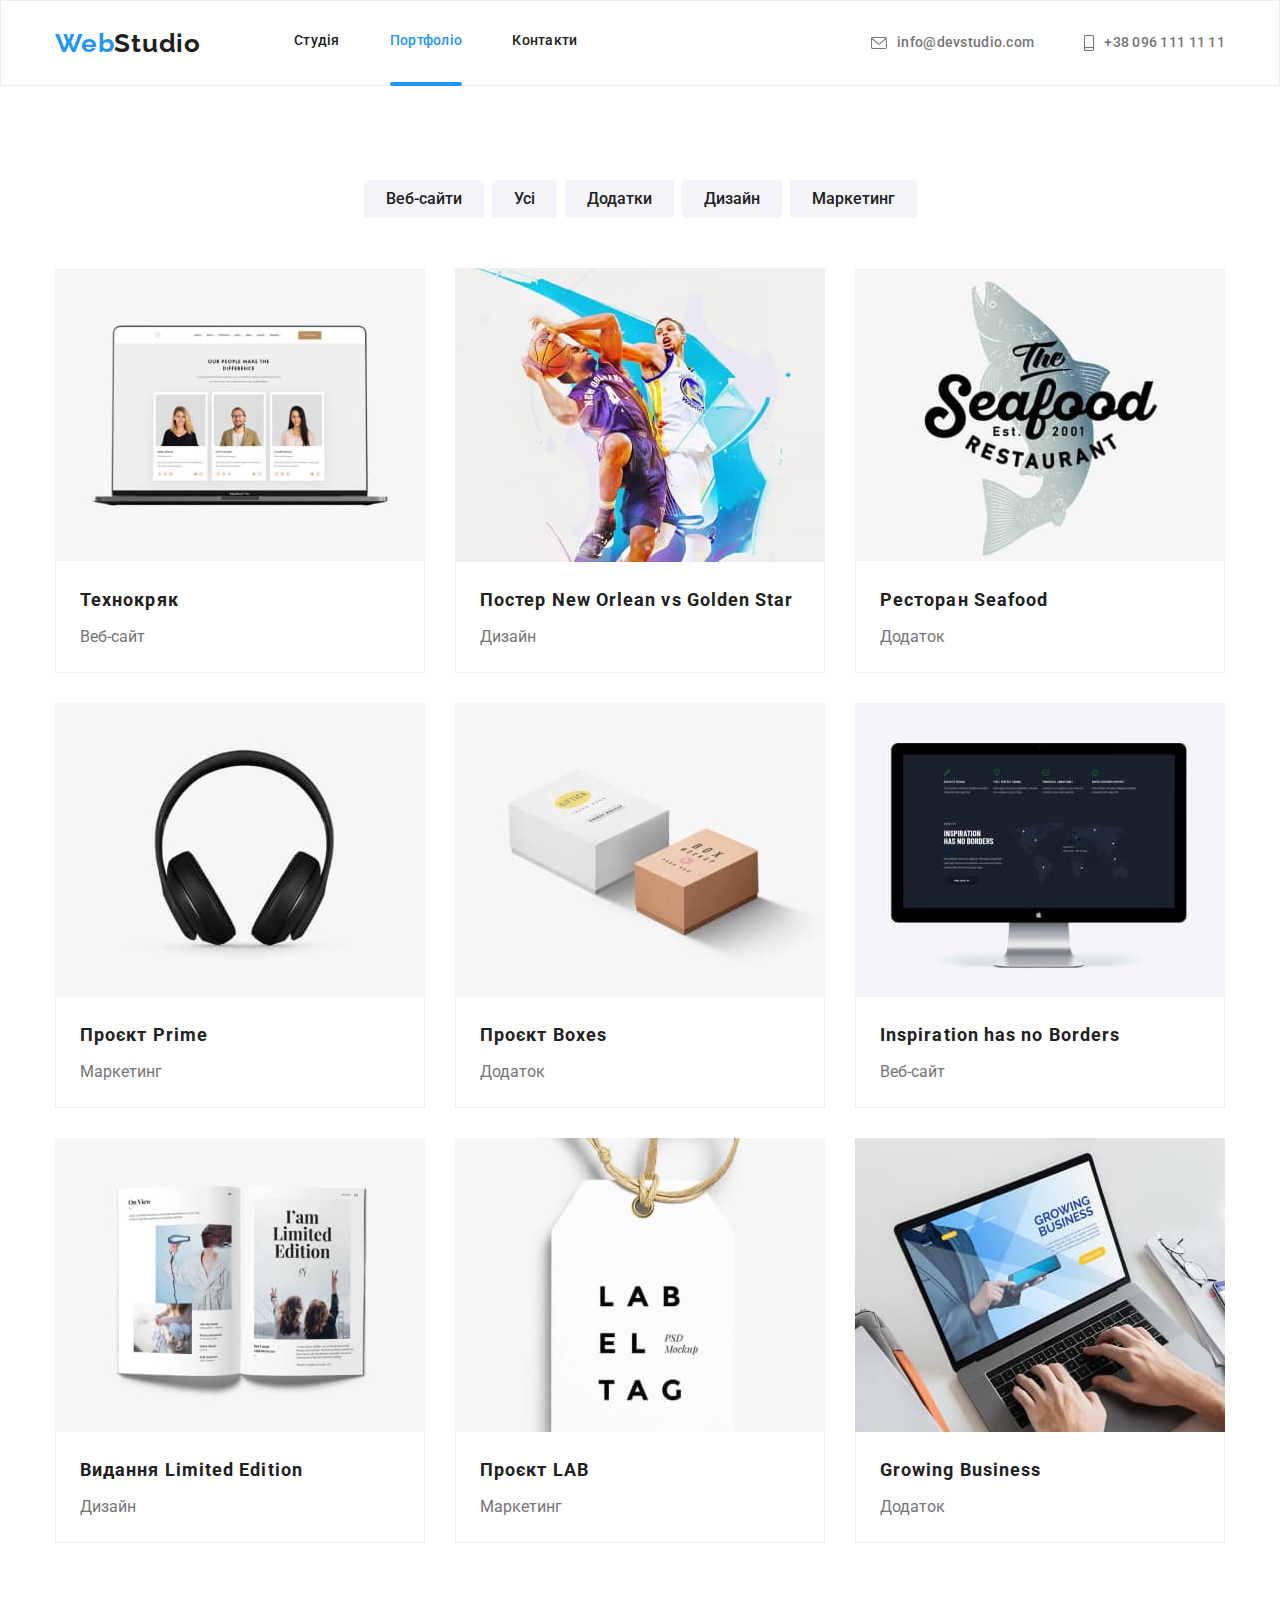
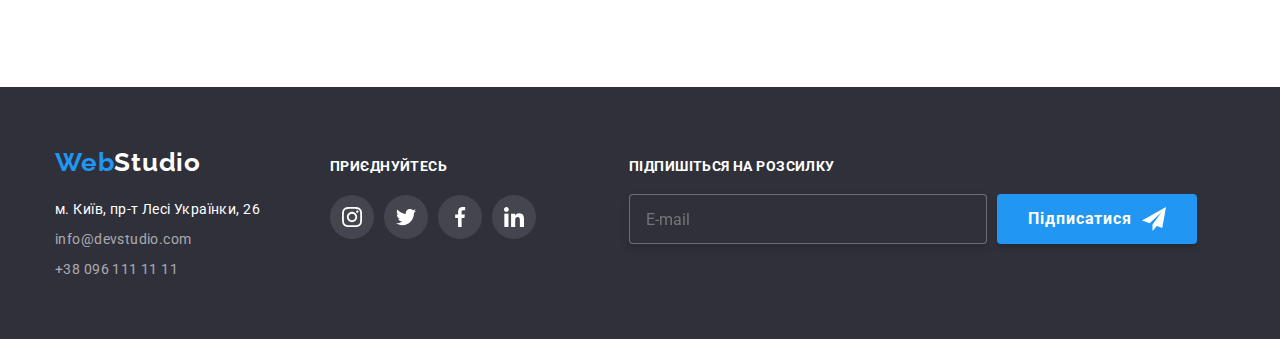
==== portfolio.html @ 8b27b6b5 "clone rep" ====
<!DOCTYPE html>
<html lang="uk">
  <head>
    <meta charset="UTF-8" />
    <meta http-equiv="X-UA-Compatible" content="IE=edge" />
    <meta name="viewport" content="width=device-width, initial-scale=1.0" />
    <link
      rel="stylesheet"
      href="https://cdnjs.cloudflare.com/ajax/libs/modern-normalize/1.0.0/modern-normalize.min.css"
    />
    <link rel="preconnect" href="https://fonts.googleapis.com" />
    <link rel="preconnect" href="https://fonts.gstatic.com" crossorigin />
    <link
      href="https://fonts.googleapis.com/css2?family=Raleway:wght@700&family=Roboto:wght@400;500;700;900&display=swap"
      rel="stylesheet"
    />
    <link rel="stylesheet" href="./css/main.min.css" />
    <title>Портфоліо</title>
  </head>

  <body>
    <header class="page-header">
      <div class="conteiner page-header__conteiner">
        <nav class="logo-nav">
          <a href="./index.html" lang="en" class="logo"
            ><span class="logo__logo--first-words">Web</span>Studio</a
          >

          <ul class="site-nav">
            <li>
              <a href="./index.html" class="site-nav__link">Студія</a>
            </li>
            <li>
              <a href="./portfolio.html" class="site-nav__link site-nav__link--current"
                >Портфоліо</a
              >
            </li>
            <li><a href="" class="site-nav__link">Контакти</a></li>
          </ul>
        </nav>

        <ul class="auth-nav">
          <li>
            <a href="mailto:info@devstudio.com" class="auth-nav__link auth-nav__link--envelope">
              <svg class="mail-icon" height="12" width="16">
                <use href="./images/symbol-defs.svg#icon-envelope"></use>
              </svg>
              info@devstudio.com</a
            >
          </li>
          <li>
            <a href="tel:+380961111111" class="auth-nav__link auth-nav__link--smartphone">
              <svg class="smartphone-icon" height="16" width="10">
                <use href="./images/symbol-defs.svg#icon-smartphone"></use>
              </svg>
              +38 096 111 11 11</a
            >
          </li>
        </ul>
      </div>
    </header>

    <main>
      <section class="section">
        <div class="conteiner page-list__conteiner">
          <h1 class="section-title-hidden">Портфоліо</h1>
          <ul class="page-list">
            <li><button type="button" class="page-list__button">Веб-сайти</button></li>
            <li><button type="button" class="page-list__button">Усі</button></li>
            <li><button type="button" class="page-list__button">Додатки</button></li>
            <li><button type="button" class="page-list__button">Дизайн</button></li>
            <li><button type="button" class="page-list__button">Маркетинг</button></li>
          </ul>

          <ul class="technology">
            <li class="technology__box">
              <a href="#" class="technology__link">
                <div class="technology__overplay-box">
                  <img
                    src="./images/tehno.jpg"
                    alt="Веб сайт у ноутбуці"
                    width="370"
                    height="294"
                    class="technology__img"
                  />
                  <p class="technology__overplay">
                    Ресурс пропонує комплексні пропозиції з різним рівнем функціоналу та сервісів.
                    Все це дозволить відвідувачу отримати вичерпні відомості про компанію чи
                    приватну особу.
                  </p>
                </div>
                <div class="technology__description">
                  <h2 class="technology__section-title">Технокряк</h2>
                  <p class="technology__prg">Веб-сайт</p>
                </div>
              </a>
            </li>

            <li class="technology__box">
              <a href="#" class="technology__link">
                <div class="technology__overplay-box">
                  <img
                    src="./images/neworlean.jpg"
                    alt="Баскетбол"
                    width="370"
                    height="294"
                    class="technology__img"
                  />
                  <p class="technology__overplay">
                    Ресурс пропонує комплексні пропозиції з різним рівнем функціоналу та сервісів.
                    Все це дозволить відвідувачу отримати вичерпні відомості про компанію чи
                    приватну особу.
                  </p>
                </div>
                <div class="technology__description">
                  <h2 class="technology__section-title">
                    Постер <span lang="en">New Orlean vs Golden Star</span>
                  </h2>
                  <p class="technology__prg">Дизайн</p>
                </div>
              </a>
            </li>

            <li class="technology__box">
              <a href="#" class="technology__link">
                <div class="technology__overplay-box">
                  <img
                    src="./images/seafood.jpg"
                    alt="Лого ресторану"
                    width="370"
                    height="294"
                    class="technology__img"
                  />
                  <p class="technology__overplay">
                    Ресурс пропонує комплексні пропозиції з різним рівнем функціоналу та сервісів.
                    Все це дозволить відвідувачу отримати вичерпні відомості про компанію чи
                    приватну особу.
                  </p>
                </div>

                <div class="technology__description">
                  <h2 class="technology__section-title">Ресторан <span lang="en">Seafood</span></h2>
                  <p class="technology__prg">Додаток</p>
                </div>
              </a>
            </li>

            <li class="technology__box">
              <a href="#" class="technology__link">
                <div class="technology__overplay-box">
                  <img
                    src="./images/prime.jpg"
                    alt="Бездротові навушники"
                    width="370"
                    height="294"
                    class="technology__img"
                  />
                  <p class="technology__overplay">
                    Ресурс пропонує комплексні пропозиції з різним рівнем функціоналу та сервісів.
                    Все це дозволить відвідувачу отримати вичерпні відомості про компанію чи
                    приватну особу.
                  </p>
                </div>

                <div class="technology__description">
                  <h2 class="technology__section-title">Проєкт <span lang="en">Prime</span></h2>
                  <p class="technology__prg">Маркетинг</p>
                </div>
              </a>
            </li>

            <li class="technology__box">
              <a href="#" class="technology__link">
                <div class="technology__overplay-box">
                  <img
                    src="./images/boxes.jpg"
                    alt="Коробки"
                    width="370"
                    height="294"
                    class="technology__img"
                  />
                  <p class="technology__overplay">
                    Ресурс пропонує комплексні пропозиції з різним рівнем функціоналу та сервісів.
                    Все це дозволить відвідувачу отримати вичерпні відомості про компанію чи
                    приватну особу.
                  </p>
                </div>

                <div class="technology__description">
                  <h2 class="technology__section-title">Проєкт <span lang="en">Boxes</span></h2>
                  <p class="technology__prg">Додаток</p>
                </div>
              </a>
            </li>

            <li class="technology__box">
              <a href="#" class="technology__link">
                <div class="technology__overplay-box">
                  <img
                    src="./images/borders.jpg"
                    alt="Моноблок"
                    width="370"
                    height="294"
                    class="technology__img"
                  />
                  <p class="technology__overplay">
                    Ресурс пропонує комплексні пропозиції з різним рівнем функціоналу та сервісів.
                    Все це дозволить відвідувачу отримати вичерпні відомості про компанію чи
                    приватну особу.
                  </p>
                </div>

                <div class="technology__description">
                  <h2 class="technology__section-title" lang="en">Inspiration has no Borders</h2>
                  <p class="technology__prg">Веб-сайт</p>
                </div>
              </a>
            </li>

            <li class="technology__box">
              <a href="#" class="technology__link">
                <div class="technology__overplay-box">
                  <img
                    src="./images/limited.jpg"
                    alt="Відкритий журнал"
                    width="370"
                    height="294"
                    class="technology__img"
                  />
                  <p class="technology__overplay">
                    Ресурс пропонує комплексні пропозиції з різним рівнем функціоналу та сервісів.
                    Все це дозволить відвідувачу отримати вичерпні відомості про компанію чи
                    приватну особу.
                  </p>
                </div>

                <div class="technology__description">
                  <h2 class="technology__section-title">
                    Видання <span lang="en">Limited Edition</span>
                  </h2>
                  <p class="technology__prg">Дизайн</p>
                </div>
              </a>
            </li>

            <li class="technology__box">
              <a href="#" class="technology__link">
                <div class="technology__overplay-box">
                  <img
                    src="./images/lab.jpg"
                    alt="Етикетка"
                    width="370"
                    height="294"
                    class="technology__img"
                  />
                  <p class="technology__overplay">
                    Ресурс пропонує комплексні пропозиції з різним рівнем функціоналу та сервісів.
                    Все це дозволить відвідувачу отримати вичерпні відомості про компанію чи
                    приватну особу.
                  </p>
                </div>

                <div class="technology__description">
                  <h2 class="technology__section-title">Проєкт LAB</h2>
                  <p class="technology__prg">Маркетинг</p>
                </div>
              </a>
            </li>

            <li class="technology__box">
              <a href="#" class="technology__link">
                <div class="technology__overplay-box">
                  <img
                    src="./images/business.jpg"
                    alt="Друк на ноутбуці"
                    width="370"
                    height="294"
                    class="technology__img"
                  />
                  <p class="technology__overplay">
                    Ресурс пропонує комплексні пропозиції з різним рівнем функціоналу та сервісів.
                    Все це дозволить відвідувачу отримати вичерпні відомості про компанію чи
                    приватну особу.
                  </p>
                </div>

                <div class="technology__description">
                  <h2 class="technology__section-title" lang="en">Growing Business</h2>
                  <p class="technology__prg">Додаток</p>
                </div>
              </a>
            </li>
          </ul>
        </div>
      </section>
    </main>

    <footer class="page-footer">
      <div class="conteiner page-footer__container">
        <div class="page-footer__contact">
          <div class="footer-logo-box">
            <a href="./index.html" lang="en" class="footer-logo-box__logo"
              ><span class="footer-logo-box__logo-first-words">Web</span>Studio</a
            >
          </div>

          <address class="footer-address">
            <ul>
              <li class="footer-address__item">
                <a
                  class="footer-address__link-place"
                  href="https://goo.gl/maps/CPtrU1FHBa2aNyZL9"
                  target="_blank"
                  rel="noopener noreferrer nofollow"
                  >м. Київ, пр-т Лесі Українки, 26</a
                >
              </li>
              <li class="footer-address__item">
                <a href="mailto:info@devstudio.com" class="footer-addres__link"
                  >info@devstudio.com</a
                >
              </li>
              <li class="footer-address__item">
                <a href="tel:+380961111111" class="footer-addres__link">+38 096 111 11 11</a>
              </li>
            </ul>
          </address>
        </div>

        <div class="footer-social-media">
          <p class="footer-social-media__prg">Приєднуйтесь</p>

          <ul class="footer-social-media__list">
            <li>
              <a href="#" class="footer-social-media__link">
                <svg class="footer-social-media__icon" height="20" width="20">
                  <use href="./images/symbol-defs.svg#icon-instagram"></use>
                </svg>
              </a>
            </li>
            <li>
              <a href="#" class="footer-social-media__link">
                <svg class="footer-social-media__icon" height="20" width="20">
                  <use href="./images/symbol-defs.svg#icon-twitter"></use>
                </svg>
              </a>
            </li>
            <li>
              <a href="#" class="footer-social-media__link">
                <svg class="footer-social-media__icon" height="20" width="20">
                  <use href="./images/symbol-defs.svg#icon-facebook"></use>
                </svg>
              </a>
            </li>
            <li>
              <a href="#" class="footer-social-media__link">
                <svg class="footer-social-media__icon" height="20" width="20">
                  <use href="./images/symbol-defs.svg#icon-linkedin"></use>
                </svg>
              </a>
            </li>
          </ul>
        </div>

        <div class="footer-form-box">
          <form class="footer-form">
            <label for="email" class="footer-form__label">Підпишіться на розсилку</label>
            <div class="footer-form__string-box">
              <input
                class="footer-form__email"
                type="email"
                name="email"
                id="email"
                placeholder="E-mail"
                autocomplete="off"
              />
              <button type="submit" class="footer-form__button">
                Підписатися
                <svg class="footer-form__icon-send" height="24" width="24">
                  <use href="./images/icons.svg#icon-icon-send"></use>
                </svg>
              </button>
            </div>
          </form>
        </div>
      </div>
    </footer>
  </body>
</html>
---- css/main.min.css ----
:root{--black: #212121;--p-color: #757575;--main-white: #ffffff;--blue: #2196f3;--color-a-ftr: rgba(255, 255, 255, 0.6);--bg-batton: #f5f4fa;--color-ftr: #2f303a;--main-bg: #f5f5f5;--not-main-bg: #f5f4fa;--active-btn: #188ce8;--border-header: #ececec;--border-technology-list: #eeeeee;--bg-icon-footer: rgba(255, 255, 255, 0.1);--icon-color: #afb1b8;--overplay-technology: rgba(33, 150, 243, 0.9);--bg-modal: rgba(0, 0, 0, 0.2)}body{background-color:var(--main-white);color:var(--black);font-family:Roboto,sans-serif}ul{list-style:none;padding:0;margin:0}a{text-decoration:none}h1,h2,h3,h4,h5,h6{margin-top:0;margin-bottom:10px}p{color:var(--p-color);margin-top:0;margin-bottom:0}input{outline:none}.conteiner{margin-left:auto;margin-right:auto;width:1200px;padding-left:15px;padding-right:15px}.section{padding-top:94px;padding-bottom:94px;text-align:center}.section-title-hidden{position:absolute;width:1px;height:1px;margin:-1px;border:0;padding:0;clip:rect(0 0 0 0);overflow:hidden}.page-header{background-color:var(--main-white);letter-spacing:.02em;font-weight:500;font-size:14px;line-height:1.14;border:1px solid var(--border-header)}.page-header__conteiner{margin-left:auto;margin-right:auto;width:1200px;padding-left:15px;padding-right:15px;display:-webkit-box;display:-ms-flexbox;display:flex;-webkit-box-align:center;-ms-flex-align:center;align-items:center}.logo-nav{display:-webkit-box;display:-ms-flexbox;display:flex;-webkit-box-align:center;-ms-flex-align:center;align-items:center}.logo{color:var(--black);font-family:Raleway,sans-serif;letter-spacing:.03em;font-weight:700;font-size:26px;line-height:1.19;text-decoration:none}.logo__logo--first-words{color:var(--blue)}.site-nav{display:-webkit-box;display:-ms-flexbox;display:flex;gap:50px;margin-left:93px}.site-nav__link{position:relative;display:block;color:var(--black);padding-top:32px;padding-bottom:32px;-webkit-transition-property:color;-o-transition-property:color;transition-property:color;-webkit-transition-duration:250ms;-o-transition-duration:250ms;transition-duration:250ms;-webkit-transition-timing-function:cubic-bezier(0.4, 0, 0.2, 1);-o-transition-timing-function:cubic-bezier(0.4, 0, 0.2, 1);transition-timing-function:cubic-bezier(0.4, 0, 0.2, 1)}.site-nav__link:hover,.site-nav__link:focus{color:var(--blue)}.site-nav__link--current{color:var(--blue)}.auth-nav{display:-webkit-box;display:-ms-flexbox;display:flex;margin-left:auto;gap:50px}.auth-nav__link{display:block;color:var(--p-color);padding-top:32px;padding-bottom:32px;-webkit-transition-property:color;-o-transition-property:color;transition-property:color;-webkit-transition-duration:250ms;-o-transition-duration:250ms;transition-duration:250ms;-webkit-transition-timing-function:cubic-bezier(0.4, 0, 0.2, 1);-o-transition-timing-function:cubic-bezier(0.4, 0, 0.2, 1);transition-timing-function:cubic-bezier(0.4, 0, 0.2, 1)}.auth-nav__link:hover,.auth-nav__link:focus{color:var(--blue)}.auth-nav__link--envelope{display:-webkit-box;display:-ms-flexbox;display:flex;-webkit-box-align:center;-ms-flex-align:center;align-items:center}.auth-nav__link--smartphone{display:-webkit-box;display:-ms-flexbox;display:flex;-webkit-box-align:center;-ms-flex-align:center;align-items:center}.mail-icon{margin-right:10px;fill:currentColor}.smartphone-icon{margin-right:10px;fill:currentColor}.site-nav__link--current{color:var(--blue)}.site-nav__link--current::after{display:block;position:relative;bottom:-33px;content:"";height:4px;width:100%;background-color:#2196f3;border-radius:2px}.hero{background-color:var(--color-ftr);text-align:center;max-width:1600px;height:600px;margin-left:auto;margin-right:auto;background-image:-webkit-gradient(linear, left top, right top, from(rgba(47, 48, 58, 0.4)), to(rgba(47, 48, 58, 0.4))),url(../images/hero-img.jpg);background-image:-o-linear-gradient(left, rgba(47, 48, 58, 0.4), rgba(47, 48, 58, 0.4)),url(../images/hero-img.jpg);background-image:linear-gradient(to right, rgba(47, 48, 58, 0.4), rgba(47, 48, 58, 0.4)),url(../images/hero-img.jpg);background-repeat:no-repeat;background-position:center;background-size:cover}.hero__section{padding-top:200px;padding-bottom:200px}.hero__title{color:#fff;letter-spacing:.06em;font-weight:900;font-size:44px;line-height:1.36;text-transform:uppercase;width:700px;margin:0 auto 30px}.hero__button{background-color:var(--blue);color:var(--main-white);cursor:pointer;border:inherit;letter-spacing:.06em;font-weight:700;font-size:16px;line-height:1.87;border-radius:4px;padding:10px 32px;-webkit-box-shadow:0px 4px 4px rgba(0,0,0,.15);box-shadow:0px 4px 4px rgba(0,0,0,.15);-webkit-transition-property:background-color;-o-transition-property:background-color;transition-property:background-color;-webkit-transition-duration:250ms;-o-transition-duration:250ms;transition-duration:250ms;-webkit-transition-timing-function:cubic-bezier(0.4, 0, 0.2, 1);-o-transition-timing-function:cubic-bezier(0.4, 0, 0.2, 1);transition-timing-function:cubic-bezier(0.4, 0, 0.2, 1)}.hero__button:hover,.hero__button:focus{background-color:var(--active-btn)}.section-title-hidden{position:absolute;width:1px;height:1px;margin:-1px;border:0;padding:0;clip:rect(0 0 0 0);overflow:hidden}.features{display:-webkit-box;display:-ms-flexbox;display:flex;text-align:left;list-style:none;gap:30px}.features__item{width:270px;display:block}.features__icon-conteiner{display:-webkit-box;display:-ms-flexbox;display:flex;-webkit-box-pack:center;-ms-flex-pack:center;justify-content:center;-webkit-box-align:center;-ms-flex-align:center;align-items:center;height:120px;width:270px;background:var(--bg-batton);border-radius:4px;margin-bottom:30px;padding:0}.features__title{color:var(--black);font-weight:700;font-size:14px;line-height:1.14;letter-spacing:.03em;text-transform:uppercase}.features__prg{color:var(--p-color);font-size:14px;line-height:1.71;letter-spacing:.03em}.section--no-padding{padding-top:0;padding-bottom:94px}.examples__title{color:var(--black);margin-top:0;margin-bottom:50px;font-weight:700;font-size:36px;line-height:1.16;letter-spacing:.03em;text-align:center}.examples__list{display:-webkit-box;display:-ms-flexbox;display:flex;gap:30px}.examples__item{position:relative}.examples__img{display:block}.examples__prg{font-weight:700;font-size:14px;line-height:1.1428571429;letter-spacing:.03em;text-align:center;text-transform:uppercase;color:var(--main-white);background-color:rgba(47,48,58,.8);padding-top:27px;padding-bottom:27px;position:absolute;bottom:0;width:100%}.section--team{background-color:var(--bg-batton)}.team__title{color:var(--black);margin-top:0;margin-bottom:50px;font-weight:700;font-size:36px;line-height:1.16;letter-spacing:.03em;text-align:center}.team__list{display:-webkit-box;display:-ms-flexbox;display:flex;gap:30px}.human{-webkit-box-shadow:0px 1px 3px rgba(0,0,0,.12),0px 1px 1px rgba(0,0,0,.14),0px 2px 1px rgba(0,0,0,.2);box-shadow:0px 1px 3px rgba(0,0,0,.12),0px 1px 1px rgba(0,0,0,.14),0px 2px 1px rgba(0,0,0,.2);border-radius:0px 0px 4px 4px}.human__img{display:block}.human__bgr{background-color:var(--main-white);border-radius:0px 0px 4px 4px;padding:30px}.human__title{font-weight:500;font-size:16px;line-height:1.18;letter-spacing:.03em;margin-bottom:10px}.human__prg{font-size:16px;line-height:1.18;letter-spacing:.03em;margin-bottom:16px}.human-social-networks{display:-webkit-box;display:-ms-flexbox;display:flex;gap:10px;padding:0;margin:0;-webkit-box-pack:center;-ms-flex-pack:center;justify-content:center;-webkit-box-align:center;-ms-flex-align:center;align-items:center}.human-social-networks__link{display:-webkit-box;display:-ms-flexbox;display:flex;-ms-flex-line-pack:center;align-content:center;-webkit-box-pack:center;-ms-flex-pack:center;justify-content:center;height:44px;width:44px;-webkit-box-align:center;-ms-flex-align:center;align-items:center;padding:0;color:var(--icon-color);border-radius:50%;-webkit-transition-property:background-color,color;-o-transition-property:background-color,color;transition-property:background-color,color;-webkit-transition-duration:250ms;-o-transition-duration:250ms;transition-duration:250ms;-webkit-transition-timing-function:cubic-bezier(0.4, 0, 0.2, 1);-o-transition-timing-function:cubic-bezier(0.4, 0, 0.2, 1);transition-timing-function:cubic-bezier(0.4, 0, 0.2, 1)}.human-social-networks__link:hover,.human-social-networks__link:focus{background-color:var(--blue);color:var(--main-white)}.human-social-networks__icon{fill:currentColor}.company__title{font-weight:700;font-size:36px;line-height:1.16;letter-spacing:.03em;margin-bottom:50px}.company__list{display:-webkit-box;display:-ms-flexbox;display:flex;-webkit-box-pack:center;-ms-flex-pack:center;justify-content:center;gap:30px}.company__item{display:-webkit-box;display:-ms-flexbox;display:flex;width:170px;height:92px}.company__link{display:-webkit-box;display:-ms-flexbox;display:flex;-webkit-box-pack:center;-ms-flex-pack:center;justify-content:center;-webkit-box-align:center;-ms-flex-align:center;align-items:center;width:100%;height:100%;border:1px solid var(--icon-color);border-radius:4px;color:var(--icon-color);-webkit-transition-property:border-color,color;-o-transition-property:border-color,color;transition-property:border-color,color;-webkit-transition-duration:250ms;-o-transition-duration:250ms;transition-duration:250ms;-webkit-transition-timing-function:cubic-bezier(0.4, 0, 0.2, 1);-o-transition-timing-function:cubic-bezier(0.4, 0, 0.2, 1);transition-timing-function:cubic-bezier(0.4, 0, 0.2, 1)}.company__link:hover,.company__link:focus{color:var(--blue);border-color:var(--blue)}.company__icon{fill:currentColor}.page-footer{background-color:var(--color-ftr);padding-top:60px;padding-bottom:60px}.page-footer__container{display:-webkit-box;display:-ms-flexbox;display:flex;-webkit-box-align:baseline;-ms-flex-align:baseline;align-items:baseline}.page-footer__contact{display:block}.footer-logo-box{margin-bottom:20px}.footer-logo-box__logo{color:var(--main-white);font-family:Raleway,sans-serif;letter-spacing:.03em;font-weight:700;font-size:26px;line-height:1.19;text-decoration:none}.footer-logo-box__logo-first-words{color:var(--blue)}.footer-address{font-size:14px;line-height:1.71;font-style:normal;text-decoration:none}.footer-address__item{display:block;height:21px}.footer-address__item+.footer-address__item{margin-top:9px}.footer-address__link-place{color:var(--main-white);letter-spacing:.03em;text-decoration:none;-webkit-transition-property:color;-o-transition-property:color;transition-property:color;-webkit-transition-duration:250ms;-o-transition-duration:250ms;transition-duration:250ms;-webkit-transition-timing-function:cubic-bezier(0.4, 0, 0.2, 1);-o-transition-timing-function:cubic-bezier(0.4, 0, 0.2, 1);transition-timing-function:cubic-bezier(0.4, 0, 0.2, 1)}.footer-address__link-place:hover,.footer-address__link-place:focus{color:var(--blue)}.footer-addres__link{color:var(--color-a-ftr);letter-spacing:.03em;-webkit-transition-property:color;-o-transition-property:color;transition-property:color;-webkit-transition-duration:250ms;-o-transition-duration:250ms;transition-duration:250ms;-webkit-transition-timing-function:cubic-bezier(0.4, 0, 0.2, 1);-o-transition-timing-function:cubic-bezier(0.4, 0, 0.2, 1);transition-timing-function:cubic-bezier(0.4, 0, 0.2, 1)}.footer-addres__link:hover,.footer-addres__link:focus{color:var(--blue)}.footer-social-media{display:block;margin-left:70px}.footer-social-media__prg{color:var(--main-white);font-weight:700;font-size:14px;line-height:1.14;letter-spacing:.03em;text-transform:uppercase;margin-bottom:20px}.footer-social-media__list{display:-webkit-box;display:-ms-flexbox;display:flex;gap:10px}.footer-social-media__link{display:-webkit-box;display:-ms-flexbox;display:flex;-webkit-box-pack:center;-ms-flex-pack:center;justify-content:center;-webkit-box-align:center;-ms-flex-align:center;align-items:center;gap:10px;height:44px;width:44px;border-radius:50%;background-color:var(--bg-icon-footer);-webkit-transition-property:background-color;-o-transition-property:background-color;transition-property:background-color;-webkit-transition-duration:250ms;-o-transition-duration:250ms;transition-duration:250ms;-webkit-transition-timing-function:cubic-bezier(0.4, 0, 0.2, 1);-o-transition-timing-function:cubic-bezier(0.4, 0, 0.2, 1);transition-timing-function:cubic-bezier(0.4, 0, 0.2, 1)}.footer-social-media__link:hover,.footer-social-media__link:focus{background-color:var(--blue)}.footer-social-media__icon{fill:var(--main-white)}.footer-form-box{display:block;margin-left:93px}.footer-form{display:block;gap:12px}.footer-form__label{font-weight:700;font-size:14px;line-height:1.1428571429;letter-spacing:.03em;text-transform:uppercase;color:var(--main-white);display:block;margin-bottom:20px}.footer-form__string-box{display:-webkit-box;display:-ms-flexbox;display:flex;gap:10px}.footer-form__email{width:358px;height:50px;color:var(--color-a-ftr);background-color:var(--color-ftr);border:1px solid rgba(255,255,255,.3);-webkit-filter:drop-shadow(0px 4px 4px rgba(0, 0, 0, 0.15));filter:drop-shadow(0px 4px 4px rgba(0, 0, 0, 0.15));border-radius:4px;padding:15px 16px;outline:none}.footer-form__button{color:var(--main-white);font-weight:700;font-size:16px;line-height:1.875;width:200px;height:50px;background-color:var(--blue);-webkit-box-shadow:0px 4px 4px rgba(0,0,0,.15);box-shadow:0px 4px 4px rgba(0,0,0,.15);border:inherit;border-radius:4px;display:-webkit-box;display:-ms-flexbox;display:flex;-webkit-box-align:center;-ms-flex-align:center;align-items:center;-webkit-box-pack:center;-ms-flex-pack:center;justify-content:center;letter-spacing:.06em;gap:10px;cursor:pointer;-webkit-transition-property:background-color;-o-transition-property:background-color;transition-property:background-color;-webkit-transition-duration:250ms;-o-transition-duration:250ms;transition-duration:250ms;-webkit-transition-timing-function:cubic-bezier(0.4, 0, 0.2, 1);-o-transition-timing-function:cubic-bezier(0.4, 0, 0.2, 1);transition-timing-function:cubic-bezier(0.4, 0, 0.2, 1)}.footer-form__button:hover,.footer-form__button:focus{background-color:var(--active-btn)}.footer-form__icon-send{fill:currentColor}.backdrop{position:fixed;top:0;left:0;width:100%;height:100%;background:var(--bg-modal);opacity:1;-webkit-transition:opacity 250ms cubic-bezier(0.4, 0, 0.2, 1),visibility 250ms cubic-bezier(0.4, 0, 0.2, 1);-o-transition:opacity 250ms cubic-bezier(0.4, 0, 0.2, 1),visibility 250ms cubic-bezier(0.4, 0, 0.2, 1);transition:opacity 250ms cubic-bezier(0.4, 0, 0.2, 1),visibility 250ms cubic-bezier(0.4, 0, 0.2, 1)}.backdrop.is-hidden{visibility:hidden;opacity:0;pointer-events:none}.modal{position:absolute;top:50%;left:50%;-webkit-transform:translate(-50%, -50%);-ms-transform:translate(-50%, -50%);transform:translate(-50%, -50%);width:528px;height:581px;padding:40px;background-color:var(--main-white);-webkit-box-shadow:0px 1px 3px rgba(0,0,0,.12),0px 1px 1px rgba(0,0,0,.14),0px 2px 1px rgba(0,0,0,.2);box-shadow:0px 1px 3px rgba(0,0,0,.12),0px 1px 1px rgba(0,0,0,.14),0px 2px 1px rgba(0,0,0,.2);border-radius:4px}.modal__exit-box{position:absolute;top:8px;right:8px;width:30px;height:30px;display:-webkit-box;display:-ms-flexbox;display:flex;-webkit-box-align:center;-ms-flex-align:center;align-items:center;-webkit-box-pack:center;-ms-flex-pack:center;justify-content:center;border:1px solid rgba(0,0,0,.1);border-radius:50%;background-color:var(--main-white);cursor:pointer;-webkit-transition:color 250ms cubic-bezier(0.4, 0, 0.2, 1);-o-transition:color 250ms cubic-bezier(0.4, 0, 0.2, 1);transition:color 250ms cubic-bezier(0.4, 0, 0.2, 1)}.modal__exit-box:hover,.modal__exit-box:focus{color:var(--blue)}.modal__exit-icon{fill:currentColor;-webkit-transition:fill 250ms cubic-bezier(0.4, 0, 0.2, 1);-o-transition:fill 250ms cubic-bezier(0.4, 0, 0.2, 1);transition:fill 250ms cubic-bezier(0.4, 0, 0.2, 1)}.modal__title{font-weight:700;font-size:20px;line-height:1.15;text-align:center;letter-spacing:.03em;color:var(--black);margin-bottom:12px}.modal__label{display:-webkit-box;display:-ms-flexbox;display:flex;-webkit-box-orient:vertical;-webkit-box-direction:normal;-ms-flex-direction:column;flex-direction:column;font-size:12px;line-height:1.1666666667;letter-spacing:.01em;margin-bottom:10px;color:var(--p-color)}.modal__input-box{position:relative;width:100%;margin-top:4px}.modal__input{height:40px;width:100%;border:1px solid rgba(33,33,33,.2);border-radius:4px;font-size:12px;line-height:1.1666666667;letter-spacing:.01em;padding:12px 42px;-webkit-transition:border-color 250ms cubic-bezier(0.4, 0, 0.2, 1);-o-transition:border-color 250ms cubic-bezier(0.4, 0, 0.2, 1);transition:border-color 250ms cubic-bezier(0.4, 0, 0.2, 1)}.modal__input:focus{border-color:var(--blue)}.modal__input-icon{position:absolute;left:12px;top:50%;-webkit-transform:translateY(-50%);-ms-transform:translateY(-50%);transform:translateY(-50%);-webkit-transition:fill 250ms cubic-bezier(0.4, 0, 0.2, 1);-o-transition:fill 250ms cubic-bezier(0.4, 0, 0.2, 1);transition:fill 250ms cubic-bezier(0.4, 0, 0.2, 1)}.modal__input:focus+.modal__input-icon{fill:var(--blue)}.modal__feedback{height:120px;padding:12px 16px;resize:none;outline:none;margin-top:4px;border:1px solid rgba(33,33,33,.2);border-radius:4px;font-size:12px;line-height:1.1666666667;letter-spacing:.01em;-webkit-transition:border-color 250ms cubic-bezier(0.4, 0, 0.2, 1);-o-transition:border-color 250ms cubic-bezier(0.4, 0, 0.2, 1);transition:border-color 250ms cubic-bezier(0.4, 0, 0.2, 1)}.modal__feedback:focus{border-color:var(--blue)}.modal__checkbox-label{display:block;margin-top:20px;font-size:14px;line-height:2;letter-spacing:.03em}.modal__checkbox-input-box{display:-webkit-box;display:-ms-flexbox;display:flex;-webkit-box-pack:center;-ms-flex-pack:center;justify-content:center;-webkit-box-align:center;-ms-flex-align:center;align-items:center}.modal__checkbox-input{position:absolute;appearance:none;-webkit-appearance:none;-moz-appearance:none}.modal__checkbox-icon{margin-right:7px;display:inline-block;border:2px solid var(--black);border-radius:2px;-webkit-transition:background-color 250ms cubic-bezier(0.4, 0, 0.2, 1),border 250ms cubic-bezier(0.4, 0, 0.2, 1);-o-transition:background-color 250ms cubic-bezier(0.4, 0, 0.2, 1),border 250ms cubic-bezier(0.4, 0, 0.2, 1);transition:background-color 250ms cubic-bezier(0.4, 0, 0.2, 1),border 250ms cubic-bezier(0.4, 0, 0.2, 1)}.modal__checkbox-input:checked+.modal__checkbox-icon{border:none;background-color:var(--blue)}.modal__checkbox-link{color:var(--blue);font-size:14px;line-height:2;letter-spacing:.03em;margin-left:4px}.modal__submit-button-modal{color:var(--main-white);font-weight:700;font-size:16px;line-height:1.875;width:200px;height:50px;background-color:var(--blue);-webkit-box-shadow:0px 4px 4px rgba(0,0,0,.15);box-shadow:0px 4px 4px rgba(0,0,0,.15);border:inherit;border-radius:4px;display:-webkit-box;display:-ms-flexbox;display:flex;-webkit-box-align:center;-ms-flex-align:center;align-items:center;-webkit-box-pack:center;-ms-flex-pack:center;justify-content:center;letter-spacing:.06em;gap:10px;margin-top:30px;margin-left:auto;margin-right:auto;cursor:pointer;-webkit-transition:background-color 250ms cubic-bezier(0.4, 0, 0.2, 1);-o-transition:background-color 250ms cubic-bezier(0.4, 0, 0.2, 1);transition:background-color 250ms cubic-bezier(0.4, 0, 0.2, 1)}.modal__submit-button-modal:hover,.modal__submit-button-modal:focus{background-color:var(--active-btn)}.page-list__conteiner{padding-bottom:50px}.page-list{display:-webkit-box;display:-ms-flexbox;display:flex;-webkit-box-pack:center;-ms-flex-pack:center;justify-content:center;margin-bottom:50px;gap:8px}.page-list__button{color:var(--black);background-color:var(--bg-batton);font-weight:500;font-size:16px;line-height:1.62;font-family:inherit;border:inherit;border-radius:4px;padding:6px 22px;-webkit-box-shadow:none;box-shadow:none;-webkit-transition-property:background-color,color,-webkit-box-shadow;transition-property:background-color,color,-webkit-box-shadow;-o-transition-property:background-color,color,box-shadow;transition-property:background-color,color,box-shadow;transition-property:background-color,color,box-shadow,-webkit-box-shadow;-webkit-transition-duration:250ms;-o-transition-duration:250ms;transition-duration:250ms;-webkit-transition-timing-function:cubic-bezier(0.4, 0, 0.2, 1);-o-transition-timing-function:cubic-bezier(0.4, 0, 0.2, 1);transition-timing-function:cubic-bezier(0.4, 0, 0.2, 1)}.page-list__button:hover,.page-list__button:focus{background-color:var(--blue);color:var(--main-white);-webkit-box-shadow:0px 3px 1px rgba(0,0,0,.1),0px 1px 2px rgba(0,0,0,.08),0px 2px 2px rgba(0,0,0,.12);box-shadow:0px 3px 1px rgba(0,0,0,.1),0px 1px 2px rgba(0,0,0,.08),0px 2px 2px rgba(0,0,0,.12)}.technology{display:-webkit-box;display:-ms-flexbox;display:flex;-ms-flex-wrap:wrap;flex-wrap:wrap;text-align:left;gap:30px}.technology__box{width:370px}.technology__link{display:block;text-decoration:none;-webkit-transition-property:-webkit-box-shadow;transition-property:-webkit-box-shadow;-o-transition-property:box-shadow;transition-property:box-shadow;transition-property:box-shadow, -webkit-box-shadow;-webkit-transition-duration:250ms;-o-transition-duration:250ms;transition-duration:250ms;-webkit-transition-timing-function:cubic-bezier(0.4, 0, 0.2, 1);-o-transition-timing-function:cubic-bezier(0.4, 0, 0.2, 1);transition-timing-function:cubic-bezier(0.4, 0, 0.2, 1)}.technology__link:hover,.technology__link:focus{-webkit-box-shadow:0px 1px 1px rgba(0,0,0,.12),0px 4px 4px rgba(0,0,0,.06),1px 4px 6px rgba(0,0,0,.16);box-shadow:0px 1px 1px rgba(0,0,0,.12),0px 4px 4px rgba(0,0,0,.06),1px 4px 6px rgba(0,0,0,.16)}.technology__overplay-box{position:relative;overflow:hidden}.technology__img{display:block}.technology__overplay{font-weight:400;font-size:18px;line-height:28px;letter-spacing:.03em;color:var(--main-white);padding:63px 24px;position:absolute;top:1px;left:0;width:100%;height:100%;background-color:var(--overplay-technology);-webkit-transform:translatey(100%);-ms-transform:translatey(100%);transform:translatey(100%);-webkit-transition:-webkit-transform 250ms cubic-bezier(0.4, 0, 0.2, 1);transition:-webkit-transform 250ms cubic-bezier(0.4, 0, 0.2, 1);-o-transition:transform 250ms cubic-bezier(0.4, 0, 0.2, 1);transition:transform 250ms cubic-bezier(0.4, 0, 0.2, 1);transition:transform 250ms cubic-bezier(0.4, 0, 0.2, 1), -webkit-transform 250ms cubic-bezier(0.4, 0, 0.2, 1)}.technology__link:hover .technology__overplay,.technology__link:focus .technology__overplay{-webkit-transform:translatex(0);-ms-transform:translatex(0);transform:translatex(0)}.technology__description{border:1px solid #eee;border-top:hidden;padding-left:24px;padding-right:24px}.technology__section-title{color:var(--black);margin-top:0;margin-bottom:50px;font-weight:700;font-size:18px;line-height:2;letter-spacing:.06em;padding-top:20px;padding-bottom:4px;margin:0}.technology__prg{font-weight:400;font-size:16px;line-height:1.88;padding-bottom:20px}/*# sourceMappingURL=main.min.css.map */
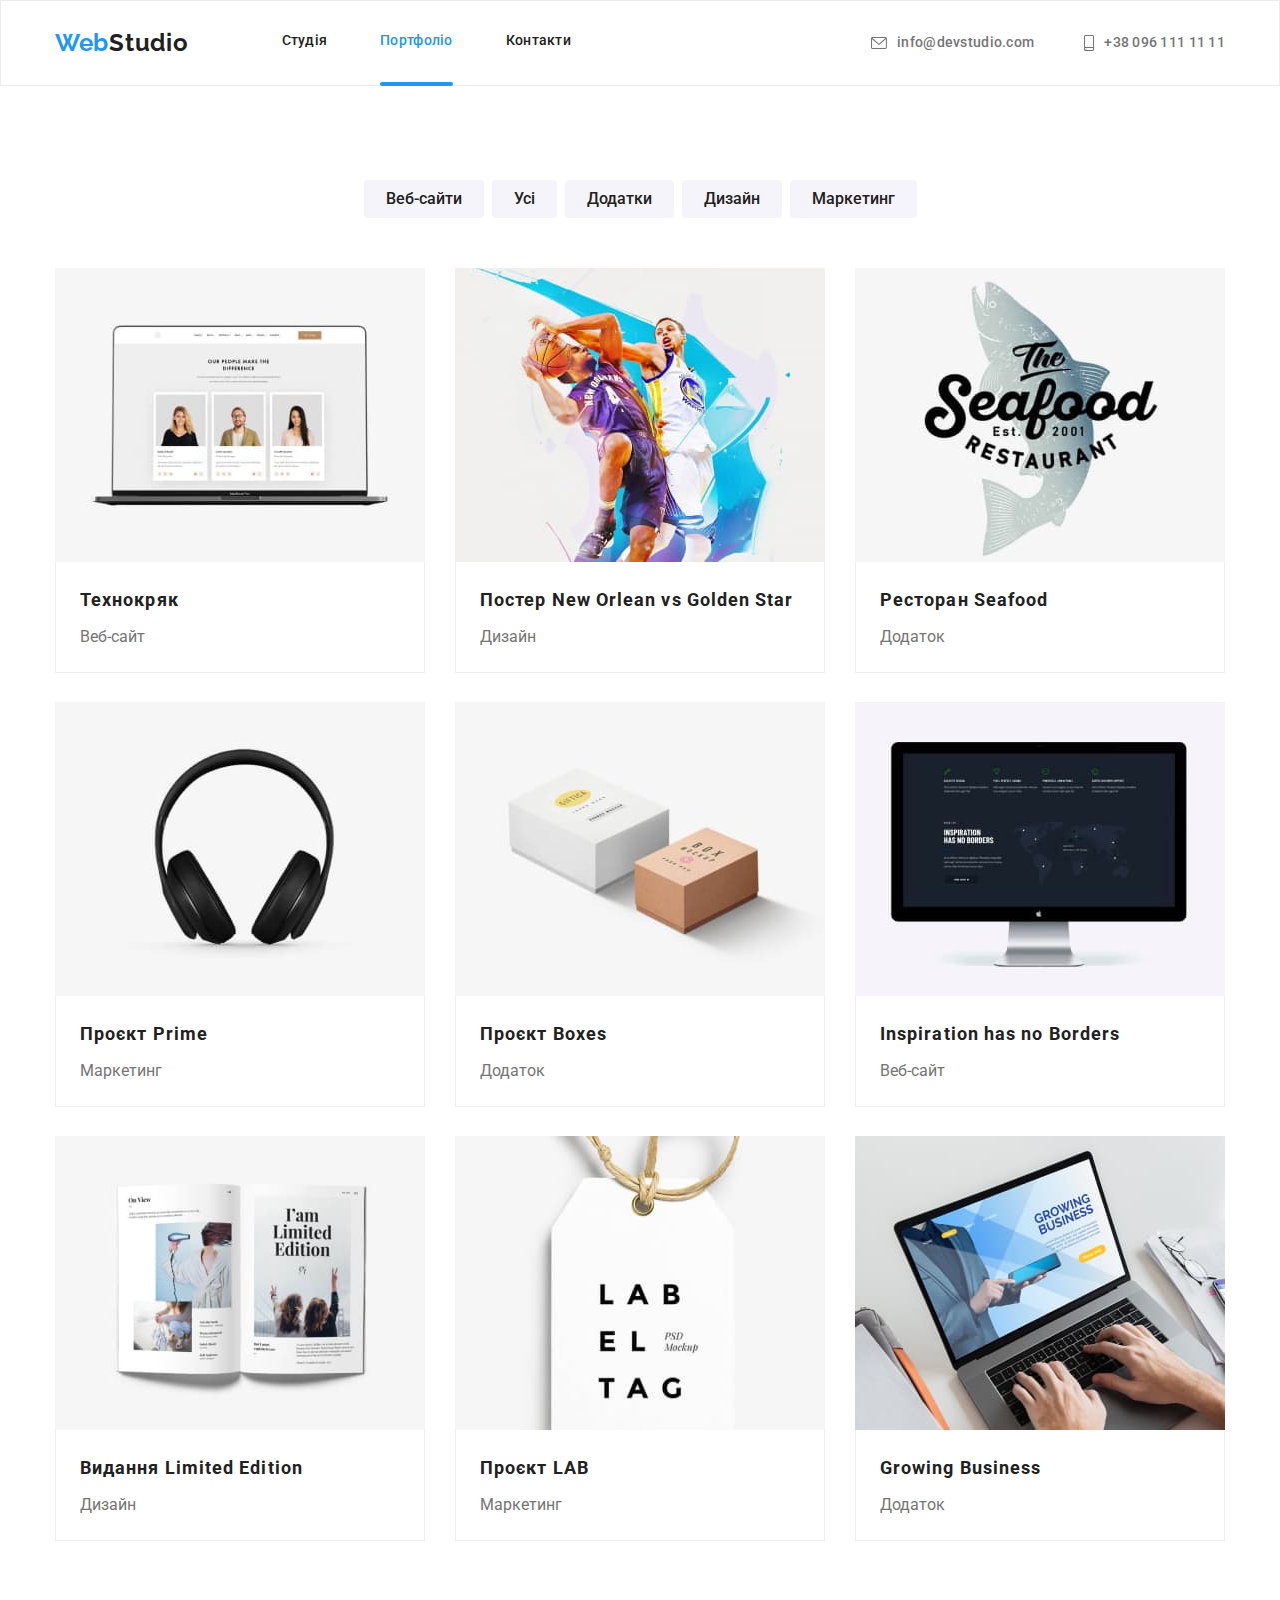
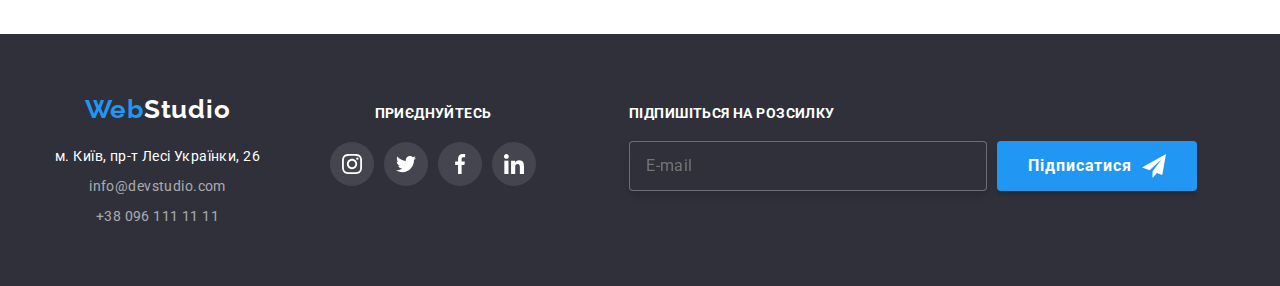
==== commit 2946dda0: "complited" ====
--- a/portfolio.html
+++ b/portfolio.html
@@ -4,6 +4,7 @@
     <meta charset="UTF-8" />
     <meta http-equiv="X-UA-Compatible" content="IE=edge" />
     <meta name="viewport" content="width=device-width, initial-scale=1.0" />
+    <title>Портфоліо</title>
     <link
       rel="stylesheet"
       href="https://cdnjs.cloudflare.com/ajax/libs/modern-normalize/1.0.0/modern-normalize.min.css"
@@ -15,16 +16,81 @@
       rel="stylesheet"
     />
     <link rel="stylesheet" href="./css/main.min.css" />
-    <title>Портфоліо</title>
   </head>
 
   <body>
     <header class="page-header">
       <div class="conteiner page-header__conteiner">
         <nav class="logo-nav">
-          <a href="./index.html" lang="en" class="logo"
-            ><span class="logo__logo--first-words">Web</span>Studio</a
-          >
+          <div class="logo-nav__mobile">
+            <a href="./index.html" lang="en" class="logo"
+              ><span class="logo__logo--first-words">Web</span>Studio</a
+            >
+
+            <button
+              class="menu-toggle js-open-menu"
+              aria-expanded="false"
+              aria-controls="mobile-menu"
+            >
+              <svg
+                width="40"
+                height="40"
+                fill="currentColor"
+                viewBox="0 0 20 20"
+                xmlns="http://www.w3.org/2000/svg"
+              >
+                <use class="icon-menu" href="./images/symbol-defs.svg#icon-menu"></use>
+              </svg>
+            </button>
+          </div>
+
+          <div class="menu-container js-menu-container" id="mobile-menu">
+            <button class="menu-toggle js-close-menu">
+              <svg
+                fill="currentColor"
+                viewBox="0 0 20 20"
+                xmlns="http://www.w3.org/2000/svg"
+                width="40"
+                height="40"
+              >
+                <use class="icon-cross" href="./images/symbol-defs.svg#icon-close"></use>
+              </svg>
+            </button>
+
+            <ul class="mobile-menu">
+              <li><a href="./index.html" class="link">Студія</a></li>
+              <li><a href="./portfolio.html" class="link">Портфоліо</a></li>
+              <li><a href="" class="link">Контакти</a></li>
+            </ul>
+
+            <div class="mobile-container">
+              <ul class="mobile-contacts">
+                <li class="item">
+                  <a href="mailto:info@devstudio.com" class="mobile-contacts__mail">
+                    info@devstudio.com</a
+                  >
+                </li>
+                <li class="item">
+                  <a href="tel:+380961111111" class="mobile-contacts__tel"> +38 096 111 11 11</a>
+                </li>
+              </ul>
+
+              <ul class="mobile-social">
+                <li class="mobile-social__item">
+                  <a href="" class="mobile-social__link">Instagram</a>
+                </li>
+                <li class="mobile-social__item">
+                  <a href="" class="mobile-social__link">Twitter</a>
+                </li>
+                <li class="mobile-social__item">
+                  <a href="" class="mobile-social__link">Facebook</a>
+                </li>
+                <li class="mobile-social__item">
+                  <a href="" class="mobile-social__link">LinkedIn</a>
+                </li>
+              </ul>
+            </div>
+          </div>
 
           <ul class="site-nav">
             <li>
@@ -65,11 +131,21 @@
         <div class="conteiner page-list__conteiner">
           <h1 class="section-title-hidden">Портфоліо</h1>
           <ul class="page-list">
-            <li><button type="button" class="page-list__button">Веб-сайти</button></li>
-            <li><button type="button" class="page-list__button">Усі</button></li>
-            <li><button type="button" class="page-list__button">Додатки</button></li>
-            <li><button type="button" class="page-list__button">Дизайн</button></li>
-            <li><button type="button" class="page-list__button">Маркетинг</button></li>
+            <li class="page-list__item">
+              <button type="button" class="page-list__button">Веб-сайти</button>
+            </li>
+            <li class="page-list__item">
+              <button type="button" class="page-list__button">Усі</button>
+            </li>
+            <li class="page-list__item">
+              <button type="button" class="page-list__button">Додатки</button>
+            </li>
+            <li class="page-list__item">
+              <button type="button" class="page-list__button">Дизайн</button>
+            </li>
+            <li class="page-list__item">
+              <button type="button" class="page-list__button">Маркетинг</button>
+            </li>
           </ul>
 
           <ul class="technology">
@@ -77,10 +153,11 @@
               <a href="#" class="technology__link">
                 <div class="technology__overplay-box">
                   <img
-                    src="./images/tehno.jpg"
+                    srcset="./images/prtf-1.jpg 1x, ./images/prtf-1@2x.jpg 2x"
+                    src="./images/prtf-1.jpg"
                     alt="Веб сайт у ноутбуці"
-                    width="370"
-                    height="294"
+                    width="100%"
+                    height="100%"
                     class="technology__img"
                   />
                   <p class="technology__overplay">
@@ -100,10 +177,11 @@
               <a href="#" class="technology__link">
                 <div class="technology__overplay-box">
                   <img
-                    src="./images/neworlean.jpg"
+                    srcset="./images/prtf-2.jpg 1x, ./images/prtf-2@2x.jpg 2x"
+                    src="./images/prtf-2.jpg"
                     alt="Баскетбол"
-                    width="370"
-                    height="294"
+                    width="100%"
+                    height="100%"
                     class="technology__img"
                   />
                   <p class="technology__overplay">
@@ -125,10 +203,11 @@
               <a href="#" class="technology__link">
                 <div class="technology__overplay-box">
                   <img
-                    src="./images/seafood.jpg"
+                    srcset="./images/prtf-3.jpg 1x, ./images/prtf-3@2x.jpg 2x"
+                    src="./images/prtf-3.jpg"
                     alt="Лого ресторану"
-                    width="370"
-                    height="294"
+                    width="100%"
+                    height="100%"
                     class="technology__img"
                   />
                   <p class="technology__overplay">
@@ -149,10 +228,11 @@
               <a href="#" class="technology__link">
                 <div class="technology__overplay-box">
                   <img
-                    src="./images/prime.jpg"
+                    srcset="./images/prtf-4.jpg 1x, ./images/prtf-4@2x.jpg 2x"
+                    src="./images/prtf-4.jpg"
                     alt="Бездротові навушники"
-                    width="370"
-                    height="294"
+                    width="100%"
+                    height="100%"
                     class="technology__img"
                   />
                   <p class="technology__overplay">
@@ -173,10 +253,11 @@
               <a href="#" class="technology__link">
                 <div class="technology__overplay-box">
                   <img
-                    src="./images/boxes.jpg"
+                    srcset="./images/prtf-5.jpg 1x, ./images/prtf-5@2x.jpg 2x"
+                    src="./images/prtf-5.jpg"
                     alt="Коробки"
-                    width="370"
-                    height="294"
+                    width="100%"
+                    height="100%"
                     class="technology__img"
                   />
                   <p class="technology__overplay">
@@ -197,10 +278,11 @@
               <a href="#" class="technology__link">
                 <div class="technology__overplay-box">
                   <img
-                    src="./images/borders.jpg"
+                    srcset="./images/prtf-6.jpg 1x, ./images/prtf-6@2x.jpg 2x"
+                    src="./images/prtf-6.jpg"
                     alt="Моноблок"
-                    width="370"
-                    height="294"
+                    width="100%"
+                    height="100%"
                     class="technology__img"
                   />
                   <p class="technology__overplay">
@@ -221,10 +303,11 @@
               <a href="#" class="technology__link">
                 <div class="technology__overplay-box">
                   <img
-                    src="./images/limited.jpg"
+                    srcset="./images/prtf-7.jpg 1x, ./images/prtf-7@2x.jpg 2x"
+                    src="./images/prtf-7.jpg"
                     alt="Відкритий журнал"
-                    width="370"
-                    height="294"
+                    width="100%"
+                    height="100%"
                     class="technology__img"
                   />
                   <p class="technology__overplay">
@@ -247,10 +330,11 @@
               <a href="#" class="technology__link">
                 <div class="technology__overplay-box">
                   <img
-                    src="./images/lab.jpg"
+                    srcset="./images/prtf-8.jpg 1x, ./images/prtf-8@2x.jpg 2x"
+                    src="./images/prtf-8.jpg"
                     alt="Етикетка"
-                    width="370"
-                    height="294"
+                    width="100%"
+                    height="100%"
                     class="technology__img"
                   />
                   <p class="technology__overplay">
@@ -271,10 +355,11 @@
               <a href="#" class="technology__link">
                 <div class="technology__overplay-box">
                   <img
-                    src="./images/business.jpg"
+                    srcset="./images/prtf-9.jpg 1x, ./images/prtf-9@2x.jpg 2x"
+                    src="./images/prtf-9.jpg"
                     alt="Друк на ноутбуці"
-                    width="370"
-                    height="294"
+                    width="100%"
+                    height="100%"
                     class="technology__img"
                   />
                   <p class="technology__overplay">
@@ -297,69 +382,71 @@
 
     <footer class="page-footer">
       <div class="conteiner page-footer__container">
-        <div class="page-footer__contact">
-          <div class="footer-logo-box">
-            <a href="./index.html" lang="en" class="footer-logo-box__logo"
-              ><span class="footer-logo-box__logo-first-words">Web</span>Studio</a
-            >
+        <div class="page-footer__tablet-box">
+          <div class="page-footer__contact">
+            <div class="footer-logo-box">
+              <a href="./index.html" lang="en" class="footer-logo-box__logo"
+                ><span class="footer-logo-box__logo-first-words">Web</span>Studio</a
+              >
+            </div>
+
+            <address class="footer-address">
+              <ul>
+                <li class="footer-address__item">
+                  <a
+                    class="footer-address__link-place"
+                    href="https://goo.gl/maps/CPtrU1FHBa2aNyZL9"
+                    target="_blank"
+                    rel="noopener noreferrer nofollow"
+                    >м. Київ, пр-т Лесі Українки, 26</a
+                  >
+                </li>
+                <li class="footer-address__item">
+                  <a href="mailto:info@devstudio.com" class="footer-addres__link"
+                    >info@devstudio.com</a
+                  >
+                </li>
+                <li class="footer-address__item">
+                  <a href="tel:+380961111111" class="footer-addres__link">+38 096 111 11 11</a>
+                </li>
+              </ul>
+            </address>
           </div>
 
-          <address class="footer-address">
-            <ul>
-              <li class="footer-address__item">
-                <a
-                  class="footer-address__link-place"
-                  href="https://goo.gl/maps/CPtrU1FHBa2aNyZL9"
-                  target="_blank"
-                  rel="noopener noreferrer nofollow"
-                  >м. Київ, пр-т Лесі Українки, 26</a
-                >
+          <div class="footer-social-media">
+            <p class="footer-social-media__prg">Приєднуйтесь</p>
+
+            <ul class="footer-social-media__list">
+              <li>
+                <a href="#" class="footer-social-media__link">
+                  <svg class="footer-social-media__icon" height="20" width="20">
+                    <use href="./images/symbol-defs.svg#icon-instagram"></use>
+                  </svg>
+                </a>
               </li>
-              <li class="footer-address__item">
-                <a href="mailto:info@devstudio.com" class="footer-addres__link"
-                  >info@devstudio.com</a
-                >
+              <li>
+                <a href="#" class="footer-social-media__link">
+                  <svg class="footer-social-media__icon" height="20" width="20">
+                    <use href="./images/symbol-defs.svg#icon-twitter"></use>
+                  </svg>
+                </a>
               </li>
-              <li class="footer-address__item">
-                <a href="tel:+380961111111" class="footer-addres__link">+38 096 111 11 11</a>
+              <li>
+                <a href="#" class="footer-social-media__link">
+                  <svg class="footer-social-media__icon" height="20" width="20">
+                    <use href="./images/symbol-defs.svg#icon-facebook"></use>
+                  </svg>
+                </a>
+              </li>
+              <li>
+                <a href="#" class="footer-social-media__link">
+                  <svg class="footer-social-media__icon" height="20" width="20">
+                    <use href="./images/symbol-defs.svg#icon-linkedin"></use>
+                  </svg>
+                </a>
               </li>
             </ul>
-          </address>
-        </div>
-
-        <div class="footer-social-media">
-          <p class="footer-social-media__prg">Приєднуйтесь</p>
-
-          <ul class="footer-social-media__list">
-            <li>
-              <a href="#" class="footer-social-media__link">
-                <svg class="footer-social-media__icon" height="20" width="20">
-                  <use href="./images/symbol-defs.svg#icon-instagram"></use>
-                </svg>
-              </a>
-            </li>
-            <li>
-              <a href="#" class="footer-social-media__link">
-                <svg class="footer-social-media__icon" height="20" width="20">
-                  <use href="./images/symbol-defs.svg#icon-twitter"></use>
-                </svg>
-              </a>
-            </li>
-            <li>
-              <a href="#" class="footer-social-media__link">
-                <svg class="footer-social-media__icon" height="20" width="20">
-                  <use href="./images/symbol-defs.svg#icon-facebook"></use>
-                </svg>
-              </a>
-            </li>
-            <li>
-              <a href="#" class="footer-social-media__link">
-                <svg class="footer-social-media__icon" height="20" width="20">
-                  <use href="./images/symbol-defs.svg#icon-linkedin"></use>
-                </svg>
-              </a>
-            </li>
-          </ul>
+          </div>
         </div>
 
         <div class="footer-form-box">
@@ -385,5 +472,7 @@
         </div>
       </div>
     </footer>
+
+    <script src="./js/mobile-menu.js"></script>
   </body>
 </html>
--- a/css/main.min.css
+++ b/css/main.min.css
@@ -1 +1 @@
-:root{--black: #212121;--p-color: #757575;--main-white: #ffffff;--blue: #2196f3;--color-a-ftr: rgba(255, 255, 255, 0.6);--bg-batton: #f5f4fa;--color-ftr: #2f303a;--main-bg: #f5f5f5;--not-main-bg: #f5f4fa;--active-btn: #188ce8;--border-header: #ececec;--border-technology-list: #eeeeee;--bg-icon-footer: rgba(255, 255, 255, 0.1);--icon-color: #afb1b8;--overplay-technology: rgba(33, 150, 243, 0.9);--bg-modal: rgba(0, 0, 0, 0.2)}body{background-color:var(--main-white);color:var(--black);font-family:Roboto,sans-serif}ul{list-style:none;padding:0;margin:0}a{text-decoration:none}h1,h2,h3,h4,h5,h6{margin-top:0;margin-bottom:10px}p{color:var(--p-color);margin-top:0;margin-bottom:0}input{outline:none}.conteiner{margin-left:auto;margin-right:auto;width:1200px;padding-left:15px;padding-right:15px}.section{padding-top:94px;padding-bottom:94px;text-align:center}.section-title-hidden{position:absolute;width:1px;height:1px;margin:-1px;border:0;padding:0;clip:rect(0 0 0 0);overflow:hidden}.page-header{background-color:var(--main-white);letter-spacing:.02em;font-weight:500;font-size:14px;line-height:1.14;border:1px solid var(--border-header)}.page-header__conteiner{margin-left:auto;margin-right:auto;width:1200px;padding-left:15px;padding-right:15px;display:-webkit-box;display:-ms-flexbox;display:flex;-webkit-box-align:center;-ms-flex-align:center;align-items:center}.logo-nav{display:-webkit-box;display:-ms-flexbox;display:flex;-webkit-box-align:center;-ms-flex-align:center;align-items:center}.logo{color:var(--black);font-family:Raleway,sans-serif;letter-spacing:.03em;font-weight:700;font-size:26px;line-height:1.19;text-decoration:none}.logo__logo--first-words{color:var(--blue)}.site-nav{display:-webkit-box;display:-ms-flexbox;display:flex;gap:50px;margin-left:93px}.site-nav__link{position:relative;display:block;color:var(--black);padding-top:32px;padding-bottom:32px;-webkit-transition-property:color;-o-transition-property:color;transition-property:color;-webkit-transition-duration:250ms;-o-transition-duration:250ms;transition-duration:250ms;-webkit-transition-timing-function:cubic-bezier(0.4, 0, 0.2, 1);-o-transition-timing-function:cubic-bezier(0.4, 0, 0.2, 1);transition-timing-function:cubic-bezier(0.4, 0, 0.2, 1)}.site-nav__link:hover,.site-nav__link:focus{color:var(--blue)}.site-nav__link--current{color:var(--blue)}.auth-nav{display:-webkit-box;display:-ms-flexbox;display:flex;margin-left:auto;gap:50px}.auth-nav__link{display:block;color:var(--p-color);padding-top:32px;padding-bottom:32px;-webkit-transition-property:color;-o-transition-property:color;transition-property:color;-webkit-transition-duration:250ms;-o-transition-duration:250ms;transition-duration:250ms;-webkit-transition-timing-function:cubic-bezier(0.4, 0, 0.2, 1);-o-transition-timing-function:cubic-bezier(0.4, 0, 0.2, 1);transition-timing-function:cubic-bezier(0.4, 0, 0.2, 1)}.auth-nav__link:hover,.auth-nav__link:focus{color:var(--blue)}.auth-nav__link--envelope{display:-webkit-box;display:-ms-flexbox;display:flex;-webkit-box-align:center;-ms-flex-align:center;align-items:center}.auth-nav__link--smartphone{display:-webkit-box;display:-ms-flexbox;display:flex;-webkit-box-align:center;-ms-flex-align:center;align-items:center}.mail-icon{margin-right:10px;fill:currentColor}.smartphone-icon{margin-right:10px;fill:currentColor}.site-nav__link--current{color:var(--blue)}.site-nav__link--current::after{display:block;position:relative;bottom:-33px;content:"";height:4px;width:100%;background-color:#2196f3;border-radius:2px}.hero{background-color:var(--color-ftr);text-align:center;max-width:1600px;height:600px;margin-left:auto;margin-right:auto;background-image:-webkit-gradient(linear, left top, right top, from(rgba(47, 48, 58, 0.4)), to(rgba(47, 48, 58, 0.4))),url(../images/hero-img.jpg);background-image:-o-linear-gradient(left, rgba(47, 48, 58, 0.4), rgba(47, 48, 58, 0.4)),url(../images/hero-img.jpg);background-image:linear-gradient(to right, rgba(47, 48, 58, 0.4), rgba(47, 48, 58, 0.4)),url(../images/hero-img.jpg);background-repeat:no-repeat;background-position:center;background-size:cover}.hero__section{padding-top:200px;padding-bottom:200px}.hero__title{color:#fff;letter-spacing:.06em;font-weight:900;font-size:44px;line-height:1.36;text-transform:uppercase;width:700px;margin:0 auto 30px}.hero__button{background-color:var(--blue);color:var(--main-white);cursor:pointer;border:inherit;letter-spacing:.06em;font-weight:700;font-size:16px;line-height:1.87;border-radius:4px;padding:10px 32px;-webkit-box-shadow:0px 4px 4px rgba(0,0,0,.15);box-shadow:0px 4px 4px rgba(0,0,0,.15);-webkit-transition-property:background-color;-o-transition-property:background-color;transition-property:background-color;-webkit-transition-duration:250ms;-o-transition-duration:250ms;transition-duration:250ms;-webkit-transition-timing-function:cubic-bezier(0.4, 0, 0.2, 1);-o-transition-timing-function:cubic-bezier(0.4, 0, 0.2, 1);transition-timing-function:cubic-bezier(0.4, 0, 0.2, 1)}.hero__button:hover,.hero__button:focus{background-color:var(--active-btn)}.section-title-hidden{position:absolute;width:1px;height:1px;margin:-1px;border:0;padding:0;clip:rect(0 0 0 0);overflow:hidden}.features{display:-webkit-box;display:-ms-flexbox;display:flex;text-align:left;list-style:none;gap:30px}.features__item{width:270px;display:block}.features__icon-conteiner{display:-webkit-box;display:-ms-flexbox;display:flex;-webkit-box-pack:center;-ms-flex-pack:center;justify-content:center;-webkit-box-align:center;-ms-flex-align:center;align-items:center;height:120px;width:270px;background:var(--bg-batton);border-radius:4px;margin-bottom:30px;padding:0}.features__title{color:var(--black);font-weight:700;font-size:14px;line-height:1.14;letter-spacing:.03em;text-transform:uppercase}.features__prg{color:var(--p-color);font-size:14px;line-height:1.71;letter-spacing:.03em}.section--no-padding{padding-top:0;padding-bottom:94px}.examples__title{color:var(--black);margin-top:0;margin-bottom:50px;font-weight:700;font-size:36px;line-height:1.16;letter-spacing:.03em;text-align:center}.examples__list{display:-webkit-box;display:-ms-flexbox;display:flex;gap:30px}.examples__item{position:relative}.examples__img{display:block}.examples__prg{font-weight:700;font-size:14px;line-height:1.1428571429;letter-spacing:.03em;text-align:center;text-transform:uppercase;color:var(--main-white);background-color:rgba(47,48,58,.8);padding-top:27px;padding-bottom:27px;position:absolute;bottom:0;width:100%}.section--team{background-color:var(--bg-batton)}.team__title{color:var(--black);margin-top:0;margin-bottom:50px;font-weight:700;font-size:36px;line-height:1.16;letter-spacing:.03em;text-align:center}.team__list{display:-webkit-box;display:-ms-flexbox;display:flex;gap:30px}.human{-webkit-box-shadow:0px 1px 3px rgba(0,0,0,.12),0px 1px 1px rgba(0,0,0,.14),0px 2px 1px rgba(0,0,0,.2);box-shadow:0px 1px 3px rgba(0,0,0,.12),0px 1px 1px rgba(0,0,0,.14),0px 2px 1px rgba(0,0,0,.2);border-radius:0px 0px 4px 4px}.human__img{display:block}.human__bgr{background-color:var(--main-white);border-radius:0px 0px 4px 4px;padding:30px}.human__title{font-weight:500;font-size:16px;line-height:1.18;letter-spacing:.03em;margin-bottom:10px}.human__prg{font-size:16px;line-height:1.18;letter-spacing:.03em;margin-bottom:16px}.human-social-networks{display:-webkit-box;display:-ms-flexbox;display:flex;gap:10px;padding:0;margin:0;-webkit-box-pack:center;-ms-flex-pack:center;justify-content:center;-webkit-box-align:center;-ms-flex-align:center;align-items:center}.human-social-networks__link{display:-webkit-box;display:-ms-flexbox;display:flex;-ms-flex-line-pack:center;align-content:center;-webkit-box-pack:center;-ms-flex-pack:center;justify-content:center;height:44px;width:44px;-webkit-box-align:center;-ms-flex-align:center;align-items:center;padding:0;color:var(--icon-color);border-radius:50%;-webkit-transition-property:background-color,color;-o-transition-property:background-color,color;transition-property:background-color,color;-webkit-transition-duration:250ms;-o-transition-duration:250ms;transition-duration:250ms;-webkit-transition-timing-function:cubic-bezier(0.4, 0, 0.2, 1);-o-transition-timing-function:cubic-bezier(0.4, 0, 0.2, 1);transition-timing-function:cubic-bezier(0.4, 0, 0.2, 1)}.human-social-networks__link:hover,.human-social-networks__link:focus{background-color:var(--blue);color:var(--main-white)}.human-social-networks__icon{fill:currentColor}.company__title{font-weight:700;font-size:36px;line-height:1.16;letter-spacing:.03em;margin-bottom:50px}.company__list{display:-webkit-box;display:-ms-flexbox;display:flex;-webkit-box-pack:center;-ms-flex-pack:center;justify-content:center;gap:30px}.company__item{display:-webkit-box;display:-ms-flexbox;display:flex;width:170px;height:92px}.company__link{display:-webkit-box;display:-ms-flexbox;display:flex;-webkit-box-pack:center;-ms-flex-pack:center;justify-content:center;-webkit-box-align:center;-ms-flex-align:center;align-items:center;width:100%;height:100%;border:1px solid var(--icon-color);border-radius:4px;color:var(--icon-color);-webkit-transition-property:border-color,color;-o-transition-property:border-color,color;transition-property:border-color,color;-webkit-transition-duration:250ms;-o-transition-duration:250ms;transition-duration:250ms;-webkit-transition-timing-function:cubic-bezier(0.4, 0, 0.2, 1);-o-transition-timing-function:cubic-bezier(0.4, 0, 0.2, 1);transition-timing-function:cubic-bezier(0.4, 0, 0.2, 1)}.company__link:hover,.company__link:focus{color:var(--blue);border-color:var(--blue)}.company__icon{fill:currentColor}.page-footer{background-color:var(--color-ftr);padding-top:60px;padding-bottom:60px}.page-footer__container{display:-webkit-box;display:-ms-flexbox;display:flex;-webkit-box-align:baseline;-ms-flex-align:baseline;align-items:baseline}.page-footer__contact{display:block}.footer-logo-box{margin-bottom:20px}.footer-logo-box__logo{color:var(--main-white);font-family:Raleway,sans-serif;letter-spacing:.03em;font-weight:700;font-size:26px;line-height:1.19;text-decoration:none}.footer-logo-box__logo-first-words{color:var(--blue)}.footer-address{font-size:14px;line-height:1.71;font-style:normal;text-decoration:none}.footer-address__item{display:block;height:21px}.footer-address__item+.footer-address__item{margin-top:9px}.footer-address__link-place{color:var(--main-white);letter-spacing:.03em;text-decoration:none;-webkit-transition-property:color;-o-transition-property:color;transition-property:color;-webkit-transition-duration:250ms;-o-transition-duration:250ms;transition-duration:250ms;-webkit-transition-timing-function:cubic-bezier(0.4, 0, 0.2, 1);-o-transition-timing-function:cubic-bezier(0.4, 0, 0.2, 1);transition-timing-function:cubic-bezier(0.4, 0, 0.2, 1)}.footer-address__link-place:hover,.footer-address__link-place:focus{color:var(--blue)}.footer-addres__link{color:var(--color-a-ftr);letter-spacing:.03em;-webkit-transition-property:color;-o-transition-property:color;transition-property:color;-webkit-transition-duration:250ms;-o-transition-duration:250ms;transition-duration:250ms;-webkit-transition-timing-function:cubic-bezier(0.4, 0, 0.2, 1);-o-transition-timing-function:cubic-bezier(0.4, 0, 0.2, 1);transition-timing-function:cubic-bezier(0.4, 0, 0.2, 1)}.footer-addres__link:hover,.footer-addres__link:focus{color:var(--blue)}.footer-social-media{display:block;margin-left:70px}.footer-social-media__prg{color:var(--main-white);font-weight:700;font-size:14px;line-height:1.14;letter-spacing:.03em;text-transform:uppercase;margin-bottom:20px}.footer-social-media__list{display:-webkit-box;display:-ms-flexbox;display:flex;gap:10px}.footer-social-media__link{display:-webkit-box;display:-ms-flexbox;display:flex;-webkit-box-pack:center;-ms-flex-pack:center;justify-content:center;-webkit-box-align:center;-ms-flex-align:center;align-items:center;gap:10px;height:44px;width:44px;border-radius:50%;background-color:var(--bg-icon-footer);-webkit-transition-property:background-color;-o-transition-property:background-color;transition-property:background-color;-webkit-transition-duration:250ms;-o-transition-duration:250ms;transition-duration:250ms;-webkit-transition-timing-function:cubic-bezier(0.4, 0, 0.2, 1);-o-transition-timing-function:cubic-bezier(0.4, 0, 0.2, 1);transition-timing-function:cubic-bezier(0.4, 0, 0.2, 1)}.footer-social-media__link:hover,.footer-social-media__link:focus{background-color:var(--blue)}.footer-social-media__icon{fill:var(--main-white)}.footer-form-box{display:block;margin-left:93px}.footer-form{display:block;gap:12px}.footer-form__label{font-weight:700;font-size:14px;line-height:1.1428571429;letter-spacing:.03em;text-transform:uppercase;color:var(--main-white);display:block;margin-bottom:20px}.footer-form__string-box{display:-webkit-box;display:-ms-flexbox;display:flex;gap:10px}.footer-form__email{width:358px;height:50px;color:var(--color-a-ftr);background-color:var(--color-ftr);border:1px solid rgba(255,255,255,.3);-webkit-filter:drop-shadow(0px 4px 4px rgba(0, 0, 0, 0.15));filter:drop-shadow(0px 4px 4px rgba(0, 0, 0, 0.15));border-radius:4px;padding:15px 16px;outline:none}.footer-form__button{color:var(--main-white);font-weight:700;font-size:16px;line-height:1.875;width:200px;height:50px;background-color:var(--blue);-webkit-box-shadow:0px 4px 4px rgba(0,0,0,.15);box-shadow:0px 4px 4px rgba(0,0,0,.15);border:inherit;border-radius:4px;display:-webkit-box;display:-ms-flexbox;display:flex;-webkit-box-align:center;-ms-flex-align:center;align-items:center;-webkit-box-pack:center;-ms-flex-pack:center;justify-content:center;letter-spacing:.06em;gap:10px;cursor:pointer;-webkit-transition-property:background-color;-o-transition-property:background-color;transition-property:background-color;-webkit-transition-duration:250ms;-o-transition-duration:250ms;transition-duration:250ms;-webkit-transition-timing-function:cubic-bezier(0.4, 0, 0.2, 1);-o-transition-timing-function:cubic-bezier(0.4, 0, 0.2, 1);transition-timing-function:cubic-bezier(0.4, 0, 0.2, 1)}.footer-form__button:hover,.footer-form__button:focus{background-color:var(--active-btn)}.footer-form__icon-send{fill:currentColor}.backdrop{position:fixed;top:0;left:0;width:100%;height:100%;background:var(--bg-modal);opacity:1;-webkit-transition:opacity 250ms cubic-bezier(0.4, 0, 0.2, 1),visibility 250ms cubic-bezier(0.4, 0, 0.2, 1);-o-transition:opacity 250ms cubic-bezier(0.4, 0, 0.2, 1),visibility 250ms cubic-bezier(0.4, 0, 0.2, 1);transition:opacity 250ms cubic-bezier(0.4, 0, 0.2, 1),visibility 250ms cubic-bezier(0.4, 0, 0.2, 1)}.backdrop.is-hidden{visibility:hidden;opacity:0;pointer-events:none}.modal{position:absolute;top:50%;left:50%;-webkit-transform:translate(-50%, -50%);-ms-transform:translate(-50%, -50%);transform:translate(-50%, -50%);width:528px;height:581px;padding:40px;background-color:var(--main-white);-webkit-box-shadow:0px 1px 3px rgba(0,0,0,.12),0px 1px 1px rgba(0,0,0,.14),0px 2px 1px rgba(0,0,0,.2);box-shadow:0px 1px 3px rgba(0,0,0,.12),0px 1px 1px rgba(0,0,0,.14),0px 2px 1px rgba(0,0,0,.2);border-radius:4px}.modal__exit-box{position:absolute;top:8px;right:8px;width:30px;height:30px;display:-webkit-box;display:-ms-flexbox;display:flex;-webkit-box-align:center;-ms-flex-align:center;align-items:center;-webkit-box-pack:center;-ms-flex-pack:center;justify-content:center;border:1px solid rgba(0,0,0,.1);border-radius:50%;background-color:var(--main-white);cursor:pointer;-webkit-transition:color 250ms cubic-bezier(0.4, 0, 0.2, 1);-o-transition:color 250ms cubic-bezier(0.4, 0, 0.2, 1);transition:color 250ms cubic-bezier(0.4, 0, 0.2, 1)}.modal__exit-box:hover,.modal__exit-box:focus{color:var(--blue)}.modal__exit-icon{fill:currentColor;-webkit-transition:fill 250ms cubic-bezier(0.4, 0, 0.2, 1);-o-transition:fill 250ms cubic-bezier(0.4, 0, 0.2, 1);transition:fill 250ms cubic-bezier(0.4, 0, 0.2, 1)}.modal__title{font-weight:700;font-size:20px;line-height:1.15;text-align:center;letter-spacing:.03em;color:var(--black);margin-bottom:12px}.modal__label{display:-webkit-box;display:-ms-flexbox;display:flex;-webkit-box-orient:vertical;-webkit-box-direction:normal;-ms-flex-direction:column;flex-direction:column;font-size:12px;line-height:1.1666666667;letter-spacing:.01em;margin-bottom:10px;color:var(--p-color)}.modal__input-box{position:relative;width:100%;margin-top:4px}.modal__input{height:40px;width:100%;border:1px solid rgba(33,33,33,.2);border-radius:4px;font-size:12px;line-height:1.1666666667;letter-spacing:.01em;padding:12px 42px;-webkit-transition:border-color 250ms cubic-bezier(0.4, 0, 0.2, 1);-o-transition:border-color 250ms cubic-bezier(0.4, 0, 0.2, 1);transition:border-color 250ms cubic-bezier(0.4, 0, 0.2, 1)}.modal__input:focus{border-color:var(--blue)}.modal__input-icon{position:absolute;left:12px;top:50%;-webkit-transform:translateY(-50%);-ms-transform:translateY(-50%);transform:translateY(-50%);-webkit-transition:fill 250ms cubic-bezier(0.4, 0, 0.2, 1);-o-transition:fill 250ms cubic-bezier(0.4, 0, 0.2, 1);transition:fill 250ms cubic-bezier(0.4, 0, 0.2, 1)}.modal__input:focus+.modal__input-icon{fill:var(--blue)}.modal__feedback{height:120px;padding:12px 16px;resize:none;outline:none;margin-top:4px;border:1px solid rgba(33,33,33,.2);border-radius:4px;font-size:12px;line-height:1.1666666667;letter-spacing:.01em;-webkit-transition:border-color 250ms cubic-bezier(0.4, 0, 0.2, 1);-o-transition:border-color 250ms cubic-bezier(0.4, 0, 0.2, 1);transition:border-color 250ms cubic-bezier(0.4, 0, 0.2, 1)}.modal__feedback:focus{border-color:var(--blue)}.modal__checkbox-label{display:block;margin-top:20px;font-size:14px;line-height:2;letter-spacing:.03em}.modal__checkbox-input-box{display:-webkit-box;display:-ms-flexbox;display:flex;-webkit-box-pack:center;-ms-flex-pack:center;justify-content:center;-webkit-box-align:center;-ms-flex-align:center;align-items:center}.modal__checkbox-input{position:absolute;appearance:none;-webkit-appearance:none;-moz-appearance:none}.modal__checkbox-icon{margin-right:7px;display:inline-block;border:2px solid var(--black);border-radius:2px;-webkit-transition:background-color 250ms cubic-bezier(0.4, 0, 0.2, 1),border 250ms cubic-bezier(0.4, 0, 0.2, 1);-o-transition:background-color 250ms cubic-bezier(0.4, 0, 0.2, 1),border 250ms cubic-bezier(0.4, 0, 0.2, 1);transition:background-color 250ms cubic-bezier(0.4, 0, 0.2, 1),border 250ms cubic-bezier(0.4, 0, 0.2, 1)}.modal__checkbox-input:checked+.modal__checkbox-icon{border:none;background-color:var(--blue)}.modal__checkbox-link{color:var(--blue);font-size:14px;line-height:2;letter-spacing:.03em;margin-left:4px}.modal__submit-button-modal{color:var(--main-white);font-weight:700;font-size:16px;line-height:1.875;width:200px;height:50px;background-color:var(--blue);-webkit-box-shadow:0px 4px 4px rgba(0,0,0,.15);box-shadow:0px 4px 4px rgba(0,0,0,.15);border:inherit;border-radius:4px;display:-webkit-box;display:-ms-flexbox;display:flex;-webkit-box-align:center;-ms-flex-align:center;align-items:center;-webkit-box-pack:center;-ms-flex-pack:center;justify-content:center;letter-spacing:.06em;gap:10px;margin-top:30px;margin-left:auto;margin-right:auto;cursor:pointer;-webkit-transition:background-color 250ms cubic-bezier(0.4, 0, 0.2, 1);-o-transition:background-color 250ms cubic-bezier(0.4, 0, 0.2, 1);transition:background-color 250ms cubic-bezier(0.4, 0, 0.2, 1)}.modal__submit-button-modal:hover,.modal__submit-button-modal:focus{background-color:var(--active-btn)}.page-list__conteiner{padding-bottom:50px}.page-list{display:-webkit-box;display:-ms-flexbox;display:flex;-webkit-box-pack:center;-ms-flex-pack:center;justify-content:center;margin-bottom:50px;gap:8px}.page-list__button{color:var(--black);background-color:var(--bg-batton);font-weight:500;font-size:16px;line-height:1.62;font-family:inherit;border:inherit;border-radius:4px;padding:6px 22px;-webkit-box-shadow:none;box-shadow:none;-webkit-transition-property:background-color,color,-webkit-box-shadow;transition-property:background-color,color,-webkit-box-shadow;-o-transition-property:background-color,color,box-shadow;transition-property:background-color,color,box-shadow;transition-property:background-color,color,box-shadow,-webkit-box-shadow;-webkit-transition-duration:250ms;-o-transition-duration:250ms;transition-duration:250ms;-webkit-transition-timing-function:cubic-bezier(0.4, 0, 0.2, 1);-o-transition-timing-function:cubic-bezier(0.4, 0, 0.2, 1);transition-timing-function:cubic-bezier(0.4, 0, 0.2, 1)}.page-list__button:hover,.page-list__button:focus{background-color:var(--blue);color:var(--main-white);-webkit-box-shadow:0px 3px 1px rgba(0,0,0,.1),0px 1px 2px rgba(0,0,0,.08),0px 2px 2px rgba(0,0,0,.12);box-shadow:0px 3px 1px rgba(0,0,0,.1),0px 1px 2px rgba(0,0,0,.08),0px 2px 2px rgba(0,0,0,.12)}.technology{display:-webkit-box;display:-ms-flexbox;display:flex;-ms-flex-wrap:wrap;flex-wrap:wrap;text-align:left;gap:30px}.technology__box{width:370px}.technology__link{display:block;text-decoration:none;-webkit-transition-property:-webkit-box-shadow;transition-property:-webkit-box-shadow;-o-transition-property:box-shadow;transition-property:box-shadow;transition-property:box-shadow, -webkit-box-shadow;-webkit-transition-duration:250ms;-o-transition-duration:250ms;transition-duration:250ms;-webkit-transition-timing-function:cubic-bezier(0.4, 0, 0.2, 1);-o-transition-timing-function:cubic-bezier(0.4, 0, 0.2, 1);transition-timing-function:cubic-bezier(0.4, 0, 0.2, 1)}.technology__link:hover,.technology__link:focus{-webkit-box-shadow:0px 1px 1px rgba(0,0,0,.12),0px 4px 4px rgba(0,0,0,.06),1px 4px 6px rgba(0,0,0,.16);box-shadow:0px 1px 1px rgba(0,0,0,.12),0px 4px 4px rgba(0,0,0,.06),1px 4px 6px rgba(0,0,0,.16)}.technology__overplay-box{position:relative;overflow:hidden}.technology__img{display:block}.technology__overplay{font-weight:400;font-size:18px;line-height:28px;letter-spacing:.03em;color:var(--main-white);padding:63px 24px;position:absolute;top:1px;left:0;width:100%;height:100%;background-color:var(--overplay-technology);-webkit-transform:translatey(100%);-ms-transform:translatey(100%);transform:translatey(100%);-webkit-transition:-webkit-transform 250ms cubic-bezier(0.4, 0, 0.2, 1);transition:-webkit-transform 250ms cubic-bezier(0.4, 0, 0.2, 1);-o-transition:transform 250ms cubic-bezier(0.4, 0, 0.2, 1);transition:transform 250ms cubic-bezier(0.4, 0, 0.2, 1);transition:transform 250ms cubic-bezier(0.4, 0, 0.2, 1), -webkit-transform 250ms cubic-bezier(0.4, 0, 0.2, 1)}.technology__link:hover .technology__overplay,.technology__link:focus .technology__overplay{-webkit-transform:translatex(0);-ms-transform:translatex(0);transform:translatex(0)}.technology__description{border:1px solid #eee;border-top:hidden;padding-left:24px;padding-right:24px}.technology__section-title{color:var(--black);margin-top:0;margin-bottom:50px;font-weight:700;font-size:18px;line-height:2;letter-spacing:.06em;padding-top:20px;padding-bottom:4px;margin:0}.technology__prg{font-weight:400;font-size:16px;line-height:1.88;padding-bottom:20px}/*# sourceMappingURL=main.min.css.map */+:root{--black: #212121;--p-color: #757575;--main-white: #ffffff;--blue: #2196f3;--color-a-ftr: rgba(255, 255, 255, 0.6);--bg-batton: #f5f4fa;--color-ftr: #2f303a;--main-bg: #f5f5f5;--not-main-bg: #f5f4fa;--active-btn: #188ce8;--border-header: #ececec;--border-technology-list: #eeeeee;--bg-icon-footer: rgba(255, 255, 255, 0.1);--icon-color: #afb1b8;--overplay-technology: rgba(33, 150, 243, 0.9);--bg-modal: rgba(0, 0, 0, 0.2)}body{background-color:var(--main-white);color:var(--black);font-family:Roboto,sans-serif}body.modal-open{overflow:hidden}ul{list-style:none;padding:0;margin:0}a{text-decoration:none}h1,h2,h3,h4,h5,h6{margin-top:0;margin-bottom:10px}p{color:var(--p-color);margin-top:0;margin-bottom:0}input{outline:none}.conteiner{margin-left:auto;margin-right:auto;padding-left:15px;padding-right:15px}@media screen and (min-width: 480px){.conteiner{width:480px}}@media screen and (min-width: 768px){.conteiner{width:768px}}@media screen and (min-width: 1200px){.conteiner{width:1200px}}.section{padding-top:60px;padding-bottom:60px;text-align:center}@media screen and (min-width: 1200px){.section{padding-top:94px;padding-bottom:94px}}.section-title-hidden{position:absolute;width:1px;height:1px;margin:-1px;border:0;padding:0;clip:rect(0 0 0 0);overflow:hidden}.page-header{position:relative;background-color:var(--main-white);letter-spacing:.02em;font-weight:500;font-size:14px;line-height:1.14;border:1px solid var(--border-header)}.page-header__conteiner{margin-left:auto;margin-right:auto;padding-left:15px;padding-right:15px}@media screen and (min-width: 480px){.page-header__conteiner{width:480px}}@media screen and (min-width: 768px){.page-header__conteiner{width:768px;display:-webkit-box;display:-ms-flexbox;display:flex;-webkit-box-align:center;-ms-flex-align:center;align-items:center}}@media screen and (min-width: 1200px){.page-header__conteiner{width:1200px}}.logo{color:var(--black);font-family:Raleway,sans-serif;font-weight:700;font-size:24px;line-height:1.1666666667;letter-spacing:.03em;text-decoration:none}@media screen and (max-width: 767px){.logo{display:block;padding-top:15px;padding-bottom:15px}}.logo__logo--first-words{color:var(--blue)}.logo-nav__mobile{display:-webkit-box;display:-ms-flexbox;display:flex;-webkit-box-align:center;-ms-flex-align:center;align-items:center;-webkit-box-pack:justify;-ms-flex-pack:justify;justify-content:space-between}@media screen and (max-width: 767px){.site-nav{display:none}}@media screen and (min-width: 768px){.site-nav{display:-webkit-box;display:-ms-flexbox;display:flex;gap:51px;margin-left:88px}}@media screen and (min-width: 1200px){.site-nav{display:-webkit-box;display:-ms-flexbox;display:flex;gap:53px;margin-left:93px}}@media screen and (min-width: 768px){.logo-nav{display:-webkit-box;display:-ms-flexbox;display:flex;-webkit-box-align:center;-ms-flex-align:center;align-items:center}}.site-nav__link{position:relative;display:block;color:var(--black);padding-top:32px;padding-bottom:32px;-webkit-transition-property:color;-o-transition-property:color;transition-property:color;-webkit-transition-duration:250ms;-o-transition-duration:250ms;transition-duration:250ms;-webkit-transition-timing-function:cubic-bezier(0.4, 0, 0.2, 1);-o-transition-timing-function:cubic-bezier(0.4, 0, 0.2, 1);transition-timing-function:cubic-bezier(0.4, 0, 0.2, 1)}.site-nav__link:hover,.site-nav__link:focus{color:var(--blue)}@media screen and (min-width: 768px)and (max-width: 1199px){.site-nav__link{font-weight:500;font-size:14px;line-height:1.1428571429;letter-spacing:.02em}}.site-nav__link--current{color:var(--blue)}@media screen and (max-width: 767px){.auth-nav{display:none}}@media screen and (min-width: 768px)and (max-width: 1199px){.auth-nav{display:-webkit-box;display:-ms-flexbox;display:flex;-webkit-box-orient:vertical;-webkit-box-direction:normal;-ms-flex-direction:column;flex-direction:column;margin-left:96px;font-size:12px;line-height:1.1666666667;letter-spacing:.02em}}@media screen and (min-width: 1200px){.auth-nav{display:-webkit-box;display:-ms-flexbox;display:flex;margin-left:auto;gap:50px}}.auth-nav__link{display:block;color:var(--p-color);-webkit-transition-property:color;-o-transition-property:color;transition-property:color;-webkit-transition-duration:250ms;-o-transition-duration:250ms;transition-duration:250ms;-webkit-transition-timing-function:cubic-bezier(0.4, 0, 0.2, 1);-o-transition-timing-function:cubic-bezier(0.4, 0, 0.2, 1);transition-timing-function:cubic-bezier(0.4, 0, 0.2, 1)}.auth-nav__link:hover,.auth-nav__link:focus{color:var(--blue)}@media screen and (min-width: 1200px){.auth-nav__link{padding-top:32px;padding-bottom:32px}}.auth-nav__link--envelope{display:-webkit-box;display:-ms-flexbox;display:flex;-webkit-box-align:center;-ms-flex-align:center;align-items:center}@media screen and (max-width: 1199px){.auth-nav__link--envelope{padding-bottom:10px}}.auth-nav__link--smartphone{display:-webkit-box;display:-ms-flexbox;display:flex;-webkit-box-align:center;-ms-flex-align:center;align-items:center}.mail-icon{display:block;margin-right:10px;fill:currentColor}.smartphone-icon{display:block;margin-right:10px;fill:currentColor}.site-nav__link--current{color:var(--blue)}@media screen and (min-width: 1200px){.site-nav__link--current::after{display:block;position:relative;bottom:-33px;content:"";height:4px;width:100%;background-color:var(--blue);border-radius:2px}}.menu-toggle{min-height:40px;min-width:40px;display:-webkit-box;display:-ms-flexbox;display:flex;-webkit-box-align:center;-ms-flex-align:center;align-items:center;-webkit-box-pack:center;-ms-flex-pack:center;justify-content:center;margin:0;padding:0;background-color:rgba(0,0,0,0);cursor:pointer;border:none;border-radius:50%;outline:none}@media(min-width: 768px){.menu-toggle{display:none}}.menu-toggle:hover,.menu-toggle:focus{background-color:rgba(0,0,0,.1)}.menu-container{display:-webkit-box;display:-ms-flexbox;display:flex;-webkit-box-orient:vertical;-webkit-box-direction:normal;-ms-flex-direction:column;flex-direction:column;-webkit-box-pack:justify;-ms-flex-pack:justify;justify-content:space-between;position:fixed;top:0;left:0;width:100vw;height:100vh;padding:32px;background-color:var(--main-white);z-index:999;-webkit-transform:translatex(-100%);-ms-transform:translatex(-100%);transform:translatex(-100%);opacity:0;-webkit-transition:opacity 250ms cubic-bezier(0.4, 0, 0.2, 1),-webkit-transform 250ms cubic-bezier(0.4, 0, 0.2, 1);transition:opacity 250ms cubic-bezier(0.4, 0, 0.2, 1),-webkit-transform 250ms cubic-bezier(0.4, 0, 0.2, 1);-o-transition:transform 250ms cubic-bezier(0.4, 0, 0.2, 1),opacity 250ms cubic-bezier(0.4, 0, 0.2, 1);transition:transform 250ms cubic-bezier(0.4, 0, 0.2, 1),opacity 250ms cubic-bezier(0.4, 0, 0.2, 1);transition:transform 250ms cubic-bezier(0.4, 0, 0.2, 1),opacity 250ms cubic-bezier(0.4, 0, 0.2, 1),-webkit-transform 250ms cubic-bezier(0.4, 0, 0.2, 1)}.menu-container.is-open{opacity:1;-webkit-transform:translatex(0);-ms-transform:translatex(0);transform:translatex(0)}.menu-container .menu-toggle{position:absolute;top:16px;right:16px;color:var(--black)}.mobile-container{display:-webkit-box;display:-ms-flexbox;display:flex;-webkit-box-orient:vertical;-webkit-box-direction:normal;-ms-flex-direction:column;flex-direction:column;gap:64px}.mobile-menu{padding:0;margin:0;list-style:none;display:-webkit-box;display:-ms-flexbox;display:flex;-webkit-box-orient:vertical;-webkit-box-direction:normal;-ms-flex-direction:column;flex-direction:column;gap:32px}.mobile-menu .link{text-decoration:none;font-weight:500;font-size:40px;line-height:1.175;letter-spacing:.02em;color:var(--black)}.mobile-menu .link:hover,.mobile-menu .link:focus{color:var(--blue)}.mobile-contacts{display:-webkit-box;display:-ms-flexbox;display:flex;-webkit-box-orient:vertical;-webkit-box-direction:normal;-ms-flex-direction:column;flex-direction:column;gap:32px}.mobile-contacts__mail{font-weight:500;font-size:34px;line-height:1.1764705882;letter-spacing:.02em;color:var(--blue)}.mobile-contacts__tel{font-weight:500;font-size:24px;line-height:1.1666666667;letter-spacing:.02em;color:var(--black)}.mobile-social{display:-webkit-box;display:-ms-flexbox;display:flex}.mobile-social__link{font-weight:500;font-size:18px;line-height:1.2222222222;letter-spacing:.02em;color:var(--blue);padding:10px}.mobile-social__item{border-right:1px solid var(--black)}.mobile-social__item:last-child{border-right:none}.hero{background-color:var(--color-ftr);text-align:center;margin-left:auto;margin-right:auto;height:400px;background-image:-webkit-gradient(linear, left top, right top, from(rgba(47, 48, 58, 0.4)), to(rgba(47, 48, 58, 0.4))),url(/images/header-m.jpg);background-image:-o-linear-gradient(left, rgba(47, 48, 58, 0.4), rgba(47, 48, 58, 0.4)),url(/images/header-m.jpg);background-image:linear-gradient(to right, rgba(47, 48, 58, 0.4), rgba(47, 48, 58, 0.4)),url(/images/header-m.jpg);background-repeat:no-repeat;background-position:center;background-size:cover}@media screen and (max-width: 767px){.hero{width:480px}}@media(-webkit-min-device-pixel-ratio: 2), (-o-min-device-pixel-ratio: 2/1), (min-resolution: 2dppx){.hero{background-image:-webkit-gradient(linear, left top, right top, from(rgba(47, 48, 58, 0.4)), to(rgba(47, 48, 58, 0.4))),url(/images/header-m@2x.jpg);background-image:-o-linear-gradient(left, rgba(47, 48, 58, 0.4), rgba(47, 48, 58, 0.4)),url(/images/header-m@2x.jpg);background-image:linear-gradient(to right, rgba(47, 48, 58, 0.4), rgba(47, 48, 58, 0.4)),url(/images/header-m@2x.jpg)}}@media screen and (min-width: 768px){.hero{background-image:-webkit-gradient(linear, left top, right top, from(rgba(47, 48, 58, 0.4)), to(rgba(47, 48, 58, 0.4))),url(/images/header-t.jpg);background-image:-o-linear-gradient(left, rgba(47, 48, 58, 0.4), rgba(47, 48, 58, 0.4)),url(/images/header-t.jpg);background-image:linear-gradient(to right, rgba(47, 48, 58, 0.4), rgba(47, 48, 58, 0.4)),url(/images/header-t.jpg);width:768px}}@media screen and (min-width: 768px)and (-webkit-min-device-pixel-ratio: 2), screen and (min-width: 768px)and (-o-min-device-pixel-ratio: 2/1), screen and (min-width: 768px)and (min-resolution: 2dppx){.hero{background-image:-webkit-gradient(linear, left top, right top, from(rgba(47, 48, 58, 0.4)), to(rgba(47, 48, 58, 0.4))),url(/images/header-t@2x.jpg);background-image:-o-linear-gradient(left, rgba(47, 48, 58, 0.4), rgba(47, 48, 58, 0.4)),url(/images/header-t@2x.jpg);background-image:linear-gradient(to right, rgba(47, 48, 58, 0.4), rgba(47, 48, 58, 0.4)),url(/images/header-t@2x.jpg)}}@media screen and (min-width: 1200px){.hero{background-image:-webkit-gradient(linear, left top, right top, from(rgba(47, 48, 58, 0.4)), to(rgba(47, 48, 58, 0.4))),url(/images/header-d.jpg);background-image:-o-linear-gradient(left, rgba(47, 48, 58, 0.4), rgba(47, 48, 58, 0.4)),url(/images/header-d.jpg);background-image:linear-gradient(to right, rgba(47, 48, 58, 0.4), rgba(47, 48, 58, 0.4)),url(/images/header-d.jpg);width:100%;max-width:1600px;height:600px}}@media screen and (min-width: 1200px)and (-webkit-min-device-pixel-ratio: 2), screen and (min-width: 1200px)and (-o-min-device-pixel-ratio: 2/1), screen and (min-width: 1200px)and (min-resolution: 2dppx){.hero{background-image:-webkit-gradient(linear, left top, right top, from(rgba(47, 48, 58, 0.4)), to(rgba(47, 48, 58, 0.4))),url(/images/header-d@2x.jpg);background-image:-o-linear-gradient(left, rgba(47, 48, 58, 0.4), rgba(47, 48, 58, 0.4)),url(/images/header-d@2x.jpg);background-image:linear-gradient(to right, rgba(47, 48, 58, 0.4), rgba(47, 48, 58, 0.4)),url(/images/header-d@2x.jpg)}}.hero__section{padding-top:118px;padding-bottom:118px}@media screen and (min-width: 1200px){.hero__section{padding-top:200px;padding-bottom:200px}}.hero__title{font-weight:900;font-size:26px;line-height:1.6153846154;text-align:center;width:360px;color:#fff;letter-spacing:.06em;text-transform:uppercase;margin:0 auto 30px}@media screen and (min-width: 1200px){.hero__title{font-size:44px;line-height:1.36;width:700px}}.hero__button{background-color:var(--blue);color:var(--main-white);cursor:pointer;border:inherit;letter-spacing:.06em;font-weight:700;font-size:16px;line-height:1.87;border-radius:4px;padding:10px 32px;-webkit-box-shadow:0px 4px 4px rgba(0,0,0,.15);box-shadow:0px 4px 4px rgba(0,0,0,.15);-webkit-transition-property:background-color;-o-transition-property:background-color;transition-property:background-color;-webkit-transition-duration:250ms;-o-transition-duration:250ms;transition-duration:250ms;-webkit-transition-timing-function:cubic-bezier(0.4, 0, 0.2, 1);-o-transition-timing-function:cubic-bezier(0.4, 0, 0.2, 1);transition-timing-function:cubic-bezier(0.4, 0, 0.2, 1)}.hero__button:hover,.hero__button:focus{background-color:var(--active-btn)}@media screen and (max-width: 1199px){.hero__button{padding:10px 24px}}.section-title-hidden{position:absolute;width:1px;height:1px;margin:-1px;border:0;padding:0;clip:rect(0 0 0 0);overflow:hidden}.features{display:-webkit-box;display:-ms-flexbox;display:flex;-webkit-box-orient:vertical;-webkit-box-direction:normal;-ms-flex-direction:column;flex-direction:column;text-align:left;list-style:none;gap:30px}@media screen and (min-width: 768px)and (max-width: 1199px){.features{-webkit-box-orient:horizontal;-webkit-box-direction:normal;-ms-flex-direction:row;flex-direction:row;-ms-flex-wrap:wrap;flex-wrap:wrap}}@media screen and (min-width: 1200px){.features{display:-webkit-box;display:-ms-flexbox;display:flex;-webkit-box-orient:initial;-webkit-box-direction:initial;-ms-flex-direction:initial;flex-direction:initial}}.features__item{display:block}@media screen and (min-width: 768px){.features__item{width:354px}}@media screen and (min-width: 1200px){.features__item{width:270px}}.features__icon-conteiner{display:-webkit-box;display:-ms-flexbox;display:flex;-webkit-box-pack:center;-ms-flex-pack:center;justify-content:center;-webkit-box-align:center;-ms-flex-align:center;align-items:center;width:450px;height:120px;background:var(--bg-batton);border-radius:4px;margin-bottom:30px;padding:0}@media screen and (min-width: 768px){.features__icon-conteiner{width:354px}}@media screen and (min-width: 1200px){.features__icon-conteiner{width:270px}}.features__title{color:var(--black);font-weight:700;font-size:14px;line-height:1.14;letter-spacing:.03em;text-transform:uppercase}.features__prg{color:var(--p-color);font-size:14px;line-height:1.71;letter-spacing:.03em}.section--no-padding{display:none}@media screen and (min-width: 1200px){.section--no-padding{display:block;padding-top:0;padding-bottom:94px}}.examples__title{color:var(--black);margin-top:0;margin-bottom:50px;font-weight:700;font-size:36px;line-height:1.16;letter-spacing:.03em;text-align:center}.examples__list{display:-webkit-box;display:-ms-flexbox;display:flex;gap:30px}.examples__item{position:relative}.examples__img{display:block}.examples__prg{font-weight:700;font-size:14px;line-height:1.1428571429;letter-spacing:.03em;text-align:center;text-transform:uppercase;color:var(--main-white);background-color:rgba(47,48,58,.8);padding-top:27px;padding-bottom:27px;position:absolute;bottom:0;width:100%}.section--team{background-color:var(--bg-batton)}.team__title{color:var(--black);margin-top:0;margin-bottom:30px;font-size:28px;line-height:1.1785714286;letter-spacing:.03em;text-align:center}@media screen and (min-width: 1200px){.team__title{margin-bottom:50px;font-weight:700;font-size:36px;line-height:1.16}}.team__list{display:-webkit-box;display:-ms-flexbox;display:flex;-ms-flex-wrap:wrap;flex-wrap:wrap;gap:30px}@media screen and (min-width: 1200px){.team__list{display:-webkit-box;display:-ms-flexbox;display:flex;gap:30px}}.human{-webkit-box-shadow:0px 1px 3px rgba(0,0,0,.12),0px 1px 1px rgba(0,0,0,.14),0px 2px 1px rgba(0,0,0,.2);box-shadow:0px 1px 3px rgba(0,0,0,.12),0px 1px 1px rgba(0,0,0,.14),0px 2px 1px rgba(0,0,0,.2);border-radius:0px 0px 4px 4px;width:450px}@media screen and (min-width: 768px){.human{width:354px}}@media screen and (min-width: 1200px){.human{width:270px}}.human__img{display:block;width:450px;height:460px}@media screen and (min-width: 768px){.human__img{width:354px;height:374px}}@media screen and (min-width: 1200px){.human__img{width:270px;height:260px}}.human__bgr{background-color:var(--main-white);border-radius:0px 0px 4px 4px;padding:30px 30px 24px 30px}@media screen and (min-width: 1200px){.human__bgr{padding:30px}}.human__title{font-weight:500;font-size:16px;line-height:1.18;letter-spacing:.03em;margin-bottom:10px}.human__prg{font-size:16px;line-height:1.18;letter-spacing:.03em;margin-bottom:16px}.human-social-networks{display:-webkit-box;display:-ms-flexbox;display:flex;gap:10px;padding:0;margin:0;-webkit-box-pack:center;-ms-flex-pack:center;justify-content:center;-webkit-box-align:center;-ms-flex-align:center;align-items:center}.human-social-networks__link{display:-webkit-box;display:-ms-flexbox;display:flex;-ms-flex-line-pack:center;align-content:center;-webkit-box-pack:center;-ms-flex-pack:center;justify-content:center;height:44px;width:44px;-webkit-box-align:center;-ms-flex-align:center;align-items:center;padding:0;color:var(--icon-color);border-radius:50%;-webkit-transition-property:background-color,color;-o-transition-property:background-color,color;transition-property:background-color,color;-webkit-transition-duration:250ms;-o-transition-duration:250ms;transition-duration:250ms;-webkit-transition-timing-function:cubic-bezier(0.4, 0, 0.2, 1);-o-transition-timing-function:cubic-bezier(0.4, 0, 0.2, 1);transition-timing-function:cubic-bezier(0.4, 0, 0.2, 1)}.human-social-networks__link:hover,.human-social-networks__link:focus{background-color:var(--blue);color:var(--main-white)}.human-social-networks__icon{fill:currentColor}.company__title{font-weight:700;font-size:28px;line-height:1.1785714286;text-align:center;letter-spacing:.03em;margin-bottom:30px}@media screen and (min-width: 1200px){.company__title{font-size:36px;line-height:1.16;margin-bottom:50px}}.company__list{display:-webkit-box;display:-ms-flexbox;display:flex;-ms-flex-wrap:wrap;flex-wrap:wrap;-webkit-box-pack:center;-ms-flex-pack:center;justify-content:center;gap:30px}@media screen and (min-width: 1200px){.company__list{display:-webkit-box;display:-ms-flexbox;display:flex;-webkit-box-pack:center;-ms-flex-pack:center;justify-content:center;gap:30px}}.company__item{width:210px;height:92px}@media screen and (min-width: 1200px){.company__item{display:-webkit-box;display:-ms-flexbox;display:flex;width:170px;height:92px}}.company__link{display:-webkit-box;display:-ms-flexbox;display:flex;-webkit-box-pack:center;-ms-flex-pack:center;justify-content:center;-webkit-box-align:center;-ms-flex-align:center;align-items:center;width:100%;height:100%;border:1px solid var(--icon-color);border-radius:4px;color:var(--icon-color);-webkit-transition-property:border-color,color;-o-transition-property:border-color,color;transition-property:border-color,color;-webkit-transition-duration:250ms;-o-transition-duration:250ms;transition-duration:250ms;-webkit-transition-timing-function:cubic-bezier(0.4, 0, 0.2, 1);-o-transition-timing-function:cubic-bezier(0.4, 0, 0.2, 1);transition-timing-function:cubic-bezier(0.4, 0, 0.2, 1)}.company__link:hover,.company__link:focus{color:var(--blue);border-color:var(--blue)}.company__icon{fill:currentColor}.page-footer{background-color:var(--color-ftr);padding-top:60px;padding-bottom:60px}.page-footer__container{text-align:center}@media screen and (min-width: 1200px){.page-footer__container{display:-webkit-box;display:-ms-flexbox;display:flex;-webkit-box-align:baseline;-ms-flex-align:baseline;align-items:baseline}}@media screen and (min-width: 768px)and (max-width: 1199px){.page-footer__tablet-box{display:-webkit-box;display:-ms-flexbox;display:flex;-webkit-box-pack:justify;-ms-flex-pack:justify;justify-content:space-between;padding-right:89px;padding-left:76px}}@media screen and (min-width: 1200px){.page-footer__tablet-box{display:-webkit-box;display:-ms-flexbox;display:flex;-webkit-box-align:baseline;-ms-flex-align:baseline;align-items:baseline}}@media screen and (max-width: 1199px){.page-footer__contact{display:-webkit-box;display:-ms-flexbox;display:flex;-webkit-box-orient:vertical;-webkit-box-direction:normal;-ms-flex-direction:column;flex-direction:column;-webkit-box-align:center;-ms-flex-align:center;align-items:center;margin-bottom:60px}}.footer-logo-box{margin-bottom:20px}.footer-logo-box__logo{color:var(--main-white);font-family:Raleway,sans-serif;font-weight:700;font-size:24px;line-height:1.1666666667;text-align:center;letter-spacing:.03em;text-decoration:none}@media screen and (min-width: 1200px){.footer-logo-box__logo{font-size:26px;line-height:1.19}}.footer-logo-box__logo-first-words{color:var(--blue)}.footer-address{font-size:14px;line-height:1.71;font-style:normal;text-decoration:none;letter-spacing:.03em;text-decoration:none}.footer-address__item{display:block;height:21px}@media screen and (max-width: 1199px){.footer-address__item+.footer-address__item{margin-top:8px}}@media screen and (min-width: 1200px){.footer-address__item+.footer-address__item{margin-top:9px}}.footer-address__link-place{color:var(--main-white);-webkit-transition-property:color;-o-transition-property:color;transition-property:color;-webkit-transition-duration:250ms;-o-transition-duration:250ms;transition-duration:250ms;-webkit-transition-timing-function:cubic-bezier(0.4, 0, 0.2, 1);-o-transition-timing-function:cubic-bezier(0.4, 0, 0.2, 1);transition-timing-function:cubic-bezier(0.4, 0, 0.2, 1)}.footer-address__link-place:hover,.footer-address__link-place:focus{color:var(--blue)}.footer-addres__link{color:var(--color-a-ftr);letter-spacing:.03em;-webkit-transition-property:color;-o-transition-property:color;transition-property:color;-webkit-transition-duration:250ms;-o-transition-duration:250ms;transition-duration:250ms;-webkit-transition-timing-function:cubic-bezier(0.4, 0, 0.2, 1);-o-transition-timing-function:cubic-bezier(0.4, 0, 0.2, 1);transition-timing-function:cubic-bezier(0.4, 0, 0.2, 1)}.footer-addres__link:hover,.footer-addres__link:focus{color:var(--blue)}@media screen and (max-width: 1199px){.footer-social-media{display:-webkit-box;display:-ms-flexbox;display:flex;-webkit-box-orient:vertical;-webkit-box-direction:normal;-ms-flex-direction:column;flex-direction:column;-webkit-box-align:center;-ms-flex-align:center;align-items:center;margin-bottom:60px}}@media screen and (min-width: 1200px){.footer-social-media{display:block;margin-left:70px}}.footer-social-media__prg{color:var(--main-white);font-weight:700;font-size:14px;line-height:1.14;letter-spacing:.03em;text-transform:uppercase;margin-bottom:20px}.footer-social-media__list{display:-webkit-box;display:-ms-flexbox;display:flex;gap:10px}.footer-social-media__link{display:-webkit-box;display:-ms-flexbox;display:flex;-webkit-box-pack:center;-ms-flex-pack:center;justify-content:center;-webkit-box-align:center;-ms-flex-align:center;align-items:center;gap:10px;height:44px;width:44px;border-radius:50%;background-color:var(--bg-icon-footer);-webkit-transition-property:background-color;-o-transition-property:background-color;transition-property:background-color;-webkit-transition-duration:250ms;-o-transition-duration:250ms;transition-duration:250ms;-webkit-transition-timing-function:cubic-bezier(0.4, 0, 0.2, 1);-o-transition-timing-function:cubic-bezier(0.4, 0, 0.2, 1);transition-timing-function:cubic-bezier(0.4, 0, 0.2, 1)}.footer-social-media__link:hover,.footer-social-media__link:focus{background-color:var(--blue)}.footer-social-media__icon{fill:var(--main-white)}@media screen and (max-width: 1199px){.footer-form-box{display:-webkit-box;display:-ms-flexbox;display:flex;-webkit-box-orient:vertical;-webkit-box-direction:normal;-ms-flex-direction:column;flex-direction:column;-webkit-box-align:center;-ms-flex-align:center;align-items:center}}@media screen and (min-width: 1200px){.footer-form-box{display:block;margin-left:93px;text-align:left}}.footer-form{display:block;gap:12px}.footer-form__label{font-weight:700;font-size:14px;line-height:1.1428571429;letter-spacing:.03em;text-transform:uppercase;color:var(--main-white);display:block;margin-bottom:20px}@media screen and (max-width: 1199px){.footer-form__string-box{display:-webkit-box;display:-ms-flexbox;display:flex;-webkit-box-orient:vertical;-webkit-box-direction:normal;-ms-flex-direction:column;flex-direction:column;-webkit-box-align:center;-ms-flex-align:center;align-items:center}}@media screen and (min-width: 1200px){.footer-form__string-box{display:-webkit-box;display:-ms-flexbox;display:flex;gap:10px}}.footer-form__email{width:450px;height:50px;color:var(--color-a-ftr);background-color:var(--color-ftr);border:1px solid rgba(255,255,255,.3);-webkit-filter:drop-shadow(0px 4px 4px rgba(0, 0, 0, 0.15));filter:drop-shadow(0px 4px 4px rgba(0, 0, 0, 0.15));border-radius:4px;padding:15px 16px;outline:none;margin-bottom:20px;font-weight:400;font-size:16px;line-height:1.25;letter-spacing:.03em}@media screen and (min-width: 1200px){.footer-form__email{width:358px;height:50px;margin-bottom:0}}.footer-form__button{color:var(--main-white);font-weight:700;font-size:16px;line-height:1.875;width:200px;height:50px;background-color:var(--blue);-webkit-box-shadow:0px 4px 4px rgba(0,0,0,.15);box-shadow:0px 4px 4px rgba(0,0,0,.15);border:inherit;border-radius:4px;display:-webkit-box;display:-ms-flexbox;display:flex;-webkit-box-align:center;-ms-flex-align:center;align-items:center;-webkit-box-pack:center;-ms-flex-pack:center;justify-content:center;letter-spacing:.06em;gap:10px;cursor:pointer;-webkit-transition-property:background-color;-o-transition-property:background-color;transition-property:background-color;-webkit-transition-duration:250ms;-o-transition-duration:250ms;transition-duration:250ms;-webkit-transition-timing-function:cubic-bezier(0.4, 0, 0.2, 1);-o-transition-timing-function:cubic-bezier(0.4, 0, 0.2, 1);transition-timing-function:cubic-bezier(0.4, 0, 0.2, 1)}.footer-form__button:hover,.footer-form__button:focus{background-color:var(--active-btn)}.footer-form__icon-send{fill:currentColor}.backdrop{position:fixed;top:0;left:0;width:100%;height:100%;background:var(--bg-modal);opacity:1;-webkit-transition:opacity 250ms cubic-bezier(0.4, 0, 0.2, 1),visibility 250ms cubic-bezier(0.4, 0, 0.2, 1);-o-transition:opacity 250ms cubic-bezier(0.4, 0, 0.2, 1),visibility 250ms cubic-bezier(0.4, 0, 0.2, 1);transition:opacity 250ms cubic-bezier(0.4, 0, 0.2, 1),visibility 250ms cubic-bezier(0.4, 0, 0.2, 1);overflow-y:scroll}.backdrop.is-hidden{visibility:hidden;opacity:0;pointer-events:none}.modal{position:absolute;top:50%;left:50%;-webkit-transform:translate(-50%, -50%);-ms-transform:translate(-50%, -50%);transform:translate(-50%, -50%);width:450px;height:609px;padding:40px;background-color:var(--main-white);-webkit-box-shadow:0px 1px 3px rgba(0,0,0,.12),0px 1px 1px rgba(0,0,0,.14),0px 2px 1px rgba(0,0,0,.2);box-shadow:0px 1px 3px rgba(0,0,0,.12),0px 1px 1px rgba(0,0,0,.14),0px 2px 1px rgba(0,0,0,.2);border-radius:4px}@media screen and (min-width: 1200px){.modal{width:528px;height:581px}}.modal__exit-box{position:absolute;top:8px;right:8px;width:30px;height:30px;display:-webkit-box;display:-ms-flexbox;display:flex;-webkit-box-align:center;-ms-flex-align:center;align-items:center;-webkit-box-pack:center;-ms-flex-pack:center;justify-content:center;border:1px solid rgba(0,0,0,.1);border-radius:50%;background-color:var(--main-white);cursor:pointer;-webkit-transition:color 250ms cubic-bezier(0.4, 0, 0.2, 1);-o-transition:color 250ms cubic-bezier(0.4, 0, 0.2, 1);transition:color 250ms cubic-bezier(0.4, 0, 0.2, 1)}.modal__exit-box:hover,.modal__exit-box:focus{color:var(--blue)}.modal__exit-icon{fill:currentColor;-webkit-transition:fill 250ms cubic-bezier(0.4, 0, 0.2, 1);-o-transition:fill 250ms cubic-bezier(0.4, 0, 0.2, 1);transition:fill 250ms cubic-bezier(0.4, 0, 0.2, 1)}.modal__title{font-weight:700;font-size:20px;line-height:1.5;text-align:center;letter-spacing:.03em;color:var(--black);margin-bottom:12px}@media screen and (min-width: 1200px){.modal__title{line-height:1.15}}.modal__label{display:-webkit-box;display:-ms-flexbox;display:flex;-webkit-box-orient:vertical;-webkit-box-direction:normal;-ms-flex-direction:column;flex-direction:column;font-size:12px;line-height:1.1666666667;letter-spacing:.01em;margin-bottom:10px;color:var(--p-color)}.modal__input-box{position:relative;width:100%;margin-top:4px}.modal__input{height:40px;width:100%;border:1px solid rgba(33,33,33,.2);border-radius:4px;font-size:12px;line-height:1.1666666667;letter-spacing:.01em;padding:12px 42px;-webkit-transition:border-color 250ms cubic-bezier(0.4, 0, 0.2, 1);-o-transition:border-color 250ms cubic-bezier(0.4, 0, 0.2, 1);transition:border-color 250ms cubic-bezier(0.4, 0, 0.2, 1)}.modal__input:focus{border-color:var(--blue)}.modal__input-icon{position:absolute;left:12px;top:50%;-webkit-transform:translateY(-50%);-ms-transform:translateY(-50%);transform:translateY(-50%);-webkit-transition:fill 250ms cubic-bezier(0.4, 0, 0.2, 1);-o-transition:fill 250ms cubic-bezier(0.4, 0, 0.2, 1);transition:fill 250ms cubic-bezier(0.4, 0, 0.2, 1)}.modal__input:focus+.modal__input-icon{fill:var(--blue)}.modal__feedback{height:120px;padding:12px 16px;resize:none;outline:none;margin-top:4px;border:1px solid rgba(33,33,33,.2);border-radius:4px;font-size:12px;line-height:1.1666666667;letter-spacing:.01em;-webkit-transition:border-color 250ms cubic-bezier(0.4, 0, 0.2, 1);-o-transition:border-color 250ms cubic-bezier(0.4, 0, 0.2, 1);transition:border-color 250ms cubic-bezier(0.4, 0, 0.2, 1)}.modal__feedback:focus{border-color:var(--blue)}.modal__checkbox-label{display:block;margin-top:20px;font-size:14px;line-height:2;letter-spacing:.03em}.modal__checkbox-input-box{display:-webkit-box;display:-ms-flexbox;display:flex;-webkit-box-pack:center;-ms-flex-pack:center;justify-content:center;-webkit-box-align:center;-ms-flex-align:center;align-items:center}.modal__checkbox-input{position:absolute;appearance:none;-webkit-appearance:none;-moz-appearance:none}.modal__checkbox-icon{margin-right:7px;display:inline-block;border:2px solid var(--black);border-radius:2px;-webkit-transition:background-color 250ms cubic-bezier(0.4, 0, 0.2, 1),border 250ms cubic-bezier(0.4, 0, 0.2, 1);-o-transition:background-color 250ms cubic-bezier(0.4, 0, 0.2, 1),border 250ms cubic-bezier(0.4, 0, 0.2, 1);transition:background-color 250ms cubic-bezier(0.4, 0, 0.2, 1),border 250ms cubic-bezier(0.4, 0, 0.2, 1)}.modal__checkbox-input:checked+.modal__checkbox-icon{border:none;background-color:var(--blue)}.modal__checkbox-prg{font-size:12px;line-height:1.1666666667;letter-spacing:.03em;color:var(--p-color)}@media screen and (min-width: 1200px){.modal__checkbox-prg{line-height:1.7142857143}}.modal__checkbox-link{position:relative;color:var(--blue);font-size:12px;line-height:1.1666666667;letter-spacing:.03em;margin-left:4px}@media screen and (min-width: 1200px){.modal__checkbox-link{line-height:1.7142857143}}.modal__checkbox-link::after{content:"";height:1px;width:100%;background-color:var(--blue);display:block;position:relative;bottom:2px}.modal__submit-button-modal{color:var(--main-white);font-weight:700;font-size:16px;line-height:1.875;width:200px;height:50px;background-color:var(--blue);-webkit-box-shadow:0px 4px 4px rgba(0,0,0,.15);box-shadow:0px 4px 4px rgba(0,0,0,.15);border:inherit;border-radius:4px;display:-webkit-box;display:-ms-flexbox;display:flex;-webkit-box-align:center;-ms-flex-align:center;align-items:center;-webkit-box-pack:center;-ms-flex-pack:center;justify-content:center;letter-spacing:.06em;gap:10px;margin-top:30px;margin-left:auto;margin-right:auto;cursor:pointer;-webkit-transition:background-color 250ms cubic-bezier(0.4, 0, 0.2, 1);-o-transition:background-color 250ms cubic-bezier(0.4, 0, 0.2, 1);transition:background-color 250ms cubic-bezier(0.4, 0, 0.2, 1)}.modal__submit-button-modal:hover,.modal__submit-button-modal:focus{background-color:var(--active-btn)}.page-list{display:-webkit-box;display:-ms-flexbox;display:flex;-ms-flex-wrap:wrap;flex-wrap:wrap;gap:8px;margin-bottom:40px}@media screen and (min-width: 768px){.page-list{-webkit-box-pack:center;-ms-flex-pack:center;justify-content:center}}@media screen and (min-width: 1200px){.page-list{margin-bottom:50px}}@media screen and (max-width: 767px){.page-list__item:last-child{margin-top:7px}}.page-list__button{color:var(--black);background-color:var(--bg-batton);font-weight:500;font-size:16px;line-height:1.62;font-family:inherit;border:inherit;border-radius:4px;padding:6px 22px;-webkit-box-shadow:none;box-shadow:none;-webkit-transition-property:background-color,color,-webkit-box-shadow;transition-property:background-color,color,-webkit-box-shadow;-o-transition-property:background-color,color,box-shadow;transition-property:background-color,color,box-shadow;transition-property:background-color,color,box-shadow,-webkit-box-shadow;-webkit-transition-duration:250ms;-o-transition-duration:250ms;transition-duration:250ms;-webkit-transition-timing-function:cubic-bezier(0.4, 0, 0.2, 1);-o-transition-timing-function:cubic-bezier(0.4, 0, 0.2, 1);transition-timing-function:cubic-bezier(0.4, 0, 0.2, 1)}.page-list__button:hover,.page-list__button:focus{background-color:var(--blue);color:var(--main-white);-webkit-box-shadow:0px 3px 1px rgba(0,0,0,.1),0px 1px 2px rgba(0,0,0,.08),0px 2px 2px rgba(0,0,0,.12);box-shadow:0px 3px 1px rgba(0,0,0,.1),0px 1px 2px rgba(0,0,0,.08),0px 2px 2px rgba(0,0,0,.12)}.technology{display:-webkit-box;display:-ms-flexbox;display:flex;-ms-flex-wrap:wrap;flex-wrap:wrap;text-align:left;gap:30px}.technology__box{width:450px;height:404px}@media screen and (min-width: 768px){.technology__box{width:354px}}@media screen and (min-width: 1200px){.technology__box{width:370px}}@media screen and (min-width: 768px)and (max-width: 1199px){.technology__box:nth-child(2){height:440px}}.technology__link{display:block;text-decoration:none;-webkit-transition-property:-webkit-box-shadow;transition-property:-webkit-box-shadow;-o-transition-property:box-shadow;transition-property:box-shadow;transition-property:box-shadow, -webkit-box-shadow;-webkit-transition-duration:250ms;-o-transition-duration:250ms;transition-duration:250ms;-webkit-transition-timing-function:cubic-bezier(0.4, 0, 0.2, 1);-o-transition-timing-function:cubic-bezier(0.4, 0, 0.2, 1);transition-timing-function:cubic-bezier(0.4, 0, 0.2, 1)}.technology__link:hover,.technology__link:focus{-webkit-box-shadow:0px 1px 1px rgba(0,0,0,.12),0px 4px 4px rgba(0,0,0,.06),1px 4px 6px rgba(0,0,0,.16);box-shadow:0px 1px 1px rgba(0,0,0,.12),0px 4px 4px rgba(0,0,0,.06),1px 4px 6px rgba(0,0,0,.16)}.technology__overplay-box{position:relative;overflow:hidden}.technology__img{display:block;-o-object-fit:cover;object-fit:cover;width:450px;height:294px}@media screen and (min-width: 768px){.technology__img{width:354px}}@media screen and (min-width: 1200px){.technology__img{width:370px}}.technology__overplay{font-weight:400;font-size:18px;line-height:28px;letter-spacing:.03em;color:var(--main-white);padding:63px 24px;position:absolute;top:1px;left:0;width:100%;height:100%;background-color:var(--overplay-technology);-webkit-transform:translatey(100%);-ms-transform:translatey(100%);transform:translatey(100%);-webkit-transition:-webkit-transform 250ms cubic-bezier(0.4, 0, 0.2, 1);transition:-webkit-transform 250ms cubic-bezier(0.4, 0, 0.2, 1);-o-transition:transform 250ms cubic-bezier(0.4, 0, 0.2, 1);transition:transform 250ms cubic-bezier(0.4, 0, 0.2, 1);transition:transform 250ms cubic-bezier(0.4, 0, 0.2, 1), -webkit-transform 250ms cubic-bezier(0.4, 0, 0.2, 1)}.technology__link:hover .technology__overplay,.technology__link:focus .technology__overplay{-webkit-transform:translatex(0);-ms-transform:translatex(0);transform:translatex(0)}.technology__description{border:1px solid #eee;border-top:hidden;padding-left:24px;padding-right:24px}.technology__section-title{color:var(--black);margin-top:0;margin-bottom:50px;font-weight:700;font-size:18px;line-height:2;letter-spacing:.06em;padding-top:20px;padding-bottom:4px;margin:0}.technology__prg{font-weight:400;font-size:16px;line-height:1.88;padding-bottom:20px}@media screen and (min-width: 768px)and (max-width: 1199px){.technology__box:first-child .technology__prg{padding-bottom:56px}}/*# sourceMappingURL=main.min.css.map */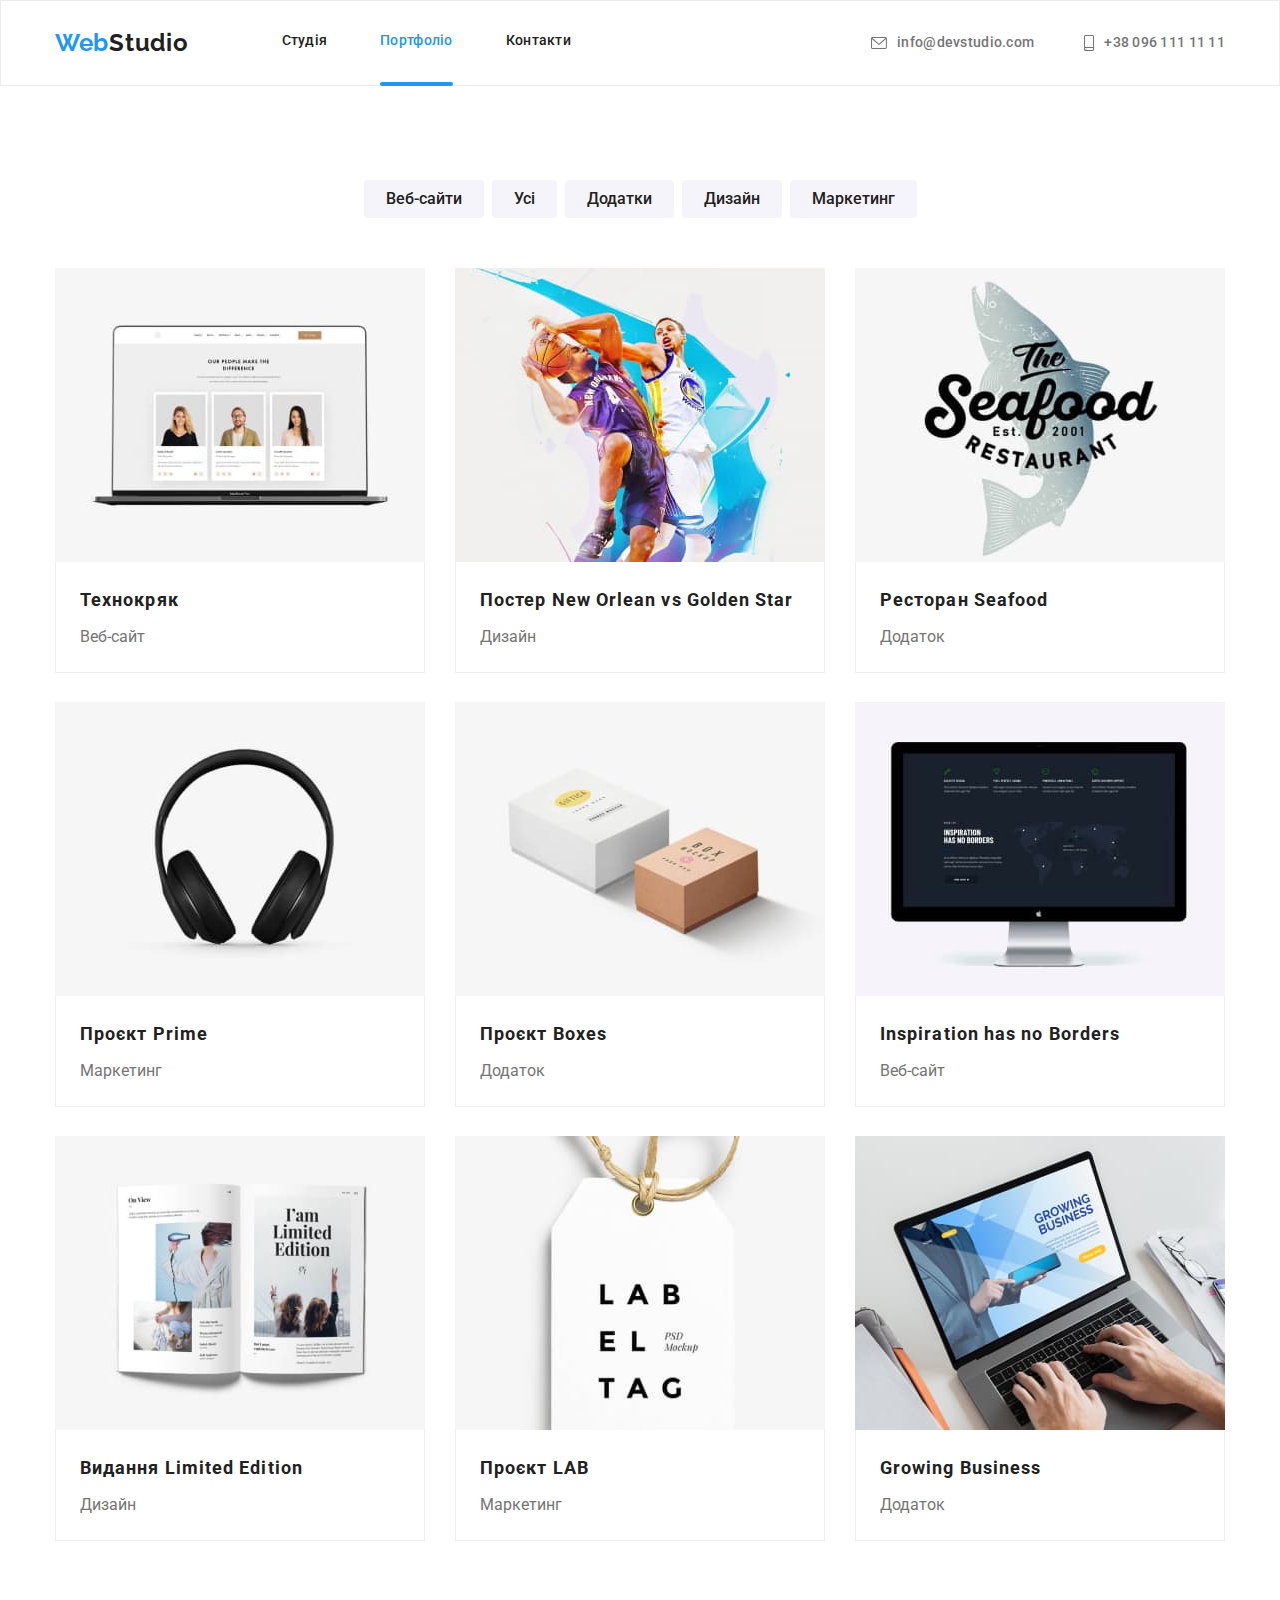
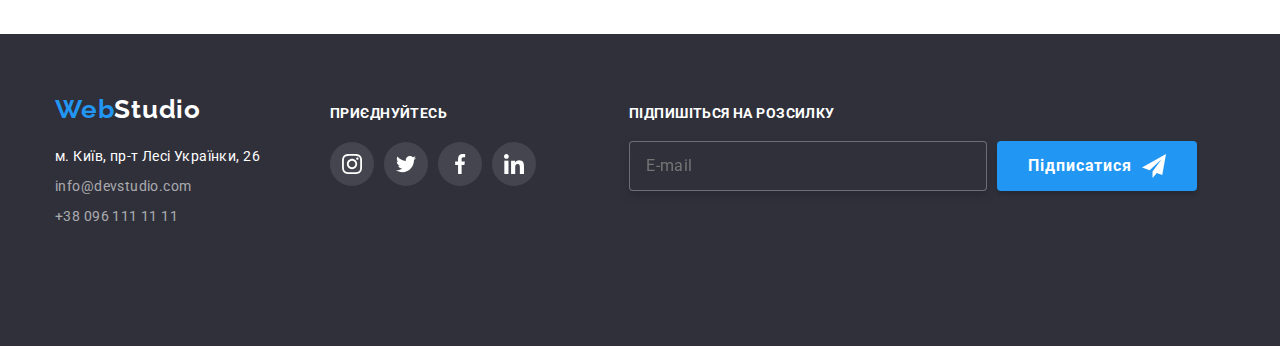
==== commit 5fcb2893: "fixed mistakes" ====
--- a/portfolio.html
+++ b/portfolio.html
@@ -59,7 +59,7 @@
 
             <ul class="mobile-menu">
               <li><a href="./index.html" class="link">Студія</a></li>
-              <li><a href="./portfolio.html" class="link">Портфоліо</a></li>
+              <li><a href="./portfolio.html" class="link link--current">Портфоліо</a></li>
               <li><a href="" class="link">Контакти</a></li>
             </ul>
 
--- a/css/main.min.css
+++ b/css/main.min.css
@@ -1 +1 @@
-:root{--black: #212121;--p-color: #757575;--main-white: #ffffff;--blue: #2196f3;--color-a-ftr: rgba(255, 255, 255, 0.6);--bg-batton: #f5f4fa;--color-ftr: #2f303a;--main-bg: #f5f5f5;--not-main-bg: #f5f4fa;--active-btn: #188ce8;--border-header: #ececec;--border-technology-list: #eeeeee;--bg-icon-footer: rgba(255, 255, 255, 0.1);--icon-color: #afb1b8;--overplay-technology: rgba(33, 150, 243, 0.9);--bg-modal: rgba(0, 0, 0, 0.2)}body{background-color:var(--main-white);color:var(--black);font-family:Roboto,sans-serif}body.modal-open{overflow:hidden}ul{list-style:none;padding:0;margin:0}a{text-decoration:none}h1,h2,h3,h4,h5,h6{margin-top:0;margin-bottom:10px}p{color:var(--p-color);margin-top:0;margin-bottom:0}input{outline:none}.conteiner{margin-left:auto;margin-right:auto;padding-left:15px;padding-right:15px}@media screen and (min-width: 480px){.conteiner{width:480px}}@media screen and (min-width: 768px){.conteiner{width:768px}}@media screen and (min-width: 1200px){.conteiner{width:1200px}}.section{padding-top:60px;padding-bottom:60px;text-align:center}@media screen and (min-width: 1200px){.section{padding-top:94px;padding-bottom:94px}}.section-title-hidden{position:absolute;width:1px;height:1px;margin:-1px;border:0;padding:0;clip:rect(0 0 0 0);overflow:hidden}.page-header{position:relative;background-color:var(--main-white);letter-spacing:.02em;font-weight:500;font-size:14px;line-height:1.14;border:1px solid var(--border-header)}.page-header__conteiner{margin-left:auto;margin-right:auto;padding-left:15px;padding-right:15px}@media screen and (min-width: 480px){.page-header__conteiner{width:480px}}@media screen and (min-width: 768px){.page-header__conteiner{width:768px;display:-webkit-box;display:-ms-flexbox;display:flex;-webkit-box-align:center;-ms-flex-align:center;align-items:center}}@media screen and (min-width: 1200px){.page-header__conteiner{width:1200px}}.logo{color:var(--black);font-family:Raleway,sans-serif;font-weight:700;font-size:24px;line-height:1.1666666667;letter-spacing:.03em;text-decoration:none}@media screen and (max-width: 767px){.logo{display:block;padding-top:15px;padding-bottom:15px}}.logo__logo--first-words{color:var(--blue)}.logo-nav__mobile{display:-webkit-box;display:-ms-flexbox;display:flex;-webkit-box-align:center;-ms-flex-align:center;align-items:center;-webkit-box-pack:justify;-ms-flex-pack:justify;justify-content:space-between}@media screen and (max-width: 767px){.site-nav{display:none}}@media screen and (min-width: 768px){.site-nav{display:-webkit-box;display:-ms-flexbox;display:flex;gap:51px;margin-left:88px}}@media screen and (min-width: 1200px){.site-nav{display:-webkit-box;display:-ms-flexbox;display:flex;gap:53px;margin-left:93px}}@media screen and (min-width: 768px){.logo-nav{display:-webkit-box;display:-ms-flexbox;display:flex;-webkit-box-align:center;-ms-flex-align:center;align-items:center}}.site-nav__link{position:relative;display:block;color:var(--black);padding-top:32px;padding-bottom:32px;-webkit-transition-property:color;-o-transition-property:color;transition-property:color;-webkit-transition-duration:250ms;-o-transition-duration:250ms;transition-duration:250ms;-webkit-transition-timing-function:cubic-bezier(0.4, 0, 0.2, 1);-o-transition-timing-function:cubic-bezier(0.4, 0, 0.2, 1);transition-timing-function:cubic-bezier(0.4, 0, 0.2, 1)}.site-nav__link:hover,.site-nav__link:focus{color:var(--blue)}@media screen and (min-width: 768px)and (max-width: 1199px){.site-nav__link{font-weight:500;font-size:14px;line-height:1.1428571429;letter-spacing:.02em}}.site-nav__link--current{color:var(--blue)}@media screen and (max-width: 767px){.auth-nav{display:none}}@media screen and (min-width: 768px)and (max-width: 1199px){.auth-nav{display:-webkit-box;display:-ms-flexbox;display:flex;-webkit-box-orient:vertical;-webkit-box-direction:normal;-ms-flex-direction:column;flex-direction:column;margin-left:96px;font-size:12px;line-height:1.1666666667;letter-spacing:.02em}}@media screen and (min-width: 1200px){.auth-nav{display:-webkit-box;display:-ms-flexbox;display:flex;margin-left:auto;gap:50px}}.auth-nav__link{display:block;color:var(--p-color);-webkit-transition-property:color;-o-transition-property:color;transition-property:color;-webkit-transition-duration:250ms;-o-transition-duration:250ms;transition-duration:250ms;-webkit-transition-timing-function:cubic-bezier(0.4, 0, 0.2, 1);-o-transition-timing-function:cubic-bezier(0.4, 0, 0.2, 1);transition-timing-function:cubic-bezier(0.4, 0, 0.2, 1)}.auth-nav__link:hover,.auth-nav__link:focus{color:var(--blue)}@media screen and (min-width: 1200px){.auth-nav__link{padding-top:32px;padding-bottom:32px}}.auth-nav__link--envelope{display:-webkit-box;display:-ms-flexbox;display:flex;-webkit-box-align:center;-ms-flex-align:center;align-items:center}@media screen and (max-width: 1199px){.auth-nav__link--envelope{padding-bottom:10px}}.auth-nav__link--smartphone{display:-webkit-box;display:-ms-flexbox;display:flex;-webkit-box-align:center;-ms-flex-align:center;align-items:center}.mail-icon{display:block;margin-right:10px;fill:currentColor}.smartphone-icon{display:block;margin-right:10px;fill:currentColor}.site-nav__link--current{color:var(--blue)}@media screen and (min-width: 1200px){.site-nav__link--current::after{display:block;position:relative;bottom:-33px;content:"";height:4px;width:100%;background-color:var(--blue);border-radius:2px}}.menu-toggle{min-height:40px;min-width:40px;display:-webkit-box;display:-ms-flexbox;display:flex;-webkit-box-align:center;-ms-flex-align:center;align-items:center;-webkit-box-pack:center;-ms-flex-pack:center;justify-content:center;margin:0;padding:0;background-color:rgba(0,0,0,0);cursor:pointer;border:none;border-radius:50%;outline:none}@media(min-width: 768px){.menu-toggle{display:none}}.menu-toggle:hover,.menu-toggle:focus{background-color:rgba(0,0,0,.1)}.menu-container{display:-webkit-box;display:-ms-flexbox;display:flex;-webkit-box-orient:vertical;-webkit-box-direction:normal;-ms-flex-direction:column;flex-direction:column;-webkit-box-pack:justify;-ms-flex-pack:justify;justify-content:space-between;position:fixed;top:0;left:0;width:100vw;height:100vh;padding:32px;background-color:var(--main-white);z-index:999;-webkit-transform:translatex(-100%);-ms-transform:translatex(-100%);transform:translatex(-100%);opacity:0;-webkit-transition:opacity 250ms cubic-bezier(0.4, 0, 0.2, 1),-webkit-transform 250ms cubic-bezier(0.4, 0, 0.2, 1);transition:opacity 250ms cubic-bezier(0.4, 0, 0.2, 1),-webkit-transform 250ms cubic-bezier(0.4, 0, 0.2, 1);-o-transition:transform 250ms cubic-bezier(0.4, 0, 0.2, 1),opacity 250ms cubic-bezier(0.4, 0, 0.2, 1);transition:transform 250ms cubic-bezier(0.4, 0, 0.2, 1),opacity 250ms cubic-bezier(0.4, 0, 0.2, 1);transition:transform 250ms cubic-bezier(0.4, 0, 0.2, 1),opacity 250ms cubic-bezier(0.4, 0, 0.2, 1),-webkit-transform 250ms cubic-bezier(0.4, 0, 0.2, 1)}.menu-container.is-open{opacity:1;-webkit-transform:translatex(0);-ms-transform:translatex(0);transform:translatex(0)}.menu-container .menu-toggle{position:absolute;top:16px;right:16px;color:var(--black)}.mobile-container{display:-webkit-box;display:-ms-flexbox;display:flex;-webkit-box-orient:vertical;-webkit-box-direction:normal;-ms-flex-direction:column;flex-direction:column;gap:64px}.mobile-menu{padding:0;margin:0;list-style:none;display:-webkit-box;display:-ms-flexbox;display:flex;-webkit-box-orient:vertical;-webkit-box-direction:normal;-ms-flex-direction:column;flex-direction:column;gap:32px}.mobile-menu .link{text-decoration:none;font-weight:500;font-size:40px;line-height:1.175;letter-spacing:.02em;color:var(--black)}.mobile-menu .link:hover,.mobile-menu .link:focus{color:var(--blue)}.mobile-contacts{display:-webkit-box;display:-ms-flexbox;display:flex;-webkit-box-orient:vertical;-webkit-box-direction:normal;-ms-flex-direction:column;flex-direction:column;gap:32px}.mobile-contacts__mail{font-weight:500;font-size:34px;line-height:1.1764705882;letter-spacing:.02em;color:var(--blue)}.mobile-contacts__tel{font-weight:500;font-size:24px;line-height:1.1666666667;letter-spacing:.02em;color:var(--black)}.mobile-social{display:-webkit-box;display:-ms-flexbox;display:flex}.mobile-social__link{font-weight:500;font-size:18px;line-height:1.2222222222;letter-spacing:.02em;color:var(--blue);padding:10px}.mobile-social__item{border-right:1px solid var(--black)}.mobile-social__item:last-child{border-right:none}.hero{background-color:var(--color-ftr);text-align:center;margin-left:auto;margin-right:auto;height:400px;background-image:-webkit-gradient(linear, left top, right top, from(rgba(47, 48, 58, 0.4)), to(rgba(47, 48, 58, 0.4))),url(/images/header-m.jpg);background-image:-o-linear-gradient(left, rgba(47, 48, 58, 0.4), rgba(47, 48, 58, 0.4)),url(/images/header-m.jpg);background-image:linear-gradient(to right, rgba(47, 48, 58, 0.4), rgba(47, 48, 58, 0.4)),url(/images/header-m.jpg);background-repeat:no-repeat;background-position:center;background-size:cover}@media screen and (max-width: 767px){.hero{width:480px}}@media(-webkit-min-device-pixel-ratio: 2), (-o-min-device-pixel-ratio: 2/1), (min-resolution: 2dppx){.hero{background-image:-webkit-gradient(linear, left top, right top, from(rgba(47, 48, 58, 0.4)), to(rgba(47, 48, 58, 0.4))),url(/images/header-m@2x.jpg);background-image:-o-linear-gradient(left, rgba(47, 48, 58, 0.4), rgba(47, 48, 58, 0.4)),url(/images/header-m@2x.jpg);background-image:linear-gradient(to right, rgba(47, 48, 58, 0.4), rgba(47, 48, 58, 0.4)),url(/images/header-m@2x.jpg)}}@media screen and (min-width: 768px){.hero{background-image:-webkit-gradient(linear, left top, right top, from(rgba(47, 48, 58, 0.4)), to(rgba(47, 48, 58, 0.4))),url(/images/header-t.jpg);background-image:-o-linear-gradient(left, rgba(47, 48, 58, 0.4), rgba(47, 48, 58, 0.4)),url(/images/header-t.jpg);background-image:linear-gradient(to right, rgba(47, 48, 58, 0.4), rgba(47, 48, 58, 0.4)),url(/images/header-t.jpg);width:768px}}@media screen and (min-width: 768px)and (-webkit-min-device-pixel-ratio: 2), screen and (min-width: 768px)and (-o-min-device-pixel-ratio: 2/1), screen and (min-width: 768px)and (min-resolution: 2dppx){.hero{background-image:-webkit-gradient(linear, left top, right top, from(rgba(47, 48, 58, 0.4)), to(rgba(47, 48, 58, 0.4))),url(/images/header-t@2x.jpg);background-image:-o-linear-gradient(left, rgba(47, 48, 58, 0.4), rgba(47, 48, 58, 0.4)),url(/images/header-t@2x.jpg);background-image:linear-gradient(to right, rgba(47, 48, 58, 0.4), rgba(47, 48, 58, 0.4)),url(/images/header-t@2x.jpg)}}@media screen and (min-width: 1200px){.hero{background-image:-webkit-gradient(linear, left top, right top, from(rgba(47, 48, 58, 0.4)), to(rgba(47, 48, 58, 0.4))),url(/images/header-d.jpg);background-image:-o-linear-gradient(left, rgba(47, 48, 58, 0.4), rgba(47, 48, 58, 0.4)),url(/images/header-d.jpg);background-image:linear-gradient(to right, rgba(47, 48, 58, 0.4), rgba(47, 48, 58, 0.4)),url(/images/header-d.jpg);width:100%;max-width:1600px;height:600px}}@media screen and (min-width: 1200px)and (-webkit-min-device-pixel-ratio: 2), screen and (min-width: 1200px)and (-o-min-device-pixel-ratio: 2/1), screen and (min-width: 1200px)and (min-resolution: 2dppx){.hero{background-image:-webkit-gradient(linear, left top, right top, from(rgba(47, 48, 58, 0.4)), to(rgba(47, 48, 58, 0.4))),url(/images/header-d@2x.jpg);background-image:-o-linear-gradient(left, rgba(47, 48, 58, 0.4), rgba(47, 48, 58, 0.4)),url(/images/header-d@2x.jpg);background-image:linear-gradient(to right, rgba(47, 48, 58, 0.4), rgba(47, 48, 58, 0.4)),url(/images/header-d@2x.jpg)}}.hero__section{padding-top:118px;padding-bottom:118px}@media screen and (min-width: 1200px){.hero__section{padding-top:200px;padding-bottom:200px}}.hero__title{font-weight:900;font-size:26px;line-height:1.6153846154;text-align:center;width:360px;color:#fff;letter-spacing:.06em;text-transform:uppercase;margin:0 auto 30px}@media screen and (min-width: 1200px){.hero__title{font-size:44px;line-height:1.36;width:700px}}.hero__button{background-color:var(--blue);color:var(--main-white);cursor:pointer;border:inherit;letter-spacing:.06em;font-weight:700;font-size:16px;line-height:1.87;border-radius:4px;padding:10px 32px;-webkit-box-shadow:0px 4px 4px rgba(0,0,0,.15);box-shadow:0px 4px 4px rgba(0,0,0,.15);-webkit-transition-property:background-color;-o-transition-property:background-color;transition-property:background-color;-webkit-transition-duration:250ms;-o-transition-duration:250ms;transition-duration:250ms;-webkit-transition-timing-function:cubic-bezier(0.4, 0, 0.2, 1);-o-transition-timing-function:cubic-bezier(0.4, 0, 0.2, 1);transition-timing-function:cubic-bezier(0.4, 0, 0.2, 1)}.hero__button:hover,.hero__button:focus{background-color:var(--active-btn)}@media screen and (max-width: 1199px){.hero__button{padding:10px 24px}}.section-title-hidden{position:absolute;width:1px;height:1px;margin:-1px;border:0;padding:0;clip:rect(0 0 0 0);overflow:hidden}.features{display:-webkit-box;display:-ms-flexbox;display:flex;-webkit-box-orient:vertical;-webkit-box-direction:normal;-ms-flex-direction:column;flex-direction:column;text-align:left;list-style:none;gap:30px}@media screen and (min-width: 768px)and (max-width: 1199px){.features{-webkit-box-orient:horizontal;-webkit-box-direction:normal;-ms-flex-direction:row;flex-direction:row;-ms-flex-wrap:wrap;flex-wrap:wrap}}@media screen and (min-width: 1200px){.features{display:-webkit-box;display:-ms-flexbox;display:flex;-webkit-box-orient:initial;-webkit-box-direction:initial;-ms-flex-direction:initial;flex-direction:initial}}.features__item{display:block}@media screen and (min-width: 768px){.features__item{width:354px}}@media screen and (min-width: 1200px){.features__item{width:270px}}.features__icon-conteiner{display:-webkit-box;display:-ms-flexbox;display:flex;-webkit-box-pack:center;-ms-flex-pack:center;justify-content:center;-webkit-box-align:center;-ms-flex-align:center;align-items:center;width:450px;height:120px;background:var(--bg-batton);border-radius:4px;margin-bottom:30px;padding:0}@media screen and (min-width: 768px){.features__icon-conteiner{width:354px}}@media screen and (min-width: 1200px){.features__icon-conteiner{width:270px}}.features__title{color:var(--black);font-weight:700;font-size:14px;line-height:1.14;letter-spacing:.03em;text-transform:uppercase}.features__prg{color:var(--p-color);font-size:14px;line-height:1.71;letter-spacing:.03em}.section--no-padding{display:none}@media screen and (min-width: 1200px){.section--no-padding{display:block;padding-top:0;padding-bottom:94px}}.examples__title{color:var(--black);margin-top:0;margin-bottom:50px;font-weight:700;font-size:36px;line-height:1.16;letter-spacing:.03em;text-align:center}.examples__list{display:-webkit-box;display:-ms-flexbox;display:flex;gap:30px}.examples__item{position:relative}.examples__img{display:block}.examples__prg{font-weight:700;font-size:14px;line-height:1.1428571429;letter-spacing:.03em;text-align:center;text-transform:uppercase;color:var(--main-white);background-color:rgba(47,48,58,.8);padding-top:27px;padding-bottom:27px;position:absolute;bottom:0;width:100%}.section--team{background-color:var(--bg-batton)}.team__title{color:var(--black);margin-top:0;margin-bottom:30px;font-size:28px;line-height:1.1785714286;letter-spacing:.03em;text-align:center}@media screen and (min-width: 1200px){.team__title{margin-bottom:50px;font-weight:700;font-size:36px;line-height:1.16}}.team__list{display:-webkit-box;display:-ms-flexbox;display:flex;-ms-flex-wrap:wrap;flex-wrap:wrap;gap:30px}@media screen and (min-width: 1200px){.team__list{display:-webkit-box;display:-ms-flexbox;display:flex;gap:30px}}.human{-webkit-box-shadow:0px 1px 3px rgba(0,0,0,.12),0px 1px 1px rgba(0,0,0,.14),0px 2px 1px rgba(0,0,0,.2);box-shadow:0px 1px 3px rgba(0,0,0,.12),0px 1px 1px rgba(0,0,0,.14),0px 2px 1px rgba(0,0,0,.2);border-radius:0px 0px 4px 4px;width:450px}@media screen and (min-width: 768px){.human{width:354px}}@media screen and (min-width: 1200px){.human{width:270px}}.human__img{display:block;width:450px;height:460px}@media screen and (min-width: 768px){.human__img{width:354px;height:374px}}@media screen and (min-width: 1200px){.human__img{width:270px;height:260px}}.human__bgr{background-color:var(--main-white);border-radius:0px 0px 4px 4px;padding:30px 30px 24px 30px}@media screen and (min-width: 1200px){.human__bgr{padding:30px}}.human__title{font-weight:500;font-size:16px;line-height:1.18;letter-spacing:.03em;margin-bottom:10px}.human__prg{font-size:16px;line-height:1.18;letter-spacing:.03em;margin-bottom:16px}.human-social-networks{display:-webkit-box;display:-ms-flexbox;display:flex;gap:10px;padding:0;margin:0;-webkit-box-pack:center;-ms-flex-pack:center;justify-content:center;-webkit-box-align:center;-ms-flex-align:center;align-items:center}.human-social-networks__link{display:-webkit-box;display:-ms-flexbox;display:flex;-ms-flex-line-pack:center;align-content:center;-webkit-box-pack:center;-ms-flex-pack:center;justify-content:center;height:44px;width:44px;-webkit-box-align:center;-ms-flex-align:center;align-items:center;padding:0;color:var(--icon-color);border-radius:50%;-webkit-transition-property:background-color,color;-o-transition-property:background-color,color;transition-property:background-color,color;-webkit-transition-duration:250ms;-o-transition-duration:250ms;transition-duration:250ms;-webkit-transition-timing-function:cubic-bezier(0.4, 0, 0.2, 1);-o-transition-timing-function:cubic-bezier(0.4, 0, 0.2, 1);transition-timing-function:cubic-bezier(0.4, 0, 0.2, 1)}.human-social-networks__link:hover,.human-social-networks__link:focus{background-color:var(--blue);color:var(--main-white)}.human-social-networks__icon{fill:currentColor}.company__title{font-weight:700;font-size:28px;line-height:1.1785714286;text-align:center;letter-spacing:.03em;margin-bottom:30px}@media screen and (min-width: 1200px){.company__title{font-size:36px;line-height:1.16;margin-bottom:50px}}.company__list{display:-webkit-box;display:-ms-flexbox;display:flex;-ms-flex-wrap:wrap;flex-wrap:wrap;-webkit-box-pack:center;-ms-flex-pack:center;justify-content:center;gap:30px}@media screen and (min-width: 1200px){.company__list{display:-webkit-box;display:-ms-flexbox;display:flex;-webkit-box-pack:center;-ms-flex-pack:center;justify-content:center;gap:30px}}.company__item{width:210px;height:92px}@media screen and (min-width: 1200px){.company__item{display:-webkit-box;display:-ms-flexbox;display:flex;width:170px;height:92px}}.company__link{display:-webkit-box;display:-ms-flexbox;display:flex;-webkit-box-pack:center;-ms-flex-pack:center;justify-content:center;-webkit-box-align:center;-ms-flex-align:center;align-items:center;width:100%;height:100%;border:1px solid var(--icon-color);border-radius:4px;color:var(--icon-color);-webkit-transition-property:border-color,color;-o-transition-property:border-color,color;transition-property:border-color,color;-webkit-transition-duration:250ms;-o-transition-duration:250ms;transition-duration:250ms;-webkit-transition-timing-function:cubic-bezier(0.4, 0, 0.2, 1);-o-transition-timing-function:cubic-bezier(0.4, 0, 0.2, 1);transition-timing-function:cubic-bezier(0.4, 0, 0.2, 1)}.company__link:hover,.company__link:focus{color:var(--blue);border-color:var(--blue)}.company__icon{fill:currentColor}.page-footer{background-color:var(--color-ftr);padding-top:60px;padding-bottom:60px}.page-footer__container{text-align:center}@media screen and (min-width: 1200px){.page-footer__container{display:-webkit-box;display:-ms-flexbox;display:flex;-webkit-box-align:baseline;-ms-flex-align:baseline;align-items:baseline}}@media screen and (min-width: 768px)and (max-width: 1199px){.page-footer__tablet-box{display:-webkit-box;display:-ms-flexbox;display:flex;-webkit-box-pack:justify;-ms-flex-pack:justify;justify-content:space-between;padding-right:89px;padding-left:76px}}@media screen and (min-width: 1200px){.page-footer__tablet-box{display:-webkit-box;display:-ms-flexbox;display:flex;-webkit-box-align:baseline;-ms-flex-align:baseline;align-items:baseline}}@media screen and (max-width: 1199px){.page-footer__contact{display:-webkit-box;display:-ms-flexbox;display:flex;-webkit-box-orient:vertical;-webkit-box-direction:normal;-ms-flex-direction:column;flex-direction:column;-webkit-box-align:center;-ms-flex-align:center;align-items:center;margin-bottom:60px}}.footer-logo-box{margin-bottom:20px}.footer-logo-box__logo{color:var(--main-white);font-family:Raleway,sans-serif;font-weight:700;font-size:24px;line-height:1.1666666667;text-align:center;letter-spacing:.03em;text-decoration:none}@media screen and (min-width: 1200px){.footer-logo-box__logo{font-size:26px;line-height:1.19}}.footer-logo-box__logo-first-words{color:var(--blue)}.footer-address{font-size:14px;line-height:1.71;font-style:normal;text-decoration:none;letter-spacing:.03em;text-decoration:none}.footer-address__item{display:block;height:21px}@media screen and (max-width: 1199px){.footer-address__item+.footer-address__item{margin-top:8px}}@media screen and (min-width: 1200px){.footer-address__item+.footer-address__item{margin-top:9px}}.footer-address__link-place{color:var(--main-white);-webkit-transition-property:color;-o-transition-property:color;transition-property:color;-webkit-transition-duration:250ms;-o-transition-duration:250ms;transition-duration:250ms;-webkit-transition-timing-function:cubic-bezier(0.4, 0, 0.2, 1);-o-transition-timing-function:cubic-bezier(0.4, 0, 0.2, 1);transition-timing-function:cubic-bezier(0.4, 0, 0.2, 1)}.footer-address__link-place:hover,.footer-address__link-place:focus{color:var(--blue)}.footer-addres__link{color:var(--color-a-ftr);letter-spacing:.03em;-webkit-transition-property:color;-o-transition-property:color;transition-property:color;-webkit-transition-duration:250ms;-o-transition-duration:250ms;transition-duration:250ms;-webkit-transition-timing-function:cubic-bezier(0.4, 0, 0.2, 1);-o-transition-timing-function:cubic-bezier(0.4, 0, 0.2, 1);transition-timing-function:cubic-bezier(0.4, 0, 0.2, 1)}.footer-addres__link:hover,.footer-addres__link:focus{color:var(--blue)}@media screen and (max-width: 1199px){.footer-social-media{display:-webkit-box;display:-ms-flexbox;display:flex;-webkit-box-orient:vertical;-webkit-box-direction:normal;-ms-flex-direction:column;flex-direction:column;-webkit-box-align:center;-ms-flex-align:center;align-items:center;margin-bottom:60px}}@media screen and (min-width: 1200px){.footer-social-media{display:block;margin-left:70px}}.footer-social-media__prg{color:var(--main-white);font-weight:700;font-size:14px;line-height:1.14;letter-spacing:.03em;text-transform:uppercase;margin-bottom:20px}.footer-social-media__list{display:-webkit-box;display:-ms-flexbox;display:flex;gap:10px}.footer-social-media__link{display:-webkit-box;display:-ms-flexbox;display:flex;-webkit-box-pack:center;-ms-flex-pack:center;justify-content:center;-webkit-box-align:center;-ms-flex-align:center;align-items:center;gap:10px;height:44px;width:44px;border-radius:50%;background-color:var(--bg-icon-footer);-webkit-transition-property:background-color;-o-transition-property:background-color;transition-property:background-color;-webkit-transition-duration:250ms;-o-transition-duration:250ms;transition-duration:250ms;-webkit-transition-timing-function:cubic-bezier(0.4, 0, 0.2, 1);-o-transition-timing-function:cubic-bezier(0.4, 0, 0.2, 1);transition-timing-function:cubic-bezier(0.4, 0, 0.2, 1)}.footer-social-media__link:hover,.footer-social-media__link:focus{background-color:var(--blue)}.footer-social-media__icon{fill:var(--main-white)}@media screen and (max-width: 1199px){.footer-form-box{display:-webkit-box;display:-ms-flexbox;display:flex;-webkit-box-orient:vertical;-webkit-box-direction:normal;-ms-flex-direction:column;flex-direction:column;-webkit-box-align:center;-ms-flex-align:center;align-items:center}}@media screen and (min-width: 1200px){.footer-form-box{display:block;margin-left:93px;text-align:left}}.footer-form{display:block;gap:12px}.footer-form__label{font-weight:700;font-size:14px;line-height:1.1428571429;letter-spacing:.03em;text-transform:uppercase;color:var(--main-white);display:block;margin-bottom:20px}@media screen and (max-width: 1199px){.footer-form__string-box{display:-webkit-box;display:-ms-flexbox;display:flex;-webkit-box-orient:vertical;-webkit-box-direction:normal;-ms-flex-direction:column;flex-direction:column;-webkit-box-align:center;-ms-flex-align:center;align-items:center}}@media screen and (min-width: 1200px){.footer-form__string-box{display:-webkit-box;display:-ms-flexbox;display:flex;gap:10px}}.footer-form__email{width:450px;height:50px;color:var(--color-a-ftr);background-color:var(--color-ftr);border:1px solid rgba(255,255,255,.3);-webkit-filter:drop-shadow(0px 4px 4px rgba(0, 0, 0, 0.15));filter:drop-shadow(0px 4px 4px rgba(0, 0, 0, 0.15));border-radius:4px;padding:15px 16px;outline:none;margin-bottom:20px;font-weight:400;font-size:16px;line-height:1.25;letter-spacing:.03em}@media screen and (min-width: 1200px){.footer-form__email{width:358px;height:50px;margin-bottom:0}}.footer-form__button{color:var(--main-white);font-weight:700;font-size:16px;line-height:1.875;width:200px;height:50px;background-color:var(--blue);-webkit-box-shadow:0px 4px 4px rgba(0,0,0,.15);box-shadow:0px 4px 4px rgba(0,0,0,.15);border:inherit;border-radius:4px;display:-webkit-box;display:-ms-flexbox;display:flex;-webkit-box-align:center;-ms-flex-align:center;align-items:center;-webkit-box-pack:center;-ms-flex-pack:center;justify-content:center;letter-spacing:.06em;gap:10px;cursor:pointer;-webkit-transition-property:background-color;-o-transition-property:background-color;transition-property:background-color;-webkit-transition-duration:250ms;-o-transition-duration:250ms;transition-duration:250ms;-webkit-transition-timing-function:cubic-bezier(0.4, 0, 0.2, 1);-o-transition-timing-function:cubic-bezier(0.4, 0, 0.2, 1);transition-timing-function:cubic-bezier(0.4, 0, 0.2, 1)}.footer-form__button:hover,.footer-form__button:focus{background-color:var(--active-btn)}.footer-form__icon-send{fill:currentColor}.backdrop{position:fixed;top:0;left:0;width:100%;height:100%;background:var(--bg-modal);opacity:1;-webkit-transition:opacity 250ms cubic-bezier(0.4, 0, 0.2, 1),visibility 250ms cubic-bezier(0.4, 0, 0.2, 1);-o-transition:opacity 250ms cubic-bezier(0.4, 0, 0.2, 1),visibility 250ms cubic-bezier(0.4, 0, 0.2, 1);transition:opacity 250ms cubic-bezier(0.4, 0, 0.2, 1),visibility 250ms cubic-bezier(0.4, 0, 0.2, 1);overflow-y:scroll}.backdrop.is-hidden{visibility:hidden;opacity:0;pointer-events:none}.modal{position:absolute;top:50%;left:50%;-webkit-transform:translate(-50%, -50%);-ms-transform:translate(-50%, -50%);transform:translate(-50%, -50%);width:450px;height:609px;padding:40px;background-color:var(--main-white);-webkit-box-shadow:0px 1px 3px rgba(0,0,0,.12),0px 1px 1px rgba(0,0,0,.14),0px 2px 1px rgba(0,0,0,.2);box-shadow:0px 1px 3px rgba(0,0,0,.12),0px 1px 1px rgba(0,0,0,.14),0px 2px 1px rgba(0,0,0,.2);border-radius:4px}@media screen and (min-width: 1200px){.modal{width:528px;height:581px}}.modal__exit-box{position:absolute;top:8px;right:8px;width:30px;height:30px;display:-webkit-box;display:-ms-flexbox;display:flex;-webkit-box-align:center;-ms-flex-align:center;align-items:center;-webkit-box-pack:center;-ms-flex-pack:center;justify-content:center;border:1px solid rgba(0,0,0,.1);border-radius:50%;background-color:var(--main-white);cursor:pointer;-webkit-transition:color 250ms cubic-bezier(0.4, 0, 0.2, 1);-o-transition:color 250ms cubic-bezier(0.4, 0, 0.2, 1);transition:color 250ms cubic-bezier(0.4, 0, 0.2, 1)}.modal__exit-box:hover,.modal__exit-box:focus{color:var(--blue)}.modal__exit-icon{fill:currentColor;-webkit-transition:fill 250ms cubic-bezier(0.4, 0, 0.2, 1);-o-transition:fill 250ms cubic-bezier(0.4, 0, 0.2, 1);transition:fill 250ms cubic-bezier(0.4, 0, 0.2, 1)}.modal__title{font-weight:700;font-size:20px;line-height:1.5;text-align:center;letter-spacing:.03em;color:var(--black);margin-bottom:12px}@media screen and (min-width: 1200px){.modal__title{line-height:1.15}}.modal__label{display:-webkit-box;display:-ms-flexbox;display:flex;-webkit-box-orient:vertical;-webkit-box-direction:normal;-ms-flex-direction:column;flex-direction:column;font-size:12px;line-height:1.1666666667;letter-spacing:.01em;margin-bottom:10px;color:var(--p-color)}.modal__input-box{position:relative;width:100%;margin-top:4px}.modal__input{height:40px;width:100%;border:1px solid rgba(33,33,33,.2);border-radius:4px;font-size:12px;line-height:1.1666666667;letter-spacing:.01em;padding:12px 42px;-webkit-transition:border-color 250ms cubic-bezier(0.4, 0, 0.2, 1);-o-transition:border-color 250ms cubic-bezier(0.4, 0, 0.2, 1);transition:border-color 250ms cubic-bezier(0.4, 0, 0.2, 1)}.modal__input:focus{border-color:var(--blue)}.modal__input-icon{position:absolute;left:12px;top:50%;-webkit-transform:translateY(-50%);-ms-transform:translateY(-50%);transform:translateY(-50%);-webkit-transition:fill 250ms cubic-bezier(0.4, 0, 0.2, 1);-o-transition:fill 250ms cubic-bezier(0.4, 0, 0.2, 1);transition:fill 250ms cubic-bezier(0.4, 0, 0.2, 1)}.modal__input:focus+.modal__input-icon{fill:var(--blue)}.modal__feedback{height:120px;padding:12px 16px;resize:none;outline:none;margin-top:4px;border:1px solid rgba(33,33,33,.2);border-radius:4px;font-size:12px;line-height:1.1666666667;letter-spacing:.01em;-webkit-transition:border-color 250ms cubic-bezier(0.4, 0, 0.2, 1);-o-transition:border-color 250ms cubic-bezier(0.4, 0, 0.2, 1);transition:border-color 250ms cubic-bezier(0.4, 0, 0.2, 1)}.modal__feedback:focus{border-color:var(--blue)}.modal__checkbox-label{display:block;margin-top:20px;font-size:14px;line-height:2;letter-spacing:.03em}.modal__checkbox-input-box{display:-webkit-box;display:-ms-flexbox;display:flex;-webkit-box-pack:center;-ms-flex-pack:center;justify-content:center;-webkit-box-align:center;-ms-flex-align:center;align-items:center}.modal__checkbox-input{position:absolute;appearance:none;-webkit-appearance:none;-moz-appearance:none}.modal__checkbox-icon{margin-right:7px;display:inline-block;border:2px solid var(--black);border-radius:2px;-webkit-transition:background-color 250ms cubic-bezier(0.4, 0, 0.2, 1),border 250ms cubic-bezier(0.4, 0, 0.2, 1);-o-transition:background-color 250ms cubic-bezier(0.4, 0, 0.2, 1),border 250ms cubic-bezier(0.4, 0, 0.2, 1);transition:background-color 250ms cubic-bezier(0.4, 0, 0.2, 1),border 250ms cubic-bezier(0.4, 0, 0.2, 1)}.modal__checkbox-input:checked+.modal__checkbox-icon{border:none;background-color:var(--blue)}.modal__checkbox-prg{font-size:12px;line-height:1.1666666667;letter-spacing:.03em;color:var(--p-color)}@media screen and (min-width: 1200px){.modal__checkbox-prg{line-height:1.7142857143}}.modal__checkbox-link{position:relative;color:var(--blue);font-size:12px;line-height:1.1666666667;letter-spacing:.03em;margin-left:4px}@media screen and (min-width: 1200px){.modal__checkbox-link{line-height:1.7142857143}}.modal__checkbox-link::after{content:"";height:1px;width:100%;background-color:var(--blue);display:block;position:relative;bottom:2px}.modal__submit-button-modal{color:var(--main-white);font-weight:700;font-size:16px;line-height:1.875;width:200px;height:50px;background-color:var(--blue);-webkit-box-shadow:0px 4px 4px rgba(0,0,0,.15);box-shadow:0px 4px 4px rgba(0,0,0,.15);border:inherit;border-radius:4px;display:-webkit-box;display:-ms-flexbox;display:flex;-webkit-box-align:center;-ms-flex-align:center;align-items:center;-webkit-box-pack:center;-ms-flex-pack:center;justify-content:center;letter-spacing:.06em;gap:10px;margin-top:30px;margin-left:auto;margin-right:auto;cursor:pointer;-webkit-transition:background-color 250ms cubic-bezier(0.4, 0, 0.2, 1);-o-transition:background-color 250ms cubic-bezier(0.4, 0, 0.2, 1);transition:background-color 250ms cubic-bezier(0.4, 0, 0.2, 1)}.modal__submit-button-modal:hover,.modal__submit-button-modal:focus{background-color:var(--active-btn)}.page-list{display:-webkit-box;display:-ms-flexbox;display:flex;-ms-flex-wrap:wrap;flex-wrap:wrap;gap:8px;margin-bottom:40px}@media screen and (min-width: 768px){.page-list{-webkit-box-pack:center;-ms-flex-pack:center;justify-content:center}}@media screen and (min-width: 1200px){.page-list{margin-bottom:50px}}@media screen and (max-width: 767px){.page-list__item:last-child{margin-top:7px}}.page-list__button{color:var(--black);background-color:var(--bg-batton);font-weight:500;font-size:16px;line-height:1.62;font-family:inherit;border:inherit;border-radius:4px;padding:6px 22px;-webkit-box-shadow:none;box-shadow:none;-webkit-transition-property:background-color,color,-webkit-box-shadow;transition-property:background-color,color,-webkit-box-shadow;-o-transition-property:background-color,color,box-shadow;transition-property:background-color,color,box-shadow;transition-property:background-color,color,box-shadow,-webkit-box-shadow;-webkit-transition-duration:250ms;-o-transition-duration:250ms;transition-duration:250ms;-webkit-transition-timing-function:cubic-bezier(0.4, 0, 0.2, 1);-o-transition-timing-function:cubic-bezier(0.4, 0, 0.2, 1);transition-timing-function:cubic-bezier(0.4, 0, 0.2, 1)}.page-list__button:hover,.page-list__button:focus{background-color:var(--blue);color:var(--main-white);-webkit-box-shadow:0px 3px 1px rgba(0,0,0,.1),0px 1px 2px rgba(0,0,0,.08),0px 2px 2px rgba(0,0,0,.12);box-shadow:0px 3px 1px rgba(0,0,0,.1),0px 1px 2px rgba(0,0,0,.08),0px 2px 2px rgba(0,0,0,.12)}.technology{display:-webkit-box;display:-ms-flexbox;display:flex;-ms-flex-wrap:wrap;flex-wrap:wrap;text-align:left;gap:30px}.technology__box{width:450px;height:404px}@media screen and (min-width: 768px){.technology__box{width:354px}}@media screen and (min-width: 1200px){.technology__box{width:370px}}@media screen and (min-width: 768px)and (max-width: 1199px){.technology__box:nth-child(2){height:440px}}.technology__link{display:block;text-decoration:none;-webkit-transition-property:-webkit-box-shadow;transition-property:-webkit-box-shadow;-o-transition-property:box-shadow;transition-property:box-shadow;transition-property:box-shadow, -webkit-box-shadow;-webkit-transition-duration:250ms;-o-transition-duration:250ms;transition-duration:250ms;-webkit-transition-timing-function:cubic-bezier(0.4, 0, 0.2, 1);-o-transition-timing-function:cubic-bezier(0.4, 0, 0.2, 1);transition-timing-function:cubic-bezier(0.4, 0, 0.2, 1)}.technology__link:hover,.technology__link:focus{-webkit-box-shadow:0px 1px 1px rgba(0,0,0,.12),0px 4px 4px rgba(0,0,0,.06),1px 4px 6px rgba(0,0,0,.16);box-shadow:0px 1px 1px rgba(0,0,0,.12),0px 4px 4px rgba(0,0,0,.06),1px 4px 6px rgba(0,0,0,.16)}.technology__overplay-box{position:relative;overflow:hidden}.technology__img{display:block;-o-object-fit:cover;object-fit:cover;width:450px;height:294px}@media screen and (min-width: 768px){.technology__img{width:354px}}@media screen and (min-width: 1200px){.technology__img{width:370px}}.technology__overplay{font-weight:400;font-size:18px;line-height:28px;letter-spacing:.03em;color:var(--main-white);padding:63px 24px;position:absolute;top:1px;left:0;width:100%;height:100%;background-color:var(--overplay-technology);-webkit-transform:translatey(100%);-ms-transform:translatey(100%);transform:translatey(100%);-webkit-transition:-webkit-transform 250ms cubic-bezier(0.4, 0, 0.2, 1);transition:-webkit-transform 250ms cubic-bezier(0.4, 0, 0.2, 1);-o-transition:transform 250ms cubic-bezier(0.4, 0, 0.2, 1);transition:transform 250ms cubic-bezier(0.4, 0, 0.2, 1);transition:transform 250ms cubic-bezier(0.4, 0, 0.2, 1), -webkit-transform 250ms cubic-bezier(0.4, 0, 0.2, 1)}.technology__link:hover .technology__overplay,.technology__link:focus .technology__overplay{-webkit-transform:translatex(0);-ms-transform:translatex(0);transform:translatex(0)}.technology__description{border:1px solid #eee;border-top:hidden;padding-left:24px;padding-right:24px}.technology__section-title{color:var(--black);margin-top:0;margin-bottom:50px;font-weight:700;font-size:18px;line-height:2;letter-spacing:.06em;padding-top:20px;padding-bottom:4px;margin:0}.technology__prg{font-weight:400;font-size:16px;line-height:1.88;padding-bottom:20px}@media screen and (min-width: 768px)and (max-width: 1199px){.technology__box:first-child .technology__prg{padding-bottom:56px}}/*# sourceMappingURL=main.min.css.map */+:root{--black: #212121;--p-color: #757575;--main-white: #ffffff;--blue: #2196f3;--color-a-ftr: rgba(255, 255, 255, 0.6);--bg-batton: #f5f4fa;--color-ftr: #2f303a;--main-bg: #f5f5f5;--not-main-bg: #f5f4fa;--active-btn: #188ce8;--border-header: #ececec;--border-technology-list: #eeeeee;--bg-icon-footer: rgba(255, 255, 255, 0.1);--icon-color: #afb1b8;--overplay-technology: rgba(33, 150, 243, 0.9);--bg-modal: rgba(0, 0, 0, 0.2)}body{background-color:var(--main-white);color:var(--black);font-family:Roboto,sans-serif}body.modal-open{overflow:hidden}ul{list-style:none;padding:0;margin:0}a{text-decoration:none}h1,h2,h3,h4,h5,h6{margin-top:0;margin-bottom:10px}p{color:var(--p-color);margin-top:0;margin-bottom:0}input{outline:none}.conteiner{margin-left:auto;margin-right:auto;padding-left:15px;padding-right:15px}@media screen and (max-width: 479px){.conteiner{width:auto}}@media screen and (min-width: 480px){.conteiner{width:480px}}@media screen and (min-width: 768px){.conteiner{width:768px}}@media screen and (min-width: 1200px){.conteiner{width:1200px}}.section{padding-top:60px;padding-bottom:60px;text-align:center}@media screen and (min-width: 1200px){.section{padding-top:94px;padding-bottom:94px}}.section-title-hidden{position:absolute;width:1px;height:1px;margin:-1px;border:0;padding:0;clip:rect(0 0 0 0);overflow:hidden}.page-header{position:relative;background-color:var(--main-white);letter-spacing:.02em;font-weight:500;font-size:14px;line-height:1.14;border:1px solid var(--border-header)}.page-header__conteiner{margin-left:auto;margin-right:auto;padding-left:15px;padding-right:15px}@media screen and (max-width: 479px){.page-header__conteiner{width:auto}}@media screen and (min-width: 480px){.page-header__conteiner{width:480px}}@media screen and (min-width: 768px){.page-header__conteiner{width:768px;display:-webkit-box;display:-ms-flexbox;display:flex;-webkit-box-align:center;-ms-flex-align:center;align-items:center}}@media screen and (min-width: 1200px){.page-header__conteiner{width:1200px}}.logo{color:var(--black);font-family:Raleway,sans-serif;font-weight:700;font-size:24px;line-height:1.1666666667;letter-spacing:.03em;text-decoration:none}@media screen and (max-width: 767px){.logo{display:block;padding-top:15px;padding-bottom:15px}}.logo__logo--first-words{color:var(--blue)}.logo-nav__mobile{display:-webkit-box;display:-ms-flexbox;display:flex;-webkit-box-align:center;-ms-flex-align:center;align-items:center;-webkit-box-pack:justify;-ms-flex-pack:justify;justify-content:space-between}@media screen and (max-width: 767px){.site-nav{display:none}}@media screen and (min-width: 768px){.site-nav{display:-webkit-box;display:-ms-flexbox;display:flex;gap:51px;margin-left:88px}}@media screen and (min-width: 1200px){.site-nav{display:-webkit-box;display:-ms-flexbox;display:flex;gap:53px;margin-left:93px}}@media screen and (min-width: 768px){.logo-nav{display:-webkit-box;display:-ms-flexbox;display:flex;-webkit-box-align:center;-ms-flex-align:center;align-items:center}}.site-nav__link{position:relative;display:block;color:var(--black);padding-top:32px;padding-bottom:32px;-webkit-transition-property:color;-o-transition-property:color;transition-property:color;-webkit-transition-duration:250ms;-o-transition-duration:250ms;transition-duration:250ms;-webkit-transition-timing-function:cubic-bezier(0.4, 0, 0.2, 1);-o-transition-timing-function:cubic-bezier(0.4, 0, 0.2, 1);transition-timing-function:cubic-bezier(0.4, 0, 0.2, 1)}.site-nav__link:hover,.site-nav__link:focus{color:var(--blue)}@media screen and (min-width: 768px)and (max-width: 1199px){.site-nav__link{font-weight:500;font-size:14px;line-height:1.1428571429;letter-spacing:.02em}}.site-nav__link--current{color:var(--blue)}@media screen and (max-width: 767px){.auth-nav{display:none}}@media screen and (min-width: 768px)and (max-width: 1199px){.auth-nav{display:-webkit-box;display:-ms-flexbox;display:flex;-webkit-box-orient:vertical;-webkit-box-direction:normal;-ms-flex-direction:column;flex-direction:column;margin-left:96px;font-size:12px;line-height:1.1666666667;letter-spacing:.02em}}@media screen and (min-width: 1200px){.auth-nav{display:-webkit-box;display:-ms-flexbox;display:flex;margin-left:auto;gap:50px}}.auth-nav__link{display:block;color:var(--p-color);-webkit-transition-property:color;-o-transition-property:color;transition-property:color;-webkit-transition-duration:250ms;-o-transition-duration:250ms;transition-duration:250ms;-webkit-transition-timing-function:cubic-bezier(0.4, 0, 0.2, 1);-o-transition-timing-function:cubic-bezier(0.4, 0, 0.2, 1);transition-timing-function:cubic-bezier(0.4, 0, 0.2, 1)}.auth-nav__link:hover,.auth-nav__link:focus{color:var(--blue)}@media screen and (min-width: 1200px){.auth-nav__link{padding-top:32px;padding-bottom:32px}}.auth-nav__link--envelope{display:-webkit-box;display:-ms-flexbox;display:flex;-webkit-box-align:center;-ms-flex-align:center;align-items:center}@media screen and (max-width: 1199px){.auth-nav__link--envelope{padding-bottom:10px}}.auth-nav__link--smartphone{display:-webkit-box;display:-ms-flexbox;display:flex;-webkit-box-align:center;-ms-flex-align:center;align-items:center}.mail-icon{display:block;margin-right:10px;fill:currentColor}.smartphone-icon{display:block;margin-right:10px;fill:currentColor}.site-nav__link--current{color:var(--blue)}@media screen and (min-width: 1200px){.site-nav__link--current::after{display:block;position:relative;bottom:-33px;content:"";height:4px;width:100%;background-color:var(--blue);border-radius:2px}}.menu-toggle{min-height:40px;min-width:40px;display:-webkit-box;display:-ms-flexbox;display:flex;-webkit-box-align:center;-ms-flex-align:center;align-items:center;-webkit-box-pack:center;-ms-flex-pack:center;justify-content:center;margin:0;padding:0;background-color:rgba(0,0,0,0);cursor:pointer;border:none;border-radius:50%;outline:none}@media(min-width: 768px){.menu-toggle{display:none}}.menu-toggle:hover,.menu-toggle:focus{background-color:rgba(0,0,0,.1)}.menu-container{display:-webkit-box;display:-ms-flexbox;display:flex;-webkit-box-orient:vertical;-webkit-box-direction:normal;-ms-flex-direction:column;flex-direction:column;-webkit-box-pack:justify;-ms-flex-pack:justify;justify-content:space-between;position:fixed;top:0;left:0;width:100vw;height:100vh;padding:32px;background-color:var(--main-white);z-index:999;-webkit-transform:translatex(-100%);-ms-transform:translatex(-100%);transform:translatex(-100%);opacity:0;-webkit-transition:opacity 250ms cubic-bezier(0.4, 0, 0.2, 1),-webkit-transform 250ms cubic-bezier(0.4, 0, 0.2, 1);transition:opacity 250ms cubic-bezier(0.4, 0, 0.2, 1),-webkit-transform 250ms cubic-bezier(0.4, 0, 0.2, 1);-o-transition:transform 250ms cubic-bezier(0.4, 0, 0.2, 1),opacity 250ms cubic-bezier(0.4, 0, 0.2, 1);transition:transform 250ms cubic-bezier(0.4, 0, 0.2, 1),opacity 250ms cubic-bezier(0.4, 0, 0.2, 1);transition:transform 250ms cubic-bezier(0.4, 0, 0.2, 1),opacity 250ms cubic-bezier(0.4, 0, 0.2, 1),-webkit-transform 250ms cubic-bezier(0.4, 0, 0.2, 1)}.menu-container.is-open{opacity:1;-webkit-transform:translatex(0);-ms-transform:translatex(0);transform:translatex(0)}.menu-container .menu-toggle{position:absolute;top:16px;right:16px;color:var(--black)}.mobile-container{display:-webkit-box;display:-ms-flexbox;display:flex;-webkit-box-orient:vertical;-webkit-box-direction:normal;-ms-flex-direction:column;flex-direction:column;gap:64px}.mobile-menu{padding:0;margin:0;list-style:none;display:-webkit-box;display:-ms-flexbox;display:flex;-webkit-box-orient:vertical;-webkit-box-direction:normal;-ms-flex-direction:column;flex-direction:column;gap:32px}.mobile-menu .link{text-decoration:none;font-weight:500;font-size:30px;line-height:1.175;letter-spacing:.02em;color:var(--black)}@media screen and (min-width: 480px){.mobile-menu .link{font-size:40px}}.mobile-menu .link--current{color:var(--blue)}.mobile-menu .link:hover,.mobile-menu .link:focus{color:var(--blue)}.mobile-contacts{display:-webkit-box;display:-ms-flexbox;display:flex;-webkit-box-orient:vertical;-webkit-box-direction:normal;-ms-flex-direction:column;flex-direction:column;gap:32px}.mobile-contacts__mail{font-weight:500;font-size:28px;line-height:1.1764705882;letter-spacing:.02em;color:var(--blue)}@media screen and (min-width: 480px){.mobile-contacts__mail{font-size:34px}}.mobile-contacts__tel{font-weight:500;font-size:20px;line-height:1.1666666667;letter-spacing:.02em;color:var(--black)}@media screen and (min-width: 480px){.mobile-contacts__tel{font-size:24px}}.mobile-social{display:-webkit-box;display:-ms-flexbox;display:flex}.mobile-social__link{font-weight:500;font-size:12px;line-height:1.2222222222;letter-spacing:.02em;color:var(--blue);padding:10px}@media screen and (min-width: 480px){.mobile-social__link{font-size:18px}}.mobile-social__item{border-right:1px solid var(--black)}.mobile-social__item:last-child{border-right:none}.hero{background-color:var(--color-ftr);text-align:center;margin-left:auto;margin-right:auto;height:400px;background-image:-webkit-gradient(linear, left top, right top, from(rgba(47, 48, 58, 0.4)), to(rgba(47, 48, 58, 0.4))),url(../images/header-m.jpg);background-image:-o-linear-gradient(left, rgba(47, 48, 58, 0.4), rgba(47, 48, 58, 0.4)),url(../images/header-m.jpg);background-image:linear-gradient(to right, rgba(47, 48, 58, 0.4), rgba(47, 48, 58, 0.4)),url(../images/header-m.jpg);background-repeat:no-repeat;background-position:center;background-size:cover}@media screen and (max-width: 479px){.hero{width:auto}}@media screen and (min-width: 480px)and (max-width: 767px){.hero{width:480px}}@media(-webkit-min-device-pixel-ratio: 2), (-o-min-device-pixel-ratio: 2/1), (min-resolution: 2dppx){.hero{background-image:-webkit-gradient(linear, left top, right top, from(rgba(47, 48, 58, 0.4)), to(rgba(47, 48, 58, 0.4))),url(../images/header-m@2x.jpg);background-image:-o-linear-gradient(left, rgba(47, 48, 58, 0.4), rgba(47, 48, 58, 0.4)),url(../images/header-m@2x.jpg);background-image:linear-gradient(to right, rgba(47, 48, 58, 0.4), rgba(47, 48, 58, 0.4)),url(../images/header-m@2x.jpg)}}@media screen and (min-width: 768px){.hero{background-image:-webkit-gradient(linear, left top, right top, from(rgba(47, 48, 58, 0.4)), to(rgba(47, 48, 58, 0.4))),url(../images/header-t.jpg);background-image:-o-linear-gradient(left, rgba(47, 48, 58, 0.4), rgba(47, 48, 58, 0.4)),url(../images/header-t.jpg);background-image:linear-gradient(to right, rgba(47, 48, 58, 0.4), rgba(47, 48, 58, 0.4)),url(../images/header-t.jpg);width:768px}}@media screen and (min-width: 768px)and (-webkit-min-device-pixel-ratio: 2), screen and (min-width: 768px)and (-o-min-device-pixel-ratio: 2/1), screen and (min-width: 768px)and (min-resolution: 2dppx){.hero{background-image:-webkit-gradient(linear, left top, right top, from(rgba(47, 48, 58, 0.4)), to(rgba(47, 48, 58, 0.4))),url(../images/header-t@2x.jpg);background-image:-o-linear-gradient(left, rgba(47, 48, 58, 0.4), rgba(47, 48, 58, 0.4)),url(../images/header-t@2x.jpg);background-image:linear-gradient(to right, rgba(47, 48, 58, 0.4), rgba(47, 48, 58, 0.4)),url(../images/header-t@2x.jpg)}}@media screen and (min-width: 1200px){.hero{background-image:-webkit-gradient(linear, left top, right top, from(rgba(47, 48, 58, 0.4)), to(rgba(47, 48, 58, 0.4))),url(../images/header-d.jpg);background-image:-o-linear-gradient(left, rgba(47, 48, 58, 0.4), rgba(47, 48, 58, 0.4)),url(../images/header-d.jpg);background-image:linear-gradient(to right, rgba(47, 48, 58, 0.4), rgba(47, 48, 58, 0.4)),url(../images/header-d.jpg);width:100%;max-width:1600px;height:600px}}@media screen and (min-width: 1200px)and (-webkit-min-device-pixel-ratio: 2), screen and (min-width: 1200px)and (-o-min-device-pixel-ratio: 2/1), screen and (min-width: 1200px)and (min-resolution: 2dppx){.hero{background-image:-webkit-gradient(linear, left top, right top, from(rgba(47, 48, 58, 0.4)), to(rgba(47, 48, 58, 0.4))),url(../images/header-d@2x.jpg);background-image:-o-linear-gradient(left, rgba(47, 48, 58, 0.4), rgba(47, 48, 58, 0.4)),url(../images/header-d@2x.jpg);background-image:linear-gradient(to right, rgba(47, 48, 58, 0.4), rgba(47, 48, 58, 0.4)),url(../images/header-d@2x.jpg)}}.hero__section{padding-top:118px;padding-bottom:118px}@media screen and (min-width: 1200px){.hero__section{padding-top:200px;padding-bottom:200px}}.hero__title{font-weight:900;font-size:26px;line-height:1.6153846154;text-align:center;color:#fff;letter-spacing:.06em;text-transform:uppercase;margin:0 auto 30px;width:250px}@media screen and (min-width: 480px){.hero__title{width:360px}}@media screen and (min-width: 1200px){.hero__title{font-size:44px;line-height:1.36;width:700px}}.hero__button{background-color:var(--blue);color:var(--main-white);cursor:pointer;border:inherit;letter-spacing:.06em;font-weight:700;font-size:16px;line-height:1.87;border-radius:4px;padding:10px 32px;-webkit-box-shadow:0px 4px 4px rgba(0,0,0,.15);box-shadow:0px 4px 4px rgba(0,0,0,.15);-webkit-transition-property:background-color;-o-transition-property:background-color;transition-property:background-color;-webkit-transition-duration:250ms;-o-transition-duration:250ms;transition-duration:250ms;-webkit-transition-timing-function:cubic-bezier(0.4, 0, 0.2, 1);-o-transition-timing-function:cubic-bezier(0.4, 0, 0.2, 1);transition-timing-function:cubic-bezier(0.4, 0, 0.2, 1)}.hero__button:hover,.hero__button:focus{background-color:var(--active-btn)}@media screen and (max-width: 1199px){.hero__button{padding:10px 24px}}.section-title-hidden{position:absolute;width:1px;height:1px;margin:-1px;border:0;padding:0;clip:rect(0 0 0 0);overflow:hidden}.features{display:-webkit-box;display:-ms-flexbox;display:flex;-webkit-box-orient:vertical;-webkit-box-direction:normal;-ms-flex-direction:column;flex-direction:column;text-align:left;list-style:none;gap:30px}@media screen and (max-width: 479px){.features{-webkit-box-align:center;-ms-flex-align:center;align-items:center}}@media screen and (min-width: 768px)and (max-width: 1199px){.features{-webkit-box-orient:horizontal;-webkit-box-direction:normal;-ms-flex-direction:row;flex-direction:row;-ms-flex-wrap:wrap;flex-wrap:wrap}}@media screen and (min-width: 1200px){.features{display:-webkit-box;display:-ms-flexbox;display:flex;-webkit-box-orient:initial;-webkit-box-direction:initial;-ms-flex-direction:initial;flex-direction:initial}}.features__item{display:block}@media screen and (max-width: 479px){.features__item{display:-webkit-box;display:-ms-flexbox;display:flex;-webkit-box-orient:vertical;-webkit-box-direction:normal;-ms-flex-direction:column;flex-direction:column;-webkit-box-align:center;-ms-flex-align:center;align-items:center;width:290px}}@media screen and (min-width: 768px){.features__item{width:354px}}@media screen and (min-width: 1200px){.features__item{width:270px}}.features__icon-conteiner{display:-webkit-box;display:-ms-flexbox;display:flex;-webkit-box-pack:center;-ms-flex-pack:center;justify-content:center;-webkit-box-align:center;-ms-flex-align:center;align-items:center;width:290px;height:120px;background:var(--bg-batton);border-radius:4px;margin-bottom:30px;padding:0}@media screen and (min-width: 480px){.features__icon-conteiner{width:450px}}@media screen and (min-width: 768px){.features__icon-conteiner{width:354px}}@media screen and (min-width: 1200px){.features__icon-conteiner{width:270px}}.features__title{color:var(--black);font-weight:700;font-size:14px;line-height:1.14;letter-spacing:.03em;text-transform:uppercase}@media screen and (max-width: 767px){.features__title{text-align:center}}.features__prg{color:var(--p-color);font-size:14px;line-height:1.71;letter-spacing:.03em}.section--no-padding{display:none}@media screen and (min-width: 1200px){.section--no-padding{display:block;padding-top:0;padding-bottom:94px}}.examples__title{color:var(--black);margin-top:0;margin-bottom:50px;font-weight:700;font-size:36px;line-height:1.16;letter-spacing:.03em;text-align:center}.examples__list{display:-webkit-box;display:-ms-flexbox;display:flex;gap:30px}.examples__item{position:relative}.examples__img{display:block}.examples__prg{font-weight:700;font-size:14px;line-height:1.1428571429;letter-spacing:.03em;text-align:center;text-transform:uppercase;color:var(--main-white);background-color:rgba(47,48,58,.8);padding-top:27px;padding-bottom:27px;position:absolute;bottom:0;width:100%}.section--team{background-color:var(--bg-batton)}.team__title{color:var(--black);margin-top:0;margin-bottom:30px;font-size:28px;line-height:1.1785714286;letter-spacing:.03em;text-align:center}@media screen and (min-width: 1200px){.team__title{margin-bottom:50px;font-weight:700;font-size:36px;line-height:1.16}}.team__list{display:-webkit-box;display:-ms-flexbox;display:flex;-ms-flex-wrap:wrap;flex-wrap:wrap;gap:30px}@media screen and (max-width: 479px){.team__list{-webkit-box-pack:center;-ms-flex-pack:center;justify-content:center}}@media screen and (min-width: 1200px){.team__list{display:-webkit-box;display:-ms-flexbox;display:flex;gap:30px}}.human{-webkit-box-shadow:0px 1px 3px rgba(0,0,0,.12),0px 1px 1px rgba(0,0,0,.14),0px 2px 1px rgba(0,0,0,.2);box-shadow:0px 1px 3px rgba(0,0,0,.12),0px 1px 1px rgba(0,0,0,.14),0px 2px 1px rgba(0,0,0,.2);border-radius:0px 0px 4px 4px;width:290px}@media screen and (min-width: 480px){.human{width:450px}}@media screen and (min-width: 768px){.human{width:354px}}@media screen and (min-width: 1200px){.human{width:270px}}.human__img{display:block;width:290px;height:300px}@media screen and (min-width: 480px){.human__img{width:450px;height:460px}}@media screen and (min-width: 768px){.human__img{width:354px;height:374px}}@media screen and (min-width: 1200px){.human__img{width:270px;height:260px}}.human__bgr{background-color:var(--main-white);border-radius:0px 0px 4px 4px;padding:30px 30px 24px 30px}@media screen and (min-width: 1200px){.human__bgr{padding:30px}}.human__title{font-weight:500;font-size:16px;line-height:1.18;letter-spacing:.03em;margin-bottom:10px}.human__prg{font-size:16px;line-height:1.18;letter-spacing:.03em;margin-bottom:16px}.human-social-networks{display:-webkit-box;display:-ms-flexbox;display:flex;gap:10px;padding:0;margin:0;-webkit-box-pack:center;-ms-flex-pack:center;justify-content:center;-webkit-box-align:center;-ms-flex-align:center;align-items:center}.human-social-networks__link{display:-webkit-box;display:-ms-flexbox;display:flex;-ms-flex-line-pack:center;align-content:center;-webkit-box-pack:center;-ms-flex-pack:center;justify-content:center;height:44px;width:44px;-webkit-box-align:center;-ms-flex-align:center;align-items:center;padding:0;color:var(--icon-color);border-radius:50%;-webkit-transition-property:background-color,color;-o-transition-property:background-color,color;transition-property:background-color,color;-webkit-transition-duration:250ms;-o-transition-duration:250ms;transition-duration:250ms;-webkit-transition-timing-function:cubic-bezier(0.4, 0, 0.2, 1);-o-transition-timing-function:cubic-bezier(0.4, 0, 0.2, 1);transition-timing-function:cubic-bezier(0.4, 0, 0.2, 1)}.human-social-networks__link:hover,.human-social-networks__link:focus{background-color:var(--blue);color:var(--main-white)}.human-social-networks__icon{fill:currentColor}.company__title{font-weight:700;font-size:28px;line-height:1.1785714286;text-align:center;letter-spacing:.03em;margin-bottom:30px}@media screen and (min-width: 1200px){.company__title{font-size:36px;line-height:1.16;margin-bottom:50px}}.company__list{display:-webkit-box;display:-ms-flexbox;display:flex;-ms-flex-wrap:wrap;flex-wrap:wrap;-webkit-box-pack:center;-ms-flex-pack:center;justify-content:center;gap:30px}@media screen and (min-width: 1200px){.company__list{display:-webkit-box;display:-ms-flexbox;display:flex;-webkit-box-pack:center;-ms-flex-pack:center;justify-content:center;gap:30px}}.company__item{width:210px;height:92px}@media screen and (min-width: 1200px){.company__item{display:-webkit-box;display:-ms-flexbox;display:flex;width:170px;height:92px}}.company__link{display:-webkit-box;display:-ms-flexbox;display:flex;-webkit-box-pack:center;-ms-flex-pack:center;justify-content:center;-webkit-box-align:center;-ms-flex-align:center;align-items:center;width:100%;height:100%;border:1px solid var(--icon-color);border-radius:4px;color:var(--icon-color);-webkit-transition-property:border-color,color;-o-transition-property:border-color,color;transition-property:border-color,color;-webkit-transition-duration:250ms;-o-transition-duration:250ms;transition-duration:250ms;-webkit-transition-timing-function:cubic-bezier(0.4, 0, 0.2, 1);-o-transition-timing-function:cubic-bezier(0.4, 0, 0.2, 1);transition-timing-function:cubic-bezier(0.4, 0, 0.2, 1)}.company__link:hover,.company__link:focus{color:var(--blue);border-color:var(--blue)}.company__icon{fill:currentColor}.page-footer{background-color:var(--color-ftr);padding-top:60px;padding-bottom:60px}.page-footer__container{text-align:center}@media screen and (min-width: 1200px){.page-footer__container{display:-webkit-box;display:-ms-flexbox;display:flex;-webkit-box-align:baseline;-ms-flex-align:baseline;align-items:baseline}}@media screen and (min-width: 768px)and (max-width: 1199px){.page-footer__tablet-box{display:-webkit-box;display:-ms-flexbox;display:flex;-webkit-box-pack:justify;-ms-flex-pack:justify;justify-content:space-between;padding-right:89px;padding-left:76px}}@media screen and (min-width: 1200px){.page-footer__tablet-box{display:-webkit-box;display:-ms-flexbox;display:flex;-webkit-box-align:baseline;-ms-flex-align:baseline;align-items:baseline}}.page-footer__contact{display:-webkit-box;display:-ms-flexbox;display:flex;-webkit-box-orient:vertical;-webkit-box-direction:normal;-ms-flex-direction:column;flex-direction:column;-webkit-box-align:center;-ms-flex-align:center;align-items:center;margin-bottom:60px}@media screen and (min-width: 1200px){.page-footer__contact{text-align:left;-webkit-box-align:normal;-ms-flex-align:normal;align-items:normal}}.footer-logo-box{margin-bottom:20px}.footer-logo-box__logo{color:var(--main-white);font-family:Raleway,sans-serif;font-weight:700;font-size:24px;line-height:1.1666666667;text-align:center;letter-spacing:.03em;text-decoration:none}@media screen and (min-width: 1200px){.footer-logo-box__logo{font-size:26px;line-height:1.19}}.footer-logo-box__logo-first-words{color:var(--blue)}.footer-address{font-size:14px;line-height:1.71;font-style:normal;text-decoration:none;letter-spacing:.03em;text-decoration:none}.footer-address__item{display:block;height:21px}@media screen and (max-width: 1199px){.footer-address__item+.footer-address__item{margin-top:8px}}@media screen and (min-width: 1200px){.footer-address__item+.footer-address__item{margin-top:9px}}.footer-address__link-place{color:var(--main-white);-webkit-transition-property:color;-o-transition-property:color;transition-property:color;-webkit-transition-duration:250ms;-o-transition-duration:250ms;transition-duration:250ms;-webkit-transition-timing-function:cubic-bezier(0.4, 0, 0.2, 1);-o-transition-timing-function:cubic-bezier(0.4, 0, 0.2, 1);transition-timing-function:cubic-bezier(0.4, 0, 0.2, 1)}.footer-address__link-place:hover,.footer-address__link-place:focus{color:var(--blue)}.footer-addres__link{color:var(--color-a-ftr);letter-spacing:.03em;-webkit-transition-property:color;-o-transition-property:color;transition-property:color;-webkit-transition-duration:250ms;-o-transition-duration:250ms;transition-duration:250ms;-webkit-transition-timing-function:cubic-bezier(0.4, 0, 0.2, 1);-o-transition-timing-function:cubic-bezier(0.4, 0, 0.2, 1);transition-timing-function:cubic-bezier(0.4, 0, 0.2, 1)}.footer-addres__link:hover,.footer-addres__link:focus{color:var(--blue)}@media screen and (max-width: 1199px){.footer-social-media{display:-webkit-box;display:-ms-flexbox;display:flex;-webkit-box-orient:vertical;-webkit-box-direction:normal;-ms-flex-direction:column;flex-direction:column;-webkit-box-align:center;-ms-flex-align:center;align-items:center;margin-bottom:60px}}@media screen and (min-width: 1200px){.footer-social-media{display:block;margin-left:70px;text-align:left}}.footer-social-media__prg{color:var(--main-white);font-weight:700;font-size:14px;line-height:1.14;letter-spacing:.03em;text-transform:uppercase;margin-bottom:20px}.footer-social-media__list{display:-webkit-box;display:-ms-flexbox;display:flex;gap:10px}.footer-social-media__link{display:-webkit-box;display:-ms-flexbox;display:flex;-webkit-box-pack:center;-ms-flex-pack:center;justify-content:center;-webkit-box-align:center;-ms-flex-align:center;align-items:center;gap:10px;height:44px;width:44px;border-radius:50%;background-color:var(--bg-icon-footer);-webkit-transition-property:background-color;-o-transition-property:background-color;transition-property:background-color;-webkit-transition-duration:250ms;-o-transition-duration:250ms;transition-duration:250ms;-webkit-transition-timing-function:cubic-bezier(0.4, 0, 0.2, 1);-o-transition-timing-function:cubic-bezier(0.4, 0, 0.2, 1);transition-timing-function:cubic-bezier(0.4, 0, 0.2, 1)}.footer-social-media__link:hover,.footer-social-media__link:focus{background-color:var(--blue)}.footer-social-media__icon{fill:var(--main-white)}@media screen and (max-width: 1199px){.footer-form-box{display:-webkit-box;display:-ms-flexbox;display:flex;-webkit-box-orient:vertical;-webkit-box-direction:normal;-ms-flex-direction:column;flex-direction:column;-webkit-box-align:center;-ms-flex-align:center;align-items:center}}@media screen and (min-width: 1200px){.footer-form-box{display:block;margin-left:93px;text-align:left}}.footer-form{display:block;gap:12px}.footer-form__label{font-weight:700;font-size:14px;line-height:1.1428571429;letter-spacing:.03em;text-transform:uppercase;color:var(--main-white);display:block;margin-bottom:20px}@media screen and (max-width: 1199px){.footer-form__string-box{display:-webkit-box;display:-ms-flexbox;display:flex;-webkit-box-orient:vertical;-webkit-box-direction:normal;-ms-flex-direction:column;flex-direction:column;-webkit-box-align:center;-ms-flex-align:center;align-items:center}}@media screen and (min-width: 1200px){.footer-form__string-box{display:-webkit-box;display:-ms-flexbox;display:flex;gap:10px}}.footer-form__email{width:calc(100vw - 30px);height:50px;color:var(--color-a-ftr);background-color:var(--color-ftr);border:1px solid rgba(255,255,255,.3);-webkit-filter:drop-shadow(0px 4px 4px rgba(0, 0, 0, 0.15));filter:drop-shadow(0px 4px 4px rgba(0, 0, 0, 0.15));border-radius:4px;padding:15px 16px;outline:none;margin-bottom:20px;font-weight:400;font-size:16px;line-height:1.25;letter-spacing:.03em}@media screen and (min-width: 480px){.footer-form__email{width:450px}}@media screen and (min-width: 1200px){.footer-form__email{width:358px;height:50px;margin-bottom:0}}.footer-form__button{color:var(--main-white);font-weight:700;font-size:16px;line-height:1.875;width:200px;height:50px;background-color:var(--blue);-webkit-box-shadow:0px 4px 4px rgba(0,0,0,.15);box-shadow:0px 4px 4px rgba(0,0,0,.15);border:inherit;border-radius:4px;display:-webkit-box;display:-ms-flexbox;display:flex;-webkit-box-align:center;-ms-flex-align:center;align-items:center;-webkit-box-pack:center;-ms-flex-pack:center;justify-content:center;letter-spacing:.06em;gap:10px;cursor:pointer;-webkit-transition-property:background-color;-o-transition-property:background-color;transition-property:background-color;-webkit-transition-duration:250ms;-o-transition-duration:250ms;transition-duration:250ms;-webkit-transition-timing-function:cubic-bezier(0.4, 0, 0.2, 1);-o-transition-timing-function:cubic-bezier(0.4, 0, 0.2, 1);transition-timing-function:cubic-bezier(0.4, 0, 0.2, 1)}.footer-form__button:hover,.footer-form__button:focus{background-color:var(--active-btn)}.footer-form__icon-send{fill:currentColor}.backdrop{position:fixed;top:0;left:0;width:100%;height:100%;background:var(--bg-modal);opacity:1;-webkit-transition:opacity 250ms cubic-bezier(0.4, 0, 0.2, 1),visibility 250ms cubic-bezier(0.4, 0, 0.2, 1);-o-transition:opacity 250ms cubic-bezier(0.4, 0, 0.2, 1),visibility 250ms cubic-bezier(0.4, 0, 0.2, 1);transition:opacity 250ms cubic-bezier(0.4, 0, 0.2, 1),visibility 250ms cubic-bezier(0.4, 0, 0.2, 1);overflow-y:scroll}.backdrop.is-hidden{visibility:hidden;opacity:0;pointer-events:none}.modal{position:absolute;top:20px;left:50%;-webkit-transform:translatex(-50%);-ms-transform:translatex(-50%);transform:translatex(-50%);width:290px;padding:40px;background-color:var(--main-white);-webkit-box-shadow:0px 1px 3px rgba(0,0,0,.12),0px 1px 1px rgba(0,0,0,.14),0px 2px 1px rgba(0,0,0,.2);box-shadow:0px 1px 3px rgba(0,0,0,.12),0px 1px 1px rgba(0,0,0,.14),0px 2px 1px rgba(0,0,0,.2);border-radius:4px}@media screen and (min-width: 480px){.modal{width:450px;height:609px}}@media screen and (min-width: 1200px){.modal{top:50%;-webkit-transform:translate(-50%, -50%);-ms-transform:translate(-50%, -50%);transform:translate(-50%, -50%);width:528px;height:581px}}.modal__exit-box{position:absolute;top:8px;right:8px;width:30px;height:30px;display:-webkit-box;display:-ms-flexbox;display:flex;-webkit-box-align:center;-ms-flex-align:center;align-items:center;-webkit-box-pack:center;-ms-flex-pack:center;justify-content:center;border:1px solid rgba(0,0,0,.1);border-radius:50%;background-color:var(--main-white);cursor:pointer;-webkit-transition:color 250ms cubic-bezier(0.4, 0, 0.2, 1);-o-transition:color 250ms cubic-bezier(0.4, 0, 0.2, 1);transition:color 250ms cubic-bezier(0.4, 0, 0.2, 1)}.modal__exit-box:hover,.modal__exit-box:focus{color:var(--blue)}.modal__exit-icon{fill:currentColor;-webkit-transition:fill 250ms cubic-bezier(0.4, 0, 0.2, 1);-o-transition:fill 250ms cubic-bezier(0.4, 0, 0.2, 1);transition:fill 250ms cubic-bezier(0.4, 0, 0.2, 1)}.modal__title{font-weight:700;font-size:20px;line-height:1.5;text-align:center;letter-spacing:.03em;color:var(--black);margin-bottom:12px}@media screen and (min-width: 1200px){.modal__title{line-height:1.15}}.modal__label{display:-webkit-box;display:-ms-flexbox;display:flex;-webkit-box-orient:vertical;-webkit-box-direction:normal;-ms-flex-direction:column;flex-direction:column;font-size:12px;line-height:1.1666666667;letter-spacing:.01em;margin-bottom:10px;color:var(--p-color)}.modal__input-box{position:relative;width:100%;margin-top:4px}.modal__input{height:40px;width:100%;border:1px solid rgba(33,33,33,.2);border-radius:4px;font-size:12px;line-height:1.1666666667;letter-spacing:.01em;padding:12px 42px;-webkit-transition:border-color 250ms cubic-bezier(0.4, 0, 0.2, 1);-o-transition:border-color 250ms cubic-bezier(0.4, 0, 0.2, 1);transition:border-color 250ms cubic-bezier(0.4, 0, 0.2, 1)}.modal__input:focus{border-color:var(--blue)}.modal__input-icon{position:absolute;left:12px;top:50%;-webkit-transform:translateY(-50%);-ms-transform:translateY(-50%);transform:translateY(-50%);-webkit-transition:fill 250ms cubic-bezier(0.4, 0, 0.2, 1);-o-transition:fill 250ms cubic-bezier(0.4, 0, 0.2, 1);transition:fill 250ms cubic-bezier(0.4, 0, 0.2, 1)}.modal__input:focus+.modal__input-icon{fill:var(--blue)}.modal__feedback{height:120px;padding:12px 16px;resize:none;outline:none;margin-top:4px;border:1px solid rgba(33,33,33,.2);border-radius:4px;font-size:12px;line-height:1.1666666667;letter-spacing:.01em;-webkit-transition:border-color 250ms cubic-bezier(0.4, 0, 0.2, 1);-o-transition:border-color 250ms cubic-bezier(0.4, 0, 0.2, 1);transition:border-color 250ms cubic-bezier(0.4, 0, 0.2, 1)}.modal__feedback:focus{border-color:var(--blue)}.modal__checkbox-label{display:block;margin-top:20px;font-size:14px;line-height:2;letter-spacing:.03em}.modal__checkbox-input-box{display:-webkit-box;display:-ms-flexbox;display:flex;-webkit-box-pack:center;-ms-flex-pack:center;justify-content:center;-webkit-box-align:center;-ms-flex-align:center;align-items:center}.modal__checkbox-input{position:absolute;appearance:none;-webkit-appearance:none;-moz-appearance:none}.modal__checkbox-icon{margin-right:7px;display:inline-block;border:2px solid var(--black);border-radius:2px;-webkit-transition:background-color 250ms cubic-bezier(0.4, 0, 0.2, 1),border 250ms cubic-bezier(0.4, 0, 0.2, 1);-o-transition:background-color 250ms cubic-bezier(0.4, 0, 0.2, 1),border 250ms cubic-bezier(0.4, 0, 0.2, 1);transition:background-color 250ms cubic-bezier(0.4, 0, 0.2, 1),border 250ms cubic-bezier(0.4, 0, 0.2, 1)}.modal__checkbox-input:checked+.modal__checkbox-icon{border:none;background-color:var(--blue)}.modal__checkbox-prg{font-size:12px;line-height:1.1666666667;letter-spacing:.03em;color:var(--p-color)}@media screen and (min-width: 1200px){.modal__checkbox-prg{line-height:1.7142857143}}.modal__checkbox-link{position:relative;color:var(--blue);font-size:12px;line-height:1.1666666667;letter-spacing:.03em;margin-left:4px;display:inline-block}@media screen and (min-width: 1200px){.modal__checkbox-link{line-height:1.7142857143}}.modal__checkbox-link::after{content:"";height:1px;width:100%;background-color:var(--blue);display:block;position:relative;bottom:2px}.modal__submit-button-modal{color:var(--main-white);font-weight:700;font-size:16px;line-height:1.875;width:200px;height:50px;background-color:var(--blue);-webkit-box-shadow:0px 4px 4px rgba(0,0,0,.15);box-shadow:0px 4px 4px rgba(0,0,0,.15);border:inherit;border-radius:4px;display:-webkit-box;display:-ms-flexbox;display:flex;-webkit-box-align:center;-ms-flex-align:center;align-items:center;-webkit-box-pack:center;-ms-flex-pack:center;justify-content:center;letter-spacing:.06em;gap:10px;margin-top:30px;margin-left:auto;margin-right:auto;cursor:pointer;-webkit-transition:background-color 250ms cubic-bezier(0.4, 0, 0.2, 1);-o-transition:background-color 250ms cubic-bezier(0.4, 0, 0.2, 1);transition:background-color 250ms cubic-bezier(0.4, 0, 0.2, 1)}.modal__submit-button-modal:hover,.modal__submit-button-modal:focus{background-color:var(--active-btn)}.page-list{display:-webkit-box;display:-ms-flexbox;display:flex;-ms-flex-wrap:wrap;flex-wrap:wrap;gap:8px;margin-bottom:40px}@media screen and (max-width: 479px){.page-list{-webkit-box-pack:center;-ms-flex-pack:center;justify-content:center}}@media screen and (min-width: 768px){.page-list{-webkit-box-pack:center;-ms-flex-pack:center;justify-content:center}}@media screen and (min-width: 1200px){.page-list{margin-bottom:50px}}@media screen and (min-width: 480px)and (max-width: 767px){.page-list__item:last-child{margin-top:7px}}.page-list__button{color:var(--black);background-color:var(--bg-batton);font-weight:500;font-size:16px;line-height:1.62;font-family:inherit;border:inherit;border-radius:4px;padding:6px 18px;-webkit-box-shadow:none;box-shadow:none;-webkit-transition-property:background-color,color,-webkit-box-shadow;transition-property:background-color,color,-webkit-box-shadow;-o-transition-property:background-color,color,box-shadow;transition-property:background-color,color,box-shadow;transition-property:background-color,color,box-shadow,-webkit-box-shadow;-webkit-transition-duration:250ms;-o-transition-duration:250ms;transition-duration:250ms;-webkit-transition-timing-function:cubic-bezier(0.4, 0, 0.2, 1);-o-transition-timing-function:cubic-bezier(0.4, 0, 0.2, 1);transition-timing-function:cubic-bezier(0.4, 0, 0.2, 1)}.page-list__button:hover,.page-list__button:focus{background-color:var(--blue);color:var(--main-white);-webkit-box-shadow:0px 3px 1px rgba(0,0,0,.1),0px 1px 2px rgba(0,0,0,.08),0px 2px 2px rgba(0,0,0,.12);box-shadow:0px 3px 1px rgba(0,0,0,.1),0px 1px 2px rgba(0,0,0,.08),0px 2px 2px rgba(0,0,0,.12)}@media screen and (min-width: 768px){.page-list__button{padding:6px 22px}}.technology{display:-webkit-box;display:-ms-flexbox;display:flex;-ms-flex-wrap:wrap;flex-wrap:wrap;text-align:left;gap:30px}@media screen and (max-width: 479px){.technology{-webkit-box-pack:center;-ms-flex-pack:center;justify-content:center}}.technology__box{width:290px;height:404px}@media screen and (min-width: 480px){.technology__box{width:450px}}@media screen and (min-width: 768px){.technology__box{width:354px}}@media screen and (min-width: 1200px){.technology__box{width:370px}}@media screen and (max-width: 1199px){.technology__box:nth-child(2){height:440px}}.technology__link{display:block;text-decoration:none;-webkit-transition-property:-webkit-box-shadow;transition-property:-webkit-box-shadow;-o-transition-property:box-shadow;transition-property:box-shadow;transition-property:box-shadow, -webkit-box-shadow;-webkit-transition-duration:250ms;-o-transition-duration:250ms;transition-duration:250ms;-webkit-transition-timing-function:cubic-bezier(0.4, 0, 0.2, 1);-o-transition-timing-function:cubic-bezier(0.4, 0, 0.2, 1);transition-timing-function:cubic-bezier(0.4, 0, 0.2, 1)}.technology__link:hover,.technology__link:focus{-webkit-box-shadow:0px 1px 1px rgba(0,0,0,.12),0px 4px 4px rgba(0,0,0,.06),1px 4px 6px rgba(0,0,0,.16);box-shadow:0px 1px 1px rgba(0,0,0,.12),0px 4px 4px rgba(0,0,0,.06),1px 4px 6px rgba(0,0,0,.16)}.technology__overplay-box{position:relative;overflow:hidden}.technology__img{display:block;-o-object-fit:cover;object-fit:cover;width:290px;height:294px}@media screen and (min-width: 480px){.technology__img{width:450px}}@media screen and (min-width: 768px){.technology__img{width:354px}}@media screen and (min-width: 1200px){.technology__img{width:370px}}.technology__overplay{font-weight:400;font-size:18px;line-height:28px;letter-spacing:.03em;color:var(--main-white);padding:63px 24px;position:absolute;top:1px;left:0;width:100%;height:100%;background-color:var(--overplay-technology);-webkit-transform:translatey(100%);-ms-transform:translatey(100%);transform:translatey(100%);-webkit-transition:-webkit-transform 250ms cubic-bezier(0.4, 0, 0.2, 1);transition:-webkit-transform 250ms cubic-bezier(0.4, 0, 0.2, 1);-o-transition:transform 250ms cubic-bezier(0.4, 0, 0.2, 1);transition:transform 250ms cubic-bezier(0.4, 0, 0.2, 1);transition:transform 250ms cubic-bezier(0.4, 0, 0.2, 1), -webkit-transform 250ms cubic-bezier(0.4, 0, 0.2, 1)}.technology__link:hover .technology__overplay,.technology__link:focus .technology__overplay{-webkit-transform:translatex(0);-ms-transform:translatex(0);transform:translatex(0)}.technology__description{border:1px solid #eee;border-top:hidden;padding-left:24px;padding-right:24px}.technology__section-title{color:var(--black);margin-top:0;margin-bottom:50px;font-weight:700;font-size:18px;line-height:2;letter-spacing:.06em;padding-top:20px;padding-bottom:4px;margin:0}.technology__prg{font-weight:400;font-size:16px;line-height:1.88;padding-bottom:20px}@media screen and (min-width: 768px)and (max-width: 1199px){.technology__box:first-child .technology__prg{padding-bottom:56px}}/*# sourceMappingURL=main.min.css.map */